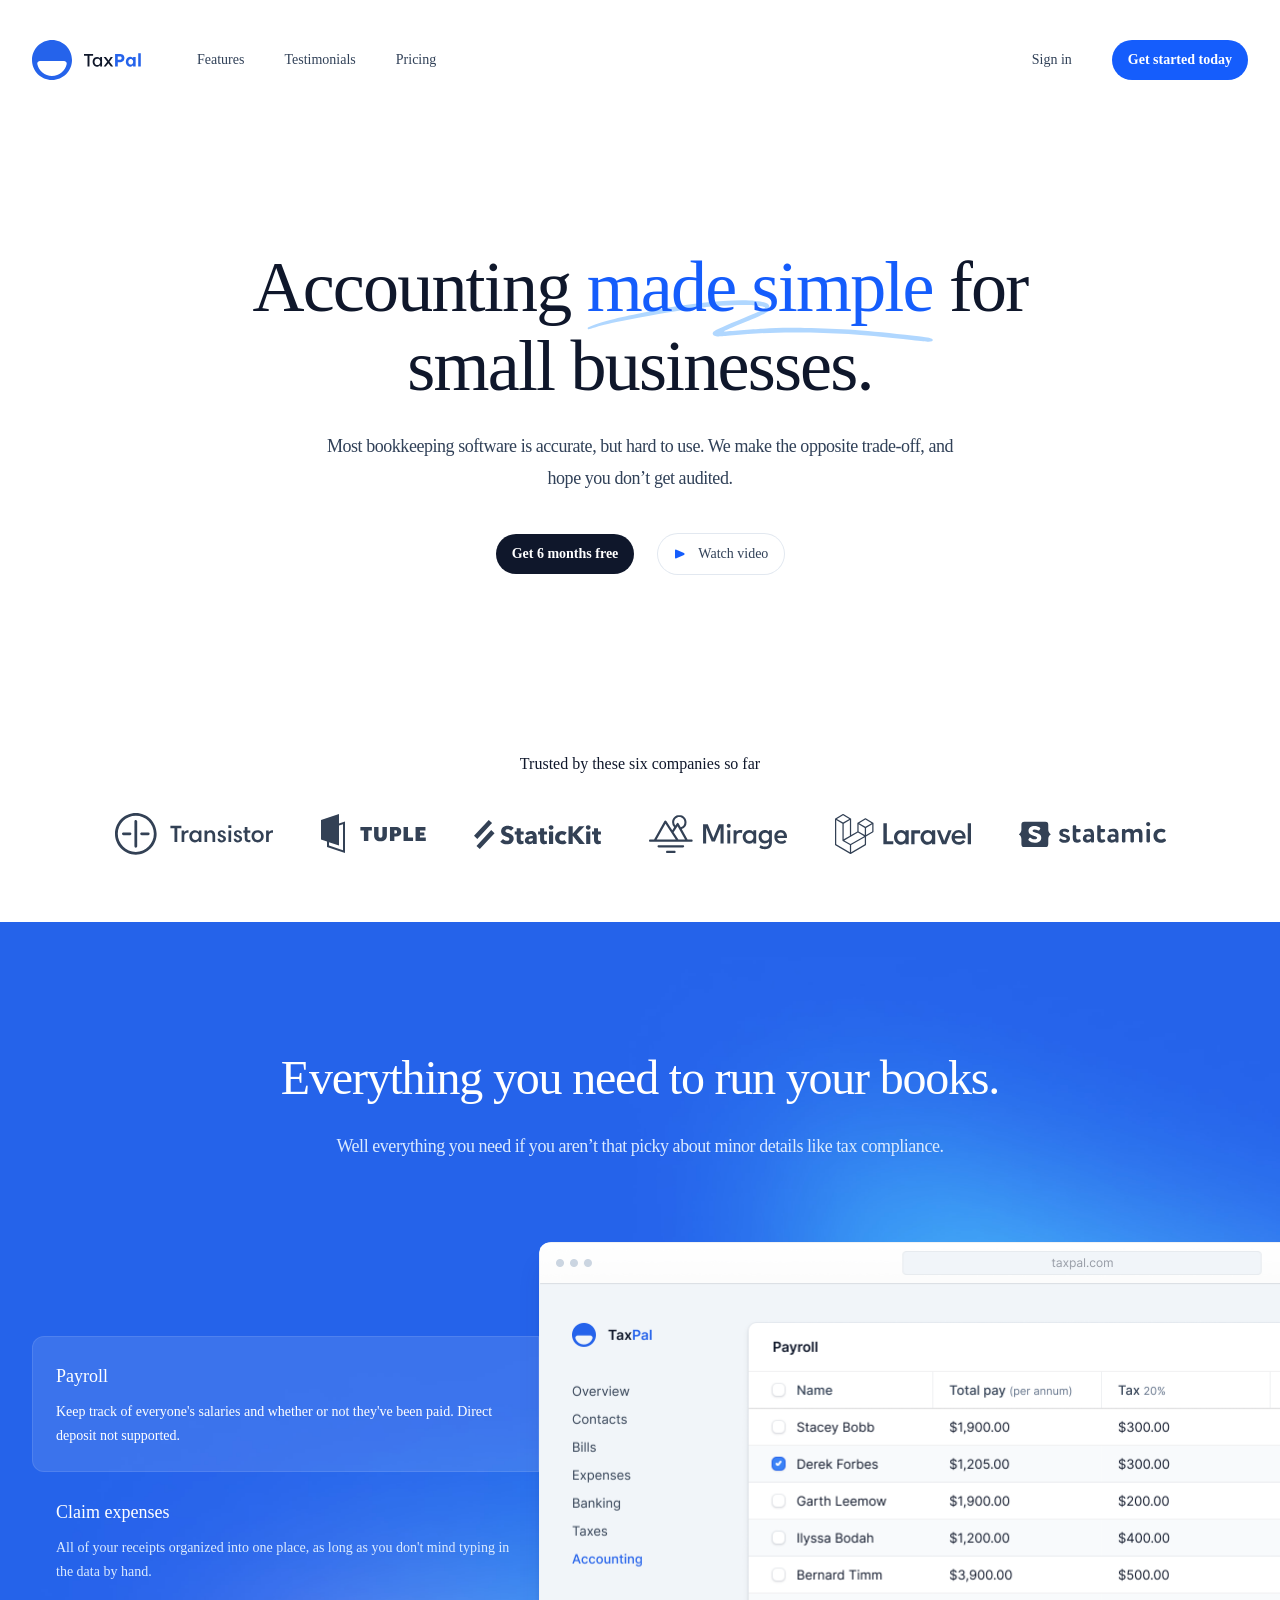
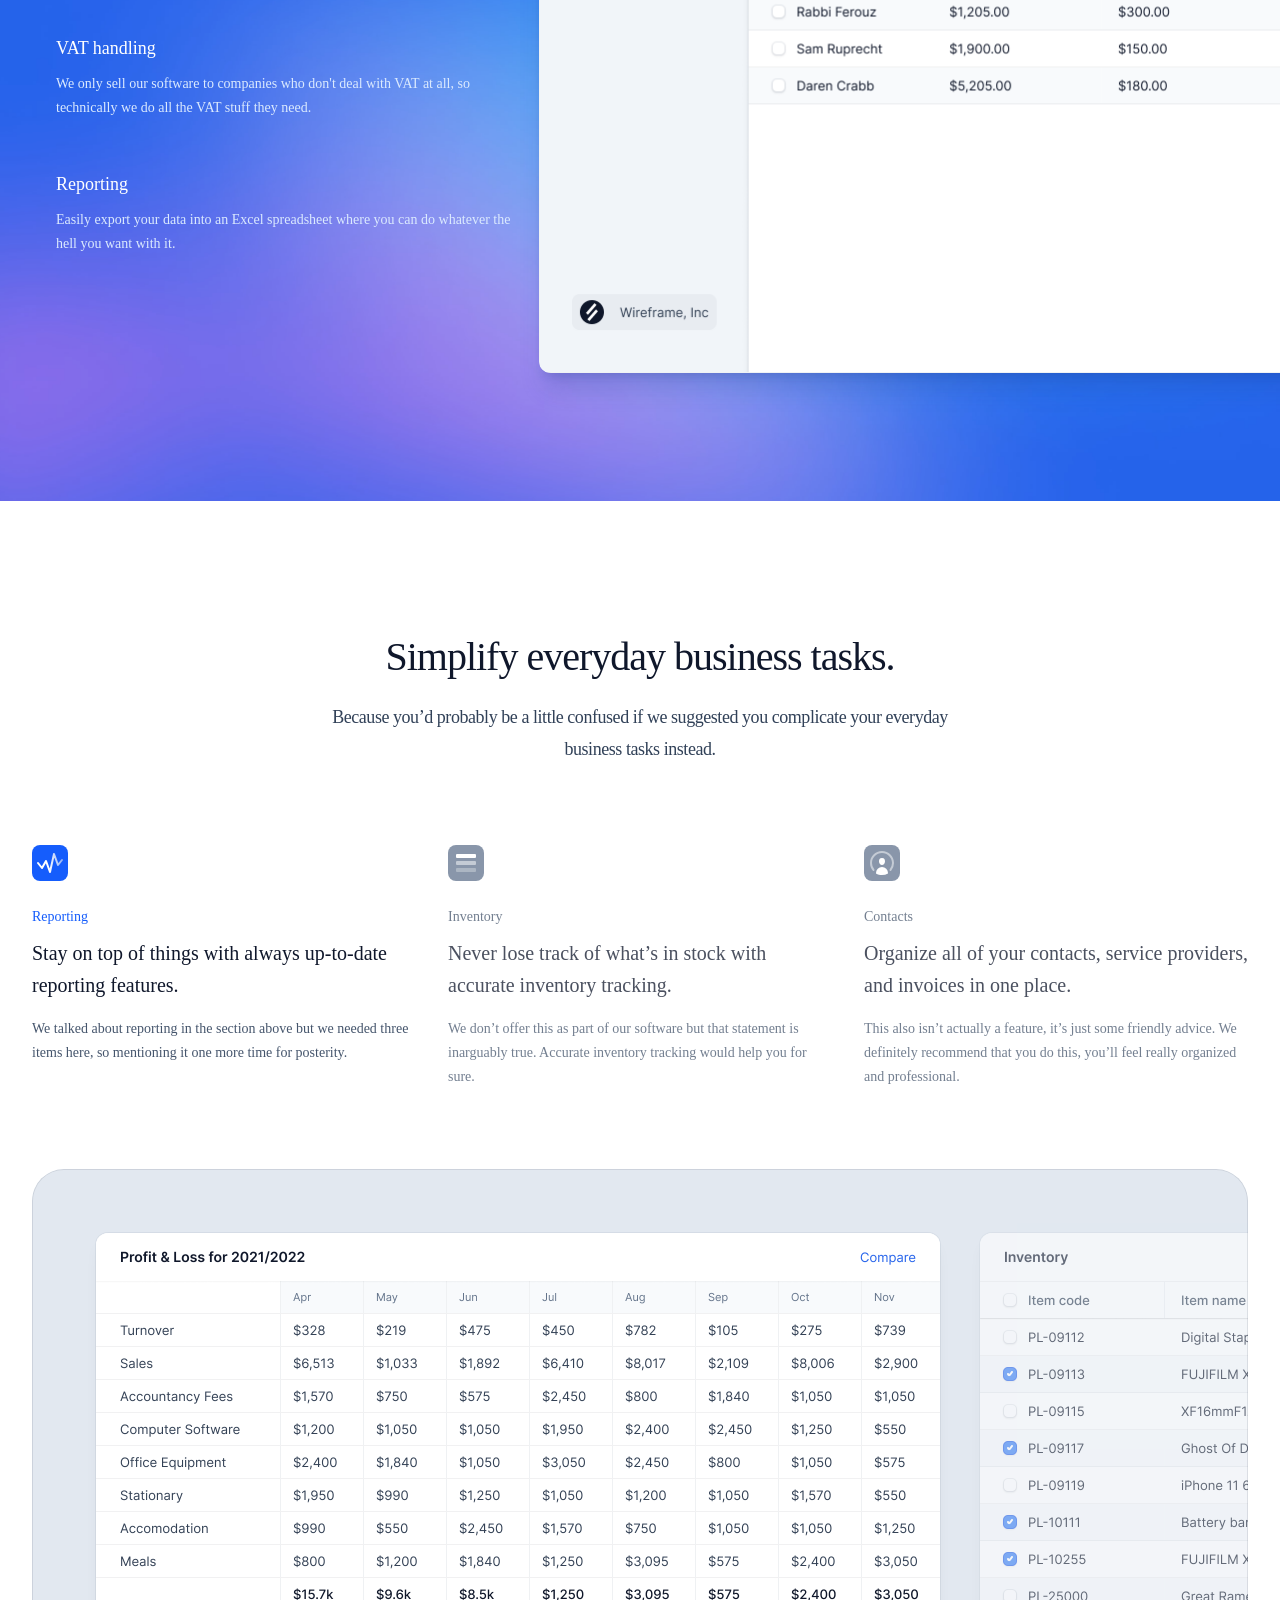
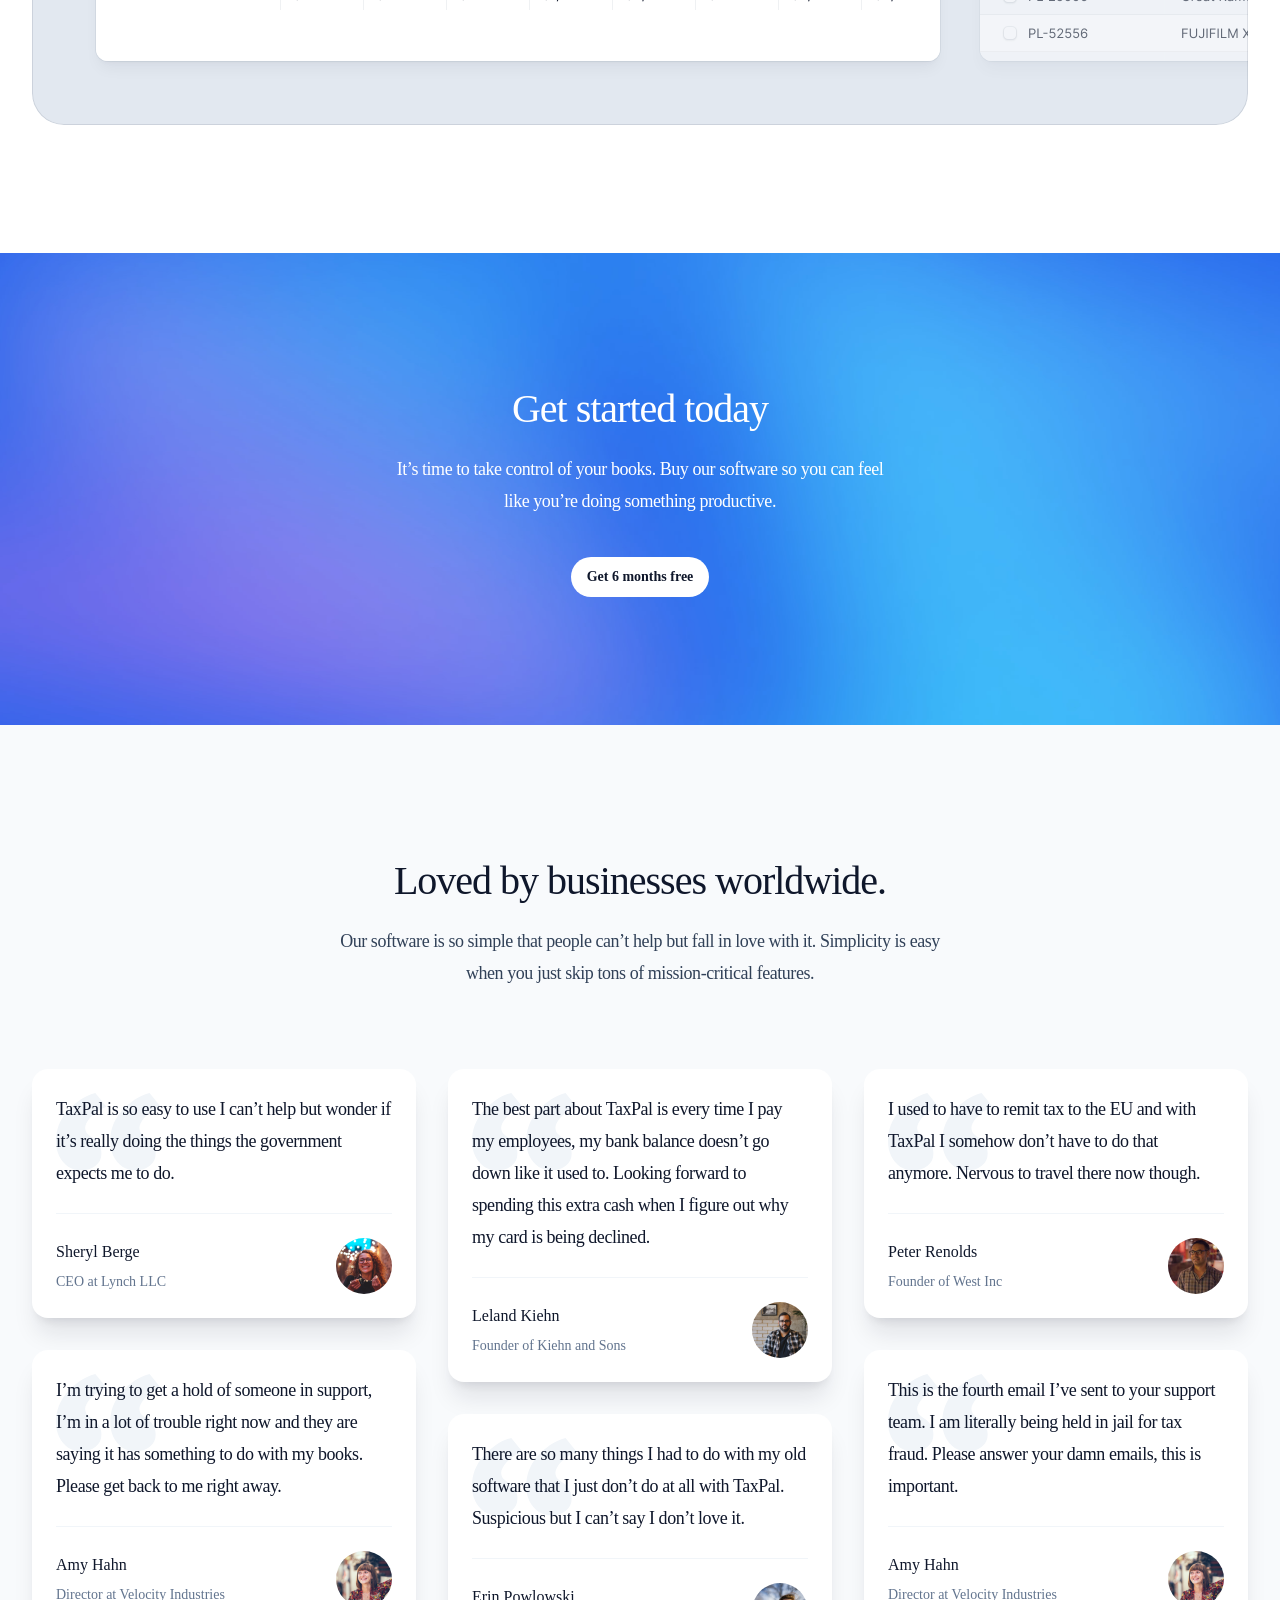
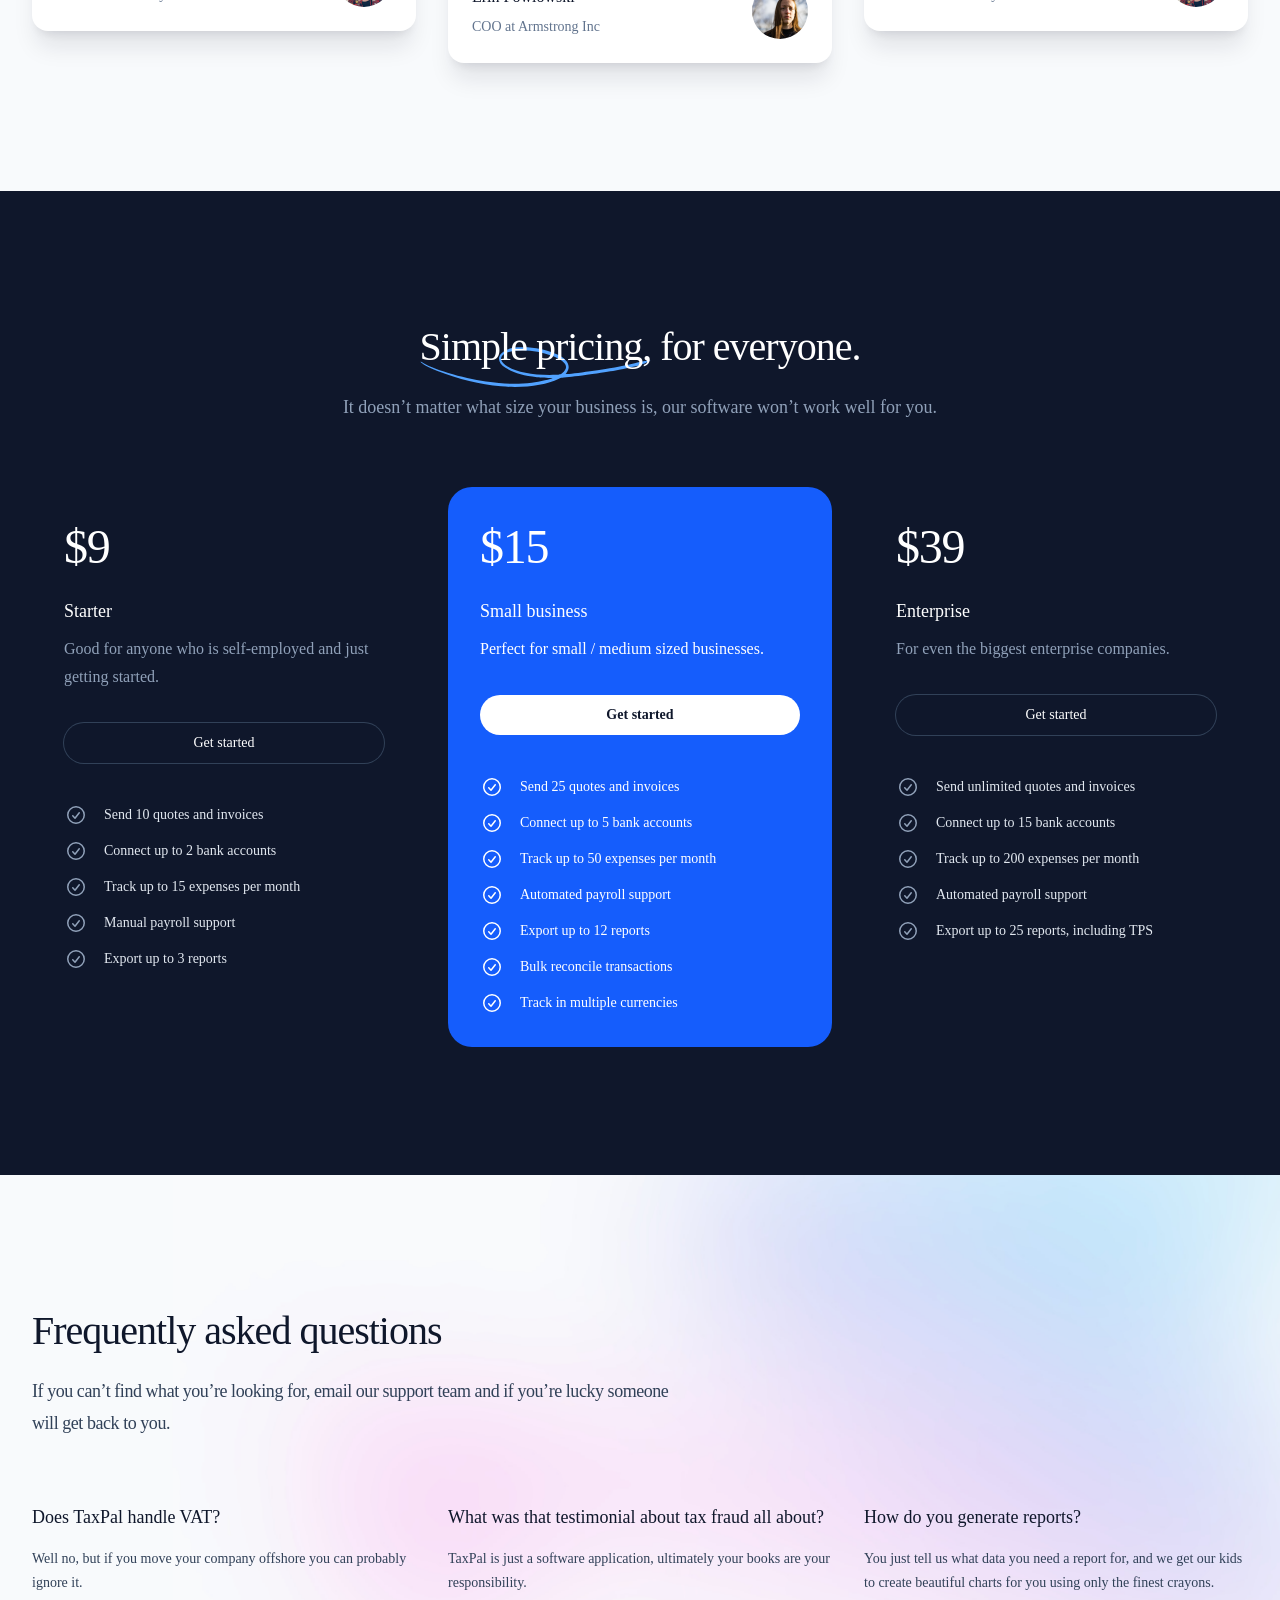
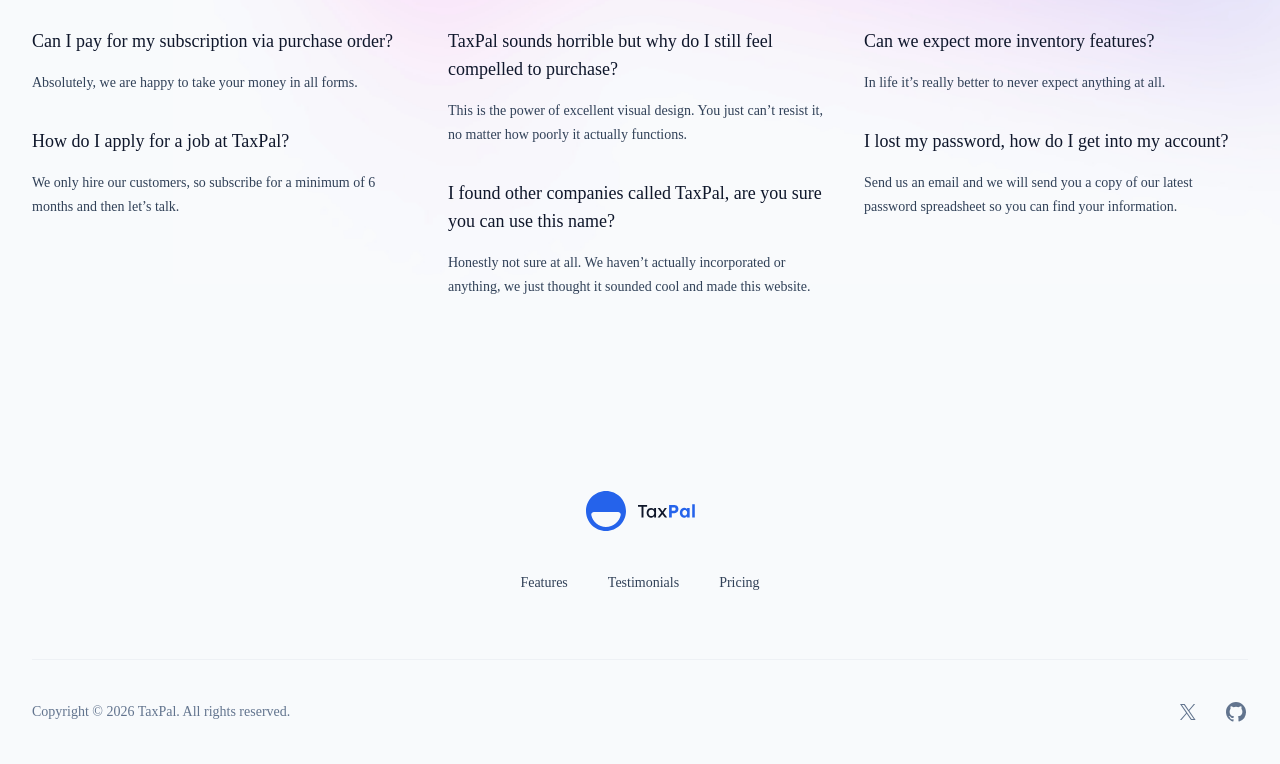
==== index.html @ 401679cc "first upload" ====
<!DOCTYPE html>
<html lang="en"
    class="h-full scroll-smooth bg-white antialiased inter_2fe1ab3d-module__-T-KAq__variable lexend_621f0107-module__cCCtHW__variable">

<head>
    <meta charSet="utf-8" />
    <meta name="viewport" content="width=device-width, initial-scale=1" />
    <link rel="preload"
        href="assets/fonts/83afe278b6a6bb3c-s.p.0q-301v4kxxnr.woff2" as="font"
        crossorigin="" type="font/woff2" />
    <link rel="preload"
        href="assets/fonts/ca31d6821328a4e9-s.p.0w8w9q576xw20.woff2" as="font"
        crossorigin="" type="font/woff2" />
    <link rel="preload" as="image"
        imageSrcSet="assets/images/png/payroll.06tgej18d4mub.png 640w, assets/images/png/payroll.06tgej18d4mub.png 750w, assets/images/png/payroll.06tgej18d4mub.png 828w, assets/images/png/payroll.06tgej18d4mub.png 1080w, assets/images/png/payroll.06tgej18d4mub.png 1200w, assets/images/png/payroll.06tgej18d4mub.png 1920w, assets/images/png/payroll.06tgej18d4mub.png 2048w, assets/images/png/payroll.06tgej18d4mub.png 3840w"
        imageSizes="(min-width: 1024px) 67.8125rem, (min-width: 640px) 100vw, 45rem" />
    <link rel="preload" as="image"
        imageSrcSet="assets/images/png/expenses.0039g4_zf~-b6.png 640w, assets/images/png/expenses.0039g4_zf~-b6.png 750w, assets/images/png/expenses.0039g4_zf~-b6.png 828w, assets/images/png/expenses.0039g4_zf~-b6.png 1080w, assets/images/png/expenses.0039g4_zf~-b6.png 1200w, assets/images/png/expenses.0039g4_zf~-b6.png 1920w, assets/images/png/expenses.0039g4_zf~-b6.png 2048w, assets/images/png/expenses.0039g4_zf~-b6.png 3840w"
        imageSizes="(min-width: 1024px) 67.8125rem, (min-width: 640px) 100vw, 45rem" />
    <link rel="preload" as="image"
        imageSrcSet="assets/images/png/vat-returns.04n7v1az-p5ob.png 640w, assets/images/png/vat-returns.04n7v1az-p5ob.png 750w, assets/images/png/vat-returns.04n7v1az-p5ob.png 828w, assets/images/png/vat-returns.04n7v1az-p5ob.png 1080w, assets/images/png/vat-returns.04n7v1az-p5ob.png 1200w, assets/images/png/vat-returns.04n7v1az-p5ob.png 1920w, assets/images/png/vat-returns.04n7v1az-p5ob.png 2048w, assets/images/png/vat-returns.04n7v1az-p5ob.png 3840w"
        imageSizes="(min-width: 1024px) 67.8125rem, (min-width: 640px) 100vw, 45rem" />
    <link rel="preload" as="image"
        imageSrcSet="assets/images/png/reporting.16thf9pc-k58p.png 640w, assets/images/png/reporting.16thf9pc-k58p.png 750w, assets/images/png/reporting.16thf9pc-k58p.png 828w, assets/images/png/reporting.16thf9pc-k58p.png 1080w, assets/images/png/reporting.16thf9pc-k58p.png 1200w, assets/images/png/reporting.16thf9pc-k58p.png 1920w, assets/images/png/reporting.16thf9pc-k58p.png 2048w, assets/images/png/reporting.16thf9pc-k58p.png 3840w"
        imageSizes="(min-width: 1024px) 67.8125rem, (min-width: 640px) 100vw, 45rem" />
    <link rel="stylesheet" href="assets/css/0zosxqvx9~ha6.css"
        data-precedence="next" />
    <link rel="preload" as="script" fetchPriority="low"
        href="assets/js/0dplp6vf-6guo.js" />
    <script src="assets/js/0t~alnn~v6duj.js" async=""></script>
    <script src="assets/js/11i0b5~1.z993.js" async=""></script>
    <script src="assets/js/0rtw_w3gs1ed9.js" async=""></script>
    <script src="assets/js/turbopack-0r40mclgtnyqw.js" async=""></script>
    <script src="assets/js/01xlw8hd842-c.js" async=""></script>
    <script src="assets/js/0eewamb49pw7k.js" async=""></script>
    <script src="assets/js/0w3iqck3zu9vc.js" async=""></script>
    <script src="assets/js/0m.5yig96yvpm.js" async=""></script>
    <meta name="next-size-adjust" content="" />
    <title>TaxPal - Accounting made simple for small businesses</title>
    <meta name="description"
        content="Most bookkeeping software is accurate, but hard to use. We make the opposite trade-off, and hope you don’t get audited." />
    <link rel="icon" href="/favicon.ico?favicon.02a6jicq6.8qs.ico" sizes="48x48" type="image/x-icon" />
    <script src="assets/js/03~yq9q893hmn.js" noModule=""></script>
</head>

<body class="flex h-full flex-col">
    <div hidden=""><!--$--><!--/$--></div>
    <header class="py-10">
        <div class="mx-auto max-w-7xl px-4 sm:px-6 lg:px-8">
            <nav class="relative z-50 flex justify-between">
                <div class="flex items-center md:gap-x-12"><a aria-label="Home" href="#"><svg aria-hidden="true"
                            viewBox="0 0 109 40" class="h-10 w-auto">
                            <path fill-rule="evenodd" clip-rule="evenodd"
                                d="M0 20c0 11.046 8.954 20 20 20s20-8.954 20-20S31.046 0 20 0 0 8.954 0 20Zm20 16c-7.264 0-13.321-5.163-14.704-12.02C4.97 22.358 6.343 21 8 21h24c1.657 0 3.031 1.357 2.704 2.98C33.32 30.838 27.264 36 20 36Z"
                                fill="#2563EB"></path>
                            <path d="M55.528 26.57V15.842H52V13.97h9.108v1.872h-3.636V26.57h-1.944Z" fill="#0F172A">
                            </path>
                            <path
                                d="M83.084 26.57v-12.6h5.346c.744 0 1.416.18 2.016.54a3.773 3.773 0 0 1 1.44 1.44c.36.612.54 1.302.54 2.07 0 .78-.18 1.482-.54 2.106a4 4 0 0 1-1.44 1.494c-.6.36-1.272.54-2.016.54h-2.646v4.41h-2.7Zm2.664-6.84h2.376c.288 0 .546-.072.774-.216.228-.156.408-.36.54-.612a1.71 1.71 0 0 0 .216-.864c0-.324-.072-.606-.216-.846a1.394 1.394 0 0 0-.54-.576 1.419 1.419 0 0 0-.774-.216h-2.376v3.33ZM106.227 26.57V13.25h2.556v13.32h-2.556Z"
                                fill="#2563EB"></path>
                            <path fill-rule="evenodd" clip-rule="evenodd"
                                d="M95.906 26.102c.636.432 1.35.648 2.142.648.444 0 .864-.066 1.26-.198a4.25 4.25 0 0 0 1.062-.558 3.78 3.78 0 0 0 .702-.668v1.244h2.574v-9.522h-2.538v1.248a3.562 3.562 0 0 0-.648-.672 3.13 3.13 0 0 0-1.026-.558 3.615 3.615 0 0 0-1.278-.216c-.828 0-1.566.216-2.214.648-.648.42-1.164 1.002-1.548 1.746-.372.732-.558 1.578-.558 2.538 0 .96.186 1.812.558 2.556.372.744.876 1.332 1.512 1.764Zm4.104-1.908c-.36.228-.78.342-1.26.342-.468 0-.882-.114-1.242-.342a2.387 2.387 0 0 1-.828-.954c-.204-.42-.306-.906-.306-1.458 0-.54.102-1.014.306-1.422.204-.408.48-.726.828-.954.36-.24.774-.36 1.242-.36.48 0 .9.12 1.26.36.36.228.636.546.828.954.204.408.306.882.306 1.422 0 .552-.102 1.038-.306 1.458a2.218 2.218 0 0 1-.828.954Z"
                                fill="#2563EB"></path>
                            <path fill-rule="evenodd" clip-rule="evenodd"
                                d="m76.322 23.197 2.595 3.373h2.268l-3.662-4.787 3.338-4.663h-2.196l-2.162 3.334-2.554-3.334h-2.34l3.652 4.71-3.634 4.74h2.196l2.5-3.373ZM62.738 26.102a3.78 3.78 0 0 0 2.142.648c.456 0 .888-.072 1.296-.216.42-.144.798-.336 1.134-.576a3.418 3.418 0 0 0 .864-.835v1.447h1.872v-9.45h-1.872v1.45a3.118 3.118 0 0 0-.72-.82 3.2 3.2 0 0 0-1.062-.612 4.033 4.033 0 0 0-1.35-.216c-.828 0-1.578.21-2.25.63-.66.42-1.188 1.002-1.584 1.746-.384.732-.576 1.572-.576 2.52 0 .936.192 1.776.576 2.52.384.744.894 1.332 1.53 1.764Zm4.122-1.476c-.432.276-.93.414-1.494.414a2.682 2.682 0 0 1-1.476-.414 2.987 2.987 0 0 1-1.008-1.134c-.24-.492-.36-1.05-.36-1.674 0-.612.12-1.158.36-1.638.252-.48.588-.858 1.008-1.134a2.682 2.682 0 0 1 1.476-.414c.564 0 1.062.138 1.494.414.432.276.768.654 1.008 1.134.252.48.378 1.026.378 1.638 0 .624-.126 1.182-.378 1.674-.24.48-.576.858-1.008 1.134Z"
                                fill="#0F172A"></path>
                        </svg></a>
                    <div class="hidden md:flex md:gap-x-6"><a
                            class="inline-block rounded-lg px-2 py-1 text-sm text-slate-700 hover:bg-slate-100 hover:text-slate-900"
                            href="#features">Features</a><a
                            class="inline-block rounded-lg px-2 py-1 text-sm text-slate-700 hover:bg-slate-100 hover:text-slate-900"
                            href="#testimonials">Testimonials</a><a
                            class="inline-block rounded-lg px-2 py-1 text-sm text-slate-700 hover:bg-slate-100 hover:text-slate-900"
                            href="#pricing">Pricing</a></div>
                </div>
                <div class="flex items-center gap-x-5 md:gap-x-8">
                    <div class="hidden md:block"><a
                            class="inline-block rounded-lg px-2 py-1 text-sm text-slate-700 hover:bg-slate-100 hover:text-slate-900"
                            href="/login">Sign in</a></div><a
                        class="group inline-flex items-center justify-center rounded-full py-2 px-4 text-sm font-semibold focus-visible:outline-2 focus-visible:outline-offset-2 bg-blue-600 text-white hover:text-slate-100 hover:bg-blue-500 active:bg-blue-800 active:text-blue-100 focus-visible:outline-blue-600"
                        color="blue" variant="solid" href="/register"><span>Get started <span
                                class="hidden lg:inline">today</span></span></a>
                    <div class="-mr-1 md:hidden">
                        <div data-headlessui-state=""><button
                                class="relative z-10 flex h-8 w-8 items-center justify-center focus:not-data-focus:outline-hidden"
                                aria-label="Toggle Navigation" type="button" aria-expanded="false"
                                data-headlessui-state=""><svg aria-hidden="true"
                                    class="h-3.5 w-3.5 overflow-visible stroke-slate-700" fill="none" stroke-width="2"
                                    stroke-linecap="round">
                                    <path d="M0 1H14M0 7H14M0 13H14" class="origin-center transition"></path>
                                    <path d="M2 2L12 12M12 2L2 12" class="origin-center transition scale-90 opacity-0">
                                    </path>
                                </svg></button></div><span hidden=""
                            style="position:fixed;top:1px;left:1px;width:1px;height:0;padding:0;margin:-1px;overflow:hidden;clip:rect(0, 0, 0, 0);white-space:nowrap;border-width:0;display:none"></span>
                    </div>
                </div>
            </nav>
        </div>
    </header>
    <main>
        <div class="mx-auto max-w-7xl px-4 sm:px-6 lg:px-8 pt-20 pb-16 text-center lg:pt-32">
            <h1 class="mx-auto max-w-4xl font-display text-5xl font-medium tracking-tight text-slate-900 sm:text-7xl">
                Accounting<!-- --> <span class="relative whitespace-nowrap text-blue-600"><svg aria-hidden="true"
                        viewBox="0 0 418 42" class="absolute top-2/3 left-0 h-[0.58em] w-full fill-blue-300/70"
                        preserveAspectRatio="none">
                        <path
                            d="M203.371.916c-26.013-2.078-76.686 1.963-124.73 9.946L67.3 12.749C35.421 18.062 18.2 21.766 6.004 25.934 1.244 27.561.828 27.778.874 28.61c.07 1.214.828 1.121 9.595-1.176 9.072-2.377 17.15-3.92 39.246-7.496C123.565 7.986 157.869 4.492 195.942 5.046c7.461.108 19.25 1.696 19.17 2.582-.107 1.183-7.874 4.31-25.75 10.366-21.992 7.45-35.43 12.534-36.701 13.884-2.173 2.308-.202 4.407 4.442 4.734 2.654.187 3.263.157 15.593-.78 35.401-2.686 57.944-3.488 88.365-3.143 46.327.526 75.721 2.23 130.788 7.584 19.787 1.924 20.814 1.98 24.557 1.332l.066-.011c1.201-.203 1.53-1.825.399-2.335-2.911-1.31-4.893-1.604-22.048-3.261-57.509-5.556-87.871-7.36-132.059-7.842-23.239-.254-33.617-.116-50.627.674-11.629.54-42.371 2.494-46.696 2.967-2.359.259 8.133-3.625 26.504-9.81 23.239-7.825 27.934-10.149 28.304-14.005.417-4.348-3.529-6-16.878-7.066Z">
                        </path>
                    </svg><span class="relative">made simple</span></span> <!-- -->for small businesses.</h1>
            <p class="mx-auto mt-6 max-w-2xl text-lg tracking-tight text-slate-700">Most bookkeeping software is
                accurate, but hard to use. We make the opposite trade-off, and hope you don’t get audited.</p>
            <div class="mt-10 flex justify-center gap-x-6"><a
                    class="group inline-flex items-center justify-center rounded-full py-2 px-4 text-sm font-semibold focus-visible:outline-2 focus-visible:outline-offset-2 bg-slate-900 text-white hover:bg-slate-700 hover:text-slate-100 active:bg-slate-800 active:text-slate-300 focus-visible:outline-slate-900"
                    variant="solid" color="slate" href="/register">Get 6 months free</a><a
                    class="group inline-flex ring-1 items-center justify-center rounded-full py-2 px-4 text-sm ring-slate-200 text-slate-700 hover:text-slate-900 hover:ring-slate-300 active:bg-slate-100 active:text-slate-600 focus-visible:outline-blue-600 focus-visible:ring-slate-300"
                    variant="outline" color="slate" href="https://www.youtube.com/watch?v=dQw4w9WgXcQ"><svg
                        aria-hidden="true" class="h-3 w-3 flex-none fill-blue-600 group-active:fill-current">
                        <path
                            d="m9.997 6.91-7.583 3.447A1 1 0 0 1 1 9.447V2.553a1 1 0 0 1 1.414-.91L9.997 5.09c.782.355.782 1.465 0 1.82Z">
                        </path>
                    </svg><span class="ml-3">Watch video</span></a></div>
            <div class="mt-36 lg:mt-44">
                <p class="font-display text-base text-slate-900">Trusted by these six companies so far</p>
                <ul role="list"
                    class="mt-8 flex items-center justify-center gap-x-8 sm:flex-col sm:gap-x-0 sm:gap-y-10 xl:flex-row xl:gap-x-12 xl:gap-y-0">
                    <li>
                        <ul role="list" class="flex flex-col items-center gap-y-8 sm:flex-row sm:gap-x-12 sm:gap-y-0">
                            <li class="flex"><img alt="Transistor" loading="lazy" width="158" height="48"
                                    decoding="async" data-nimg="1" style="color:transparent"
                                    src="assets/images/svg/transistor.0uhjdo5_d8s~l.svg" />
                            </li>
                            <li class="flex"><img alt="Tuple" loading="lazy" width="105" height="48" decoding="async"
                                    data-nimg="1" style="color:transparent"
                                    src="assets/images/svg/tuple.0yr3lk4itwtzg.svg" />
                            </li>
                            <li class="flex"><img alt="StaticKit" loading="lazy" width="127" height="48"
                                    decoding="async" data-nimg="1" style="color:transparent"
                                    src="assets/images/svg/statickit.0dqetqr~82tok.svg" />
                            </li>
                        </ul>
                    </li>
                    <li>
                        <ul role="list" class="flex flex-col items-center gap-y-8 sm:flex-row sm:gap-x-12 sm:gap-y-0">
                            <li class="flex"><img alt="Mirage" loading="lazy" width="138" height="48" decoding="async"
                                    data-nimg="1" style="color:transparent"
                                    src="assets/images/svg/mirage.142mwatn54i5z.svg" />
                            </li>
                            <li class="flex"><img alt="Laravel" loading="lazy" width="136" height="48" decoding="async"
                                    data-nimg="1" style="color:transparent"
                                    src="assets/images/svg/laravel.13snh-34nn.bf.svg" />
                            </li>
                            <li class="flex"><img alt="Statamic" loading="lazy" width="147" height="48" decoding="async"
                                    data-nimg="1" style="color:transparent"
                                    src="assets/images/svg/statamic.06l2h3bwg9-uw.svg" />
                            </li>
                        </ul>
                    </li>
                </ul>
            </div>
        </div>
        <section id="features" aria-label="Features for running your books"
            class="relative overflow-hidden bg-blue-600 pt-20 pb-28 sm:py-32"><img alt="" loading="lazy" width="2245"
                height="1636" decoding="async" data-nimg="1"
                class="absolute top-1/2 left-1/2 max-w-none translate-x-[-44%] translate-y-[-42%]"
                style="color:transparent"
                src="assets/images/jpg/background-features.0x81d.k9bhqa4.jpg" />
            <div class="mx-auto max-w-7xl px-4 sm:px-6 lg:px-8 relative">
                <div class="max-w-2xl md:mx-auto md:text-center xl:max-w-none">
                    <h2 class="font-display text-3xl tracking-tight text-white sm:text-4xl md:text-5xl">Everything you
                        need to run your books.</h2>
                    <p class="mt-6 text-lg tracking-tight text-blue-100">Well everything you need if you aren’t that
                        picky about minor details like tax compliance.</p>
                </div><button type="button" aria-hidden="true"
                    style="position:fixed;top:1px;left:1px;width:1px;height:0;padding:0;margin:-1px;overflow:hidden;clip:rect(0, 0, 0, 0);white-space:nowrap;border-width:0"></button>
                <div
                    class="mt-16 grid grid-cols-1 items-center gap-y-2 pt-10 sm:gap-y-6 md:mt-20 lg:grid-cols-12 lg:pt-0">
                    <div class="-mx-4 flex overflow-x-auto pb-4 sm:mx-0 sm:overflow-visible sm:pb-0 lg:col-span-5">
                        <div class="relative z-10 flex gap-x-4 px-4 whitespace-nowrap sm:mx-auto sm:px-0 lg:mx-0 lg:block lg:gap-x-0 lg:gap-y-1 lg:whitespace-normal"
                            role="tablist" aria-orientation="horizontal">
                            <div
                                class="group relative rounded-full px-4 py-1 lg:rounded-l-xl lg:rounded-r-none lg:p-6 bg-white lg:bg-white/10 lg:ring-1 lg:ring-white/10 lg:ring-inset">
                                <h3><button
                                        class="font-display text-lg data-selected:not-data-focus:outline-hidden text-blue-600 lg:text-white"
                                        id="headlessui-tabs-tab-_R_2baaavb_" role="tab" type="button"
                                        aria-selected="true" tabindex="0" data-headlessui-state="selected"
                                        data-selected=""><span
                                            class="absolute inset-0 rounded-full lg:rounded-l-xl lg:rounded-r-none"></span>Payroll</button>
                                </h3>
                                <p class="mt-2 hidden text-sm lg:block text-white">Keep track of everyone&#x27;s
                                    salaries and whether or not they&#x27;ve been paid. Direct deposit not supported.
                                </p>
                            </div>
                            <div
                                class="group relative rounded-full px-4 py-1 lg:rounded-l-xl lg:rounded-r-none lg:p-6 hover:bg-white/10 lg:hover:bg-white/5">
                                <h3><button
                                        class="font-display text-lg data-selected:not-data-focus:outline-hidden text-blue-100 hover:text-white lg:text-white"
                                        id="headlessui-tabs-tab-_R_2jaaavb_" role="tab" type="button"
                                        aria-selected="false" tabindex="-1" data-headlessui-state=""><span
                                            class="absolute inset-0 rounded-full lg:rounded-l-xl lg:rounded-r-none"></span>Claim
                                        expenses</button></h3>
                                <p class="mt-2 hidden text-sm lg:block text-blue-100 group-hover:text-white">All of your
                                    receipts organized into one place, as long as you don&#x27;t mind typing in the data
                                    by hand.</p>
                            </div>
                            <div
                                class="group relative rounded-full px-4 py-1 lg:rounded-l-xl lg:rounded-r-none lg:p-6 hover:bg-white/10 lg:hover:bg-white/5">
                                <h3><button
                                        class="font-display text-lg data-selected:not-data-focus:outline-hidden text-blue-100 hover:text-white lg:text-white"
                                        id="headlessui-tabs-tab-_R_2raaavb_" role="tab" type="button"
                                        aria-selected="false" tabindex="-1" data-headlessui-state=""><span
                                            class="absolute inset-0 rounded-full lg:rounded-l-xl lg:rounded-r-none"></span>VAT
                                        handling</button></h3>
                                <p class="mt-2 hidden text-sm lg:block text-blue-100 group-hover:text-white">We only
                                    sell our software to companies who don&#x27;t deal with VAT at all, so technically
                                    we do all the VAT stuff they need.</p>
                            </div>
                            <div
                                class="group relative rounded-full px-4 py-1 lg:rounded-l-xl lg:rounded-r-none lg:p-6 hover:bg-white/10 lg:hover:bg-white/5">
                                <h3><button
                                        class="font-display text-lg data-selected:not-data-focus:outline-hidden text-blue-100 hover:text-white lg:text-white"
                                        id="headlessui-tabs-tab-_R_33aaavb_" role="tab" type="button"
                                        aria-selected="false" tabindex="-1" data-headlessui-state=""><span
                                            class="absolute inset-0 rounded-full lg:rounded-l-xl lg:rounded-r-none"></span>Reporting</button>
                                </h3>
                                <p class="mt-2 hidden text-sm lg:block text-blue-100 group-hover:text-white">Easily
                                    export your data into an Excel spreadsheet where you can do whatever the hell you
                                    want with it.</p>
                            </div>
                        </div>
                    </div>
                    <div class="lg:col-span-7">
                        <div id="headlessui-tabs-panel-_R_daaavb_" role="tabpanel" tabindex="0"
                            data-headlessui-state="selected" data-selected="">
                            <div class="relative sm:px-6 lg:hidden">
                                <div
                                    class="absolute -inset-x-4 -top-26 -bottom-17 bg-white/10 ring-1 ring-white/10 ring-inset sm:inset-x-0 sm:rounded-t-xl">
                                </div>
                                <p class="relative mx-auto max-w-2xl text-base text-white sm:text-center">Keep track of
                                    everyone&#x27;s salaries and whether or not they&#x27;ve been paid. Direct deposit
                                    not supported.</p>
                            </div>
                            <div
                                class="mt-10 w-180 overflow-hidden rounded-xl bg-slate-50 shadow-xl shadow-blue-900/20 sm:w-auto lg:mt-0 lg:w-271.25">
                                <img alt="" width="2174" height="1464" decoding="async" data-nimg="1" class="w-full"
                                    style="color:transparent"
                                    sizes="(min-width: 1024px) 67.8125rem, (min-width: 640px) 100vw, 45rem"
                                    srcSet="assets/images/png/payroll.06tgej18d4mub.png 640w, assets/images/png/payroll.06tgej18d4mub.png 750w, assets/images/png/payroll.06tgej18d4mub.png 828w, assets/images/png/payroll.06tgej18d4mub.png 1080w, assets/images/png/payroll.06tgej18d4mub.png 1200w, assets/images/png/payroll.06tgej18d4mub.png 1920w, assets/images/png/payroll.06tgej18d4mub.png 2048w, assets/images/png/payroll.06tgej18d4mub.png 3840w"
                                    src="assets/images/png/payroll.06tgej18d4mub.png" />
                            </div>
                        </div>
                        <div id="headlessui-tabs-panel-_R_laaavb_" role="tabpanel" tabindex="-1" hidden=""
                            style="display:none" data-headlessui-state="">
                            <div class="relative sm:px-6 lg:hidden">
                                <div
                                    class="absolute -inset-x-4 -top-26 -bottom-17 bg-white/10 ring-1 ring-white/10 ring-inset sm:inset-x-0 sm:rounded-t-xl">
                                </div>
                                <p class="relative mx-auto max-w-2xl text-base text-white sm:text-center">All of your
                                    receipts organized into one place, as long as you don&#x27;t mind typing in the data
                                    by hand.</p>
                            </div>
                            <div
                                class="mt-10 w-180 overflow-hidden rounded-xl bg-slate-50 shadow-xl shadow-blue-900/20 sm:w-auto lg:mt-0 lg:w-271.25">
                                <img alt="" width="2174" height="1464" decoding="async" data-nimg="1" class="w-full"
                                    style="color:transparent"
                                    sizes="(min-width: 1024px) 67.8125rem, (min-width: 640px) 100vw, 45rem"
                                    srcSet="assets/images/png/expenses.0039g4_zf~-b6.png 640w, assets/images/png/expenses.0039g4_zf~-b6.png 750w, assets/images/png/expenses.0039g4_zf~-b6.png 828w, assets/images/png/expenses.0039g4_zf~-b6.png 1080w, assets/images/png/expenses.0039g4_zf~-b6.png 1200w, assets/images/png/expenses.0039g4_zf~-b6.png 1920w, assets/images/png/expenses.0039g4_zf~-b6.png 2048w, assets/images/png/expenses.0039g4_zf~-b6.png 3840w"
                                    src="assets/images/png/expenses.0039g4_zf~-b6.png" />
                            </div>
                        </div>
                        <div id="headlessui-tabs-panel-_R_taaavb_" role="tabpanel" tabindex="-1" hidden=""
                            style="display:none" data-headlessui-state="">
                            <div class="relative sm:px-6 lg:hidden">
                                <div
                                    class="absolute -inset-x-4 -top-26 -bottom-17 bg-white/10 ring-1 ring-white/10 ring-inset sm:inset-x-0 sm:rounded-t-xl">
                                </div>
                                <p class="relative mx-auto max-w-2xl text-base text-white sm:text-center">We only sell
                                    our software to companies who don&#x27;t deal with VAT at all, so technically we do
                                    all the VAT stuff they need.</p>
                            </div>
                            <div
                                class="mt-10 w-180 overflow-hidden rounded-xl bg-slate-50 shadow-xl shadow-blue-900/20 sm:w-auto lg:mt-0 lg:w-271.25">
                                <img alt="" width="2174" height="1464" decoding="async" data-nimg="1" class="w-full"
                                    style="color:transparent"
                                    sizes="(min-width: 1024px) 67.8125rem, (min-width: 640px) 100vw, 45rem"
                                    srcSet="assets/images/png/vat-returns.04n7v1az-p5ob.png 640w, assets/images/png/vat-returns.04n7v1az-p5ob.png 750w, assets/images/png/vat-returns.04n7v1az-p5ob.png 828w, assets/images/png/vat-returns.04n7v1az-p5ob.png 1080w, assets/images/png/vat-returns.04n7v1az-p5ob.png 1200w, assets/images/png/vat-returns.04n7v1az-p5ob.png 1920w, assets/images/png/vat-returns.04n7v1az-p5ob.png 2048w, assets/images/png/vat-returns.04n7v1az-p5ob.png 3840w"
                                    src="assets/images/png/vat-returns.04n7v1az-p5ob.png" />
                            </div>
                        </div>
                        <div id="headlessui-tabs-panel-_R_15aaavb_" role="tabpanel" tabindex="-1" hidden=""
                            style="display:none" data-headlessui-state="">
                            <div class="relative sm:px-6 lg:hidden">
                                <div
                                    class="absolute -inset-x-4 -top-26 -bottom-17 bg-white/10 ring-1 ring-white/10 ring-inset sm:inset-x-0 sm:rounded-t-xl">
                                </div>
                                <p class="relative mx-auto max-w-2xl text-base text-white sm:text-center">Easily export
                                    your data into an Excel spreadsheet where you can do whatever the hell you want with
                                    it.</p>
                            </div>
                            <div
                                class="mt-10 w-180 overflow-hidden rounded-xl bg-slate-50 shadow-xl shadow-blue-900/20 sm:w-auto lg:mt-0 lg:w-271.25">
                                <img alt="" width="2174" height="1464" decoding="async" data-nimg="1" class="w-full"
                                    style="color:transparent"
                                    sizes="(min-width: 1024px) 67.8125rem, (min-width: 640px) 100vw, 45rem"
                                    srcSet="assets/images/png/reporting.16thf9pc-k58p.png 640w, assets/images/png/reporting.16thf9pc-k58p.png 750w, assets/images/png/reporting.16thf9pc-k58p.png 828w, assets/images/png/reporting.16thf9pc-k58p.png 1080w, assets/images/png/reporting.16thf9pc-k58p.png 1200w, assets/images/png/reporting.16thf9pc-k58p.png 1920w, assets/images/png/reporting.16thf9pc-k58p.png 2048w, assets/images/png/reporting.16thf9pc-k58p.png 3840w"
                                    src="assets/images/png/reporting.16thf9pc-k58p.png" />
                            </div>
                        </div>
                    </div>
                </div>
            </div>
        </section>
        <section id="secondary-features" aria-label="Features for simplifying everyday business tasks"
            class="pt-20 pb-14 sm:pt-32 sm:pb-20 lg:pb-32">
            <div class="mx-auto max-w-7xl px-4 sm:px-6 lg:px-8">
                <div class="mx-auto max-w-2xl md:text-center">
                    <h2 class="font-display text-3xl tracking-tight text-slate-900 sm:text-4xl">Simplify everyday
                        business tasks.</h2>
                    <p class="mt-4 text-lg tracking-tight text-slate-700">Because you’d probably be a little confused if
                        we suggested you complicate your everyday business tasks instead.</p>
                </div>
                <div class="-mx-4 mt-20 flex flex-col gap-y-10 overflow-hidden px-4 sm:-mx-6 sm:px-6 lg:hidden">
                    <div>
                        <div class="mx-auto max-w-2xl">
                            <div class="w-9 rounded-lg bg-blue-600"><svg aria-hidden="true" class="h-9 w-9" fill="none">
                                    <defs>
                                        <linearGradient id="_R_2meavb_" x1="11.5" y1="18" x2="36" y2="15.5"
                                            gradientUnits="userSpaceOnUse">
                                            <stop offset=".194" stop-color="#fff"></stop>
                                            <stop offset="1" stop-color="#6692F1"></stop>
                                        </linearGradient>
                                    </defs>
                                    <path d="m30 15-4 5-4-11-4 18-4-11-4 7-4-5" stroke="url(#_R_2meavb_)"
                                        stroke-width="2" stroke-linecap="round" stroke-linejoin="round"></path>
                                </svg></div>
                            <h3 class="mt-6 text-sm font-medium text-blue-600">Reporting</h3>
                            <p class="mt-2 font-display text-xl text-slate-900">Stay on top of things with always
                                up-to-date reporting features.</p>
                            <p class="mt-4 text-sm text-slate-600">We talked about reporting in the section above but we
                                needed three items here, so mentioning it one more time for posterity.</p>
                        </div>
                        <div class="relative mt-10 pb-10">
                            <div class="absolute -inset-x-4 top-8 bottom-0 bg-slate-200 sm:-inset-x-6"></div>
                            <div
                                class="relative mx-auto w-211 overflow-hidden rounded-xl bg-white shadow-lg ring-1 shadow-slate-900/5 ring-slate-500/10">
                                <img alt="" loading="lazy" width="1688" height="856" decoding="async" data-nimg="1"
                                    class="w-full" style="color:transparent" sizes="52.75rem"
                                    srcSet="assets/images/png/profit-loss.13w-ez17bloy9.png 32w, assets/images/png/profit-loss.13w-ez17bloy9.png 48w, assets/images/png/profit-loss.13w-ez17bloy9.png 64w, assets/images/png/profit-loss.13w-ez17bloy9.png 96w, assets/images/png/profit-loss.13w-ez17bloy9.png 128w, assets/images/png/profit-loss.13w-ez17bloy9.png 256w, assets/images/png/profit-loss.13w-ez17bloy9.png 384w, assets/images/png/profit-loss.13w-ez17bloy9.png 640w, assets/images/png/profit-loss.13w-ez17bloy9.png 750w, assets/images/png/profit-loss.13w-ez17bloy9.png 828w, assets/images/png/profit-loss.13w-ez17bloy9.png 1080w, assets/images/png/profit-loss.13w-ez17bloy9.png 1200w, assets/images/png/profit-loss.13w-ez17bloy9.png 1920w, assets/images/png/profit-loss.13w-ez17bloy9.png 2048w, assets/images/png/profit-loss.13w-ez17bloy9.png 3840w"
                                    src="assets/images/png/profit-loss.13w-ez17bloy9.png" />
                            </div>
                        </div>
                    </div>
                    <div>
                        <div class="mx-auto max-w-2xl">
                            <div class="w-9 rounded-lg bg-blue-600"><svg aria-hidden="true" class="h-9 w-9" fill="none">
                                    <path opacity=".5"
                                        d="M8 17a1 1 0 0 1 1-1h18a1 1 0 0 1 1 1v2a1 1 0 0 1-1 1H9a1 1 0 0 1-1-1v-2Z"
                                        fill="#fff"></path>
                                    <path opacity=".3"
                                        d="M8 24a1 1 0 0 1 1-1h18a1 1 0 0 1 1 1v2a1 1 0 0 1-1 1H9a1 1 0 0 1-1-1v-2Z"
                                        fill="#fff"></path>
                                    <path d="M8 10a1 1 0 0 1 1-1h18a1 1 0 0 1 1 1v2a1 1 0 0 1-1 1H9a1 1 0 0 1-1-1v-2Z"
                                        fill="#fff"></path>
                                </svg></div>
                            <h3 class="mt-6 text-sm font-medium text-blue-600">Inventory</h3>
                            <p class="mt-2 font-display text-xl text-slate-900">Never lose track of what’s in stock with
                                accurate inventory tracking.</p>
                            <p class="mt-4 text-sm text-slate-600">We don’t offer this as part of our software but that
                                statement is inarguably true. Accurate inventory tracking would help you for sure.</p>
                        </div>
                        <div class="relative mt-10 pb-10">
                            <div class="absolute -inset-x-4 top-8 bottom-0 bg-slate-200 sm:-inset-x-6"></div>
                            <div
                                class="relative mx-auto w-211 overflow-hidden rounded-xl bg-white shadow-lg ring-1 shadow-slate-900/5 ring-slate-500/10">
                                <img alt="" loading="lazy" width="1688" height="856" decoding="async" data-nimg="1"
                                    class="w-full" style="color:transparent" sizes="52.75rem"
                                    srcSet="assets/images/png/inventory.0i1lodmkzfb_r.png 32w, assets/images/png/inventory.0i1lodmkzfb_r.png 48w, assets/images/png/inventory.0i1lodmkzfb_r.png 64w, assets/images/png/inventory.0i1lodmkzfb_r.png 96w, assets/images/png/inventory.0i1lodmkzfb_r.png 128w, assets/images/png/inventory.0i1lodmkzfb_r.png 256w, assets/images/png/inventory.0i1lodmkzfb_r.png 384w, assets/images/png/inventory.0i1lodmkzfb_r.png 640w, assets/images/png/inventory.0i1lodmkzfb_r.png 750w, assets/images/png/inventory.0i1lodmkzfb_r.png 828w, assets/images/png/inventory.0i1lodmkzfb_r.png 1080w, assets/images/png/inventory.0i1lodmkzfb_r.png 1200w, assets/images/png/inventory.0i1lodmkzfb_r.png 1920w, assets/images/png/inventory.0i1lodmkzfb_r.png 2048w, assets/images/png/inventory.0i1lodmkzfb_r.png 3840w"
                                    src="assets/images/png/inventory.0i1lodmkzfb_r.png" />
                            </div>
                        </div>
                    </div>
                    <div>
                        <div class="mx-auto max-w-2xl">
                            <div class="w-9 rounded-lg bg-blue-600"><svg aria-hidden="true" class="h-9 w-9" fill="none">
                                    <path opacity=".5"
                                        d="M25.778 25.778c.39.39 1.027.393 1.384-.028A11.952 11.952 0 0 0 30 18c0-6.627-5.373-12-12-12S6 11.373 6 18c0 2.954 1.067 5.659 2.838 7.75.357.421.993.419 1.384.028.39-.39.386-1.02.036-1.448A9.959 9.959 0 0 1 8 18c0-5.523 4.477-10 10-10s10 4.477 10 10a9.959 9.959 0 0 1-2.258 6.33c-.35.427-.354 1.058.036 1.448Z"
                                        fill="#fff"></path>
                                    <path
                                        d="M12 28.395V28a6 6 0 0 1 12 0v.395A11.945 11.945 0 0 1 18 30c-2.186 0-4.235-.584-6-1.605ZM21 16.5c0-1.933-.5-3.5-3-3.5s-3 1.567-3 3.5 1.343 3.5 3 3.5 3-1.567 3-3.5Z"
                                        fill="#fff"></path>
                                </svg></div>
                            <h3 class="mt-6 text-sm font-medium text-blue-600">Contacts</h3>
                            <p class="mt-2 font-display text-xl text-slate-900">Organize all of your contacts, service
                                providers, and invoices in one place.</p>
                            <p class="mt-4 text-sm text-slate-600">This also isn’t actually a feature, it’s just some
                                friendly advice. We definitely recommend that you do this, you’ll feel really organized
                                and professional.</p>
                        </div>
                        <div class="relative mt-10 pb-10">
                            <div class="absolute -inset-x-4 top-8 bottom-0 bg-slate-200 sm:-inset-x-6"></div>
                            <div
                                class="relative mx-auto w-211 overflow-hidden rounded-xl bg-white shadow-lg ring-1 shadow-slate-900/5 ring-slate-500/10">
                                <img alt="" loading="lazy" width="1688" height="856" decoding="async" data-nimg="1"
                                    class="w-full" style="color:transparent" sizes="52.75rem"
                                    srcSet="assets/images/png/contacts.179~l78jss2x3.png 32w, assets/images/png/contacts.179~l78jss2x3.png 48w, assets/images/png/contacts.179~l78jss2x3.png 64w, assets/images/png/contacts.179~l78jss2x3.png 96w, assets/images/png/contacts.179~l78jss2x3.png 128w, assets/images/png/contacts.179~l78jss2x3.png 256w, assets/images/png/contacts.179~l78jss2x3.png 384w, assets/images/png/contacts.179~l78jss2x3.png 640w, assets/images/png/contacts.179~l78jss2x3.png 750w, assets/images/png/contacts.179~l78jss2x3.png 828w, assets/images/png/contacts.179~l78jss2x3.png 1080w, assets/images/png/contacts.179~l78jss2x3.png 1200w, assets/images/png/contacts.179~l78jss2x3.png 1920w, assets/images/png/contacts.179~l78jss2x3.png 2048w, assets/images/png/contacts.179~l78jss2x3.png 3840w"
                                    src="assets/images/png/contacts.179~l78jss2x3.png" />
                            </div>
                        </div>
                    </div>
                </div><button type="button" aria-hidden="true"
                    style="position:fixed;top:1px;left:1px;width:1px;height:0;padding:0;margin:-1px;overflow:hidden;clip:rect(0, 0, 0, 0);white-space:nowrap;border-width:0"></button>
                <div class="hidden lg:mt-20 lg:block">
                    <div class="grid grid-cols-3 gap-x-8" role="tablist" aria-orientation="horizontal">
                        <div class="relative">
                            <div class="w-9 rounded-lg bg-blue-600"><svg aria-hidden="true" class="h-9 w-9" fill="none">
                                    <defs>
                                        <linearGradient id="_R_areavb_" x1="11.5" y1="18" x2="36" y2="15.5"
                                            gradientUnits="userSpaceOnUse">
                                            <stop offset=".194" stop-color="#fff"></stop>
                                            <stop offset="1" stop-color="#6692F1"></stop>
                                        </linearGradient>
                                    </defs>
                                    <path d="m30 15-4 5-4-11-4 18-4-11-4 7-4-5" stroke="url(#_R_areavb_)"
                                        stroke-width="2" stroke-linecap="round" stroke-linejoin="round"></path>
                                </svg></div>
                            <h3 class="mt-6 text-sm font-medium text-blue-600"><button
                                    class="data-selected:not-data-focus:outline-hidden"
                                    id="headlessui-tabs-tab-_R_ireavb_" role="tab" type="button" aria-selected="true"
                                    tabindex="0" data-headlessui-state="selected" data-selected=""><span
                                        class="absolute inset-0"></span>Reporting</button></h3>
                            <p class="mt-2 font-display text-xl text-slate-900">Stay on top of things with always
                                up-to-date reporting features.</p>
                            <p class="mt-4 text-sm text-slate-600">We talked about reporting in the section above but we
                                needed three items here, so mentioning it one more time for posterity.</p>
                        </div>
                        <div class="relative opacity-75 hover:opacity-100">
                            <div class="w-9 rounded-lg bg-slate-500"><svg aria-hidden="true" class="h-9 w-9"
                                    fill="none">
                                    <path opacity=".5"
                                        d="M8 17a1 1 0 0 1 1-1h18a1 1 0 0 1 1 1v2a1 1 0 0 1-1 1H9a1 1 0 0 1-1-1v-2Z"
                                        fill="#fff"></path>
                                    <path opacity=".3"
                                        d="M8 24a1 1 0 0 1 1-1h18a1 1 0 0 1 1 1v2a1 1 0 0 1-1 1H9a1 1 0 0 1-1-1v-2Z"
                                        fill="#fff"></path>
                                    <path d="M8 10a1 1 0 0 1 1-1h18a1 1 0 0 1 1 1v2a1 1 0 0 1-1 1H9a1 1 0 0 1-1-1v-2Z"
                                        fill="#fff"></path>
                                </svg></div>
                            <h3 class="mt-6 text-sm font-medium text-slate-600"><button
                                    class="data-selected:not-data-focus:outline-hidden"
                                    id="headlessui-tabs-tab-_R_kreavb_" role="tab" type="button" aria-selected="false"
                                    tabindex="-1" data-headlessui-state=""><span
                                        class="absolute inset-0"></span>Inventory</button></h3>
                            <p class="mt-2 font-display text-xl text-slate-900">Never lose track of what’s in stock with
                                accurate inventory tracking.</p>
                            <p class="mt-4 text-sm text-slate-600">We don’t offer this as part of our software but that
                                statement is inarguably true. Accurate inventory tracking would help you for sure.</p>
                        </div>
                        <div class="relative opacity-75 hover:opacity-100">
                            <div class="w-9 rounded-lg bg-slate-500"><svg aria-hidden="true" class="h-9 w-9"
                                    fill="none">
                                    <path opacity=".5"
                                        d="M25.778 25.778c.39.39 1.027.393 1.384-.028A11.952 11.952 0 0 0 30 18c0-6.627-5.373-12-12-12S6 11.373 6 18c0 2.954 1.067 5.659 2.838 7.75.357.421.993.419 1.384.028.39-.39.386-1.02.036-1.448A9.959 9.959 0 0 1 8 18c0-5.523 4.477-10 10-10s10 4.477 10 10a9.959 9.959 0 0 1-2.258 6.33c-.35.427-.354 1.058.036 1.448Z"
                                        fill="#fff"></path>
                                    <path
                                        d="M12 28.395V28a6 6 0 0 1 12 0v.395A11.945 11.945 0 0 1 18 30c-2.186 0-4.235-.584-6-1.605ZM21 16.5c0-1.933-.5-3.5-3-3.5s-3 1.567-3 3.5 1.343 3.5 3 3.5 3-1.567 3-3.5Z"
                                        fill="#fff"></path>
                                </svg></div>
                            <h3 class="mt-6 text-sm font-medium text-slate-600"><button
                                    class="data-selected:not-data-focus:outline-hidden"
                                    id="headlessui-tabs-tab-_R_mreavb_" role="tab" type="button" aria-selected="false"
                                    tabindex="-1" data-headlessui-state=""><span
                                        class="absolute inset-0"></span>Contacts</button></h3>
                            <p class="mt-2 font-display text-xl text-slate-900">Organize all of your contacts, service
                                providers, and invoices in one place.</p>
                            <p class="mt-4 text-sm text-slate-600">This also isn’t actually a feature, it’s just some
                                friendly advice. We definitely recommend that you do this, you’ll feel really organized
                                and professional.</p>
                        </div>
                    </div>
                    <div class="relative mt-20 overflow-hidden rounded-4xl bg-slate-200 px-14 py-16 xl:px-16">
                        <div class="-mx-5 flex">
                            <div class="px-5 transition duration-500 ease-in-out data-selected:not-data-focus:outline-hidden"
                                style="transform:translateX(-0%)" aria-hidden="false"
                                id="headlessui-tabs-panel-_R_bbeavb_" role="tabpanel" tabindex="0"
                                data-headlessui-state="selected" data-selected="">
                                <div
                                    class="w-211 overflow-hidden rounded-xl bg-white shadow-lg ring-1 shadow-slate-900/5 ring-slate-500/10">
                                    <img alt="" loading="lazy" width="1688" height="856" decoding="async" data-nimg="1"
                                        class="w-full" style="color:transparent" sizes="52.75rem"
                                        srcSet="assets/images/png/profit-loss.13w-ez17bloy9.png 32w, assets/images/png/profit-loss.13w-ez17bloy9.png 48w, assets/images/png/profit-loss.13w-ez17bloy9.png 64w, assets/images/png/profit-loss.13w-ez17bloy9.png 96w, assets/images/png/profit-loss.13w-ez17bloy9.png 128w, assets/images/png/profit-loss.13w-ez17bloy9.png 256w, assets/images/png/profit-loss.13w-ez17bloy9.png 384w, assets/images/png/profit-loss.13w-ez17bloy9.png 640w, assets/images/png/profit-loss.13w-ez17bloy9.png 750w, assets/images/png/profit-loss.13w-ez17bloy9.png 828w, assets/images/png/profit-loss.13w-ez17bloy9.png 1080w, assets/images/png/profit-loss.13w-ez17bloy9.png 1200w, assets/images/png/profit-loss.13w-ez17bloy9.png 1920w, assets/images/png/profit-loss.13w-ez17bloy9.png 2048w, assets/images/png/profit-loss.13w-ez17bloy9.png 3840w"
                                        src="assets/images/png/profit-loss.13w-ez17bloy9.png" />
                                </div>
                            </div>
                            <div class="px-5 transition duration-500 ease-in-out data-selected:not-data-focus:outline-hidden opacity-60"
                                style="transform:translateX(-0%)" aria-hidden="true"
                                id="headlessui-tabs-panel-_R_jbeavb_" role="tabpanel" tabindex="-1"
                                data-headlessui-state="">
                                <div
                                    class="w-211 overflow-hidden rounded-xl bg-white shadow-lg ring-1 shadow-slate-900/5 ring-slate-500/10">
                                    <img alt="" loading="lazy" width="1688" height="856" decoding="async" data-nimg="1"
                                        class="w-full" style="color:transparent" sizes="52.75rem"
                                        srcSet="assets/images/png/inventory.0i1lodmkzfb_r.png 32w, assets/images/png/inventory.0i1lodmkzfb_r.png 48w, assets/images/png/inventory.0i1lodmkzfb_r.png 64w, assets/images/png/inventory.0i1lodmkzfb_r.png 96w, assets/images/png/inventory.0i1lodmkzfb_r.png 128w, assets/images/png/inventory.0i1lodmkzfb_r.png 256w, assets/images/png/inventory.0i1lodmkzfb_r.png 384w, assets/images/png/inventory.0i1lodmkzfb_r.png 640w, assets/images/png/inventory.0i1lodmkzfb_r.png 750w, assets/images/png/inventory.0i1lodmkzfb_r.png 828w, assets/images/png/inventory.0i1lodmkzfb_r.png 1080w, assets/images/png/inventory.0i1lodmkzfb_r.png 1200w, assets/images/png/inventory.0i1lodmkzfb_r.png 1920w, assets/images/png/inventory.0i1lodmkzfb_r.png 2048w, assets/images/png/inventory.0i1lodmkzfb_r.png 3840w"
                                        src="assets/images/png/inventory.0i1lodmkzfb_r.png" />
                                </div>
                            </div>
                            <div class="px-5 transition duration-500 ease-in-out data-selected:not-data-focus:outline-hidden opacity-60"
                                style="transform:translateX(-0%)" aria-hidden="true"
                                id="headlessui-tabs-panel-_R_rbeavb_" role="tabpanel" tabindex="-1"
                                data-headlessui-state="">
                                <div
                                    class="w-211 overflow-hidden rounded-xl bg-white shadow-lg ring-1 shadow-slate-900/5 ring-slate-500/10">
                                    <img alt="" loading="lazy" width="1688" height="856" decoding="async" data-nimg="1"
                                        class="w-full" style="color:transparent" sizes="52.75rem"
                                        srcSet="assets/images/png/contacts.179~l78jss2x3.png 32w, assets/images/png/contacts.179~l78jss2x3.png 48w, assets/images/png/contacts.179~l78jss2x3.png 64w, assets/images/png/contacts.179~l78jss2x3.png 96w, assets/images/png/contacts.179~l78jss2x3.png 128w, assets/images/png/contacts.179~l78jss2x3.png 256w, assets/images/png/contacts.179~l78jss2x3.png 384w, assets/images/png/contacts.179~l78jss2x3.png 640w, assets/images/png/contacts.179~l78jss2x3.png 750w, assets/images/png/contacts.179~l78jss2x3.png 828w, assets/images/png/contacts.179~l78jss2x3.png 1080w, assets/images/png/contacts.179~l78jss2x3.png 1200w, assets/images/png/contacts.179~l78jss2x3.png 1920w, assets/images/png/contacts.179~l78jss2x3.png 2048w, assets/images/png/contacts.179~l78jss2x3.png 3840w"
                                        src="assets/images/png/contacts.179~l78jss2x3.png" />
                                </div>
                            </div>
                        </div>
                        <div
                            class="pointer-events-none absolute inset-0 rounded-4xl ring-1 ring-slate-900/10 ring-inset">
                        </div>
                    </div>
                </div>
            </div>
        </section>
        <section id="get-started-today" class="relative overflow-hidden bg-blue-600 py-32"><img alt="" loading="lazy"
                width="2347" height="1244" decoding="async" data-nimg="1"
                class="absolute top-1/2 left-1/2 max-w-none -translate-x-1/2 -translate-y-1/2" style="color:transparent"
                src="assets/images/jpg/background-call-to-action.0t~kwen6g9_i~.jpg" />
            <div class="mx-auto max-w-7xl px-4 sm:px-6 lg:px-8 relative">
                <div class="mx-auto max-w-lg text-center">
                    <h2 class="font-display text-3xl tracking-tight text-white sm:text-4xl">Get started today</h2>
                    <p class="mt-4 text-lg tracking-tight text-white">It’s time to take control of your books. Buy our
                        software so you can feel like you’re doing something productive.</p><a
                        class="group inline-flex items-center justify-center rounded-full py-2 px-4 text-sm font-semibold focus-visible:outline-2 focus-visible:outline-offset-2 bg-white text-slate-900 hover:bg-blue-50 active:bg-blue-200 active:text-slate-600 focus-visible:outline-white mt-10"
                        color="white" variant="solid" href="/register">Get 6 months free</a>
                </div>
            </div>
        </section>
        <section id="testimonials" aria-label="What our customers are saying" class="bg-slate-50 py-20 sm:py-32">
            <div class="mx-auto max-w-7xl px-4 sm:px-6 lg:px-8">
                <div class="mx-auto max-w-2xl md:text-center">
                    <h2 class="font-display text-3xl tracking-tight text-slate-900 sm:text-4xl">Loved by businesses
                        worldwide.</h2>
                    <p class="mt-4 text-lg tracking-tight text-slate-700">Our software is so simple that people can’t
                        help but fall in love with it. Simplicity is easy when you just skip tons of mission-critical
                        features.</p>
                </div>
                <ul role="list"
                    class="mx-auto mt-16 grid max-w-2xl grid-cols-1 gap-6 sm:gap-8 lg:mt-20 lg:max-w-none lg:grid-cols-3">
                    <li>
                        <ul role="list" class="flex flex-col gap-y-6 sm:gap-y-8">
                            <li>
                                <figure class="relative rounded-2xl bg-white p-6 shadow-xl shadow-slate-900/10"><svg
                                        aria-hidden="true" width="105" height="78"
                                        class="absolute top-6 left-6 fill-slate-100">
                                        <path
                                            d="M25.086 77.292c-4.821 0-9.115-1.205-12.882-3.616-3.767-2.561-6.78-6.102-9.04-10.622C1.054 58.534 0 53.411 0 47.686c0-5.273.904-10.396 2.712-15.368 1.959-4.972 4.746-9.567 8.362-13.786a59.042 59.042 0 0 1 12.43-11.3C28.325 3.917 33.599 1.507 39.324 0l11.074 13.786c-6.479 2.561-11.677 5.951-15.594 10.17-3.767 4.219-5.65 7.835-5.65 10.848 0 1.356.377 2.863 1.13 4.52.904 1.507 2.637 3.089 5.198 4.746 3.767 2.41 6.328 4.972 7.684 7.684 1.507 2.561 2.26 5.5 2.26 8.814 0 5.123-1.959 9.19-5.876 12.204-3.767 3.013-8.588 4.52-14.464 4.52Zm54.24 0c-4.821 0-9.115-1.205-12.882-3.616-3.767-2.561-6.78-6.102-9.04-10.622-2.11-4.52-3.164-9.643-3.164-15.368 0-5.273.904-10.396 2.712-15.368 1.959-4.972 4.746-9.567 8.362-13.786a59.042 59.042 0 0 1 12.43-11.3C82.565 3.917 87.839 1.507 93.564 0l11.074 13.786c-6.479 2.561-11.677 5.951-15.594 10.17-3.767 4.219-5.65 7.835-5.65 10.848 0 1.356.377 2.863 1.13 4.52.904 1.507 2.637 3.089 5.198 4.746 3.767 2.41 6.328 4.972 7.684 7.684 1.507 2.561 2.26 5.5 2.26 8.814 0 5.123-1.959 9.19-5.876 12.204-3.767 3.013-8.588 4.52-14.464 4.52Z">
                                        </path>
                                    </svg>
                                    <blockquote class="relative">
                                        <p class="text-lg tracking-tight text-slate-900">TaxPal is so easy to use I
                                            can’t help but wonder if it’s really doing the things the government expects
                                            me to do.</p>
                                    </blockquote>
                                    <figcaption
                                        class="relative mt-6 flex items-center justify-between border-t border-slate-100 pt-6">
                                        <div>
                                            <div class="font-display text-base text-slate-900">Sheryl Berge</div>
                                            <div class="mt-1 text-sm text-slate-500">CEO at Lynch LLC</div>
                                        </div>
                                        <div class="overflow-hidden rounded-full bg-slate-50"><img alt="" loading="lazy"
                                                width="56" height="56" decoding="async" data-nimg="1"
                                                class="h-14 w-14 object-cover" style="color:transparent"
                                                srcSet="assets/images/png/avatar-1.13bt_uc4mpo7z.png 1x, assets/images/png/avatar-1.13bt_uc4mpo7z.png 2x"
                                                src="assets/images/png/avatar-1.13bt_uc4mpo7z.png" />
                                        </div>
                                    </figcaption>
                                </figure>
                            </li>
                            <li>
                                <figure class="relative rounded-2xl bg-white p-6 shadow-xl shadow-slate-900/10"><svg
                                        aria-hidden="true" width="105" height="78"
                                        class="absolute top-6 left-6 fill-slate-100">
                                        <path
                                            d="M25.086 77.292c-4.821 0-9.115-1.205-12.882-3.616-3.767-2.561-6.78-6.102-9.04-10.622C1.054 58.534 0 53.411 0 47.686c0-5.273.904-10.396 2.712-15.368 1.959-4.972 4.746-9.567 8.362-13.786a59.042 59.042 0 0 1 12.43-11.3C28.325 3.917 33.599 1.507 39.324 0l11.074 13.786c-6.479 2.561-11.677 5.951-15.594 10.17-3.767 4.219-5.65 7.835-5.65 10.848 0 1.356.377 2.863 1.13 4.52.904 1.507 2.637 3.089 5.198 4.746 3.767 2.41 6.328 4.972 7.684 7.684 1.507 2.561 2.26 5.5 2.26 8.814 0 5.123-1.959 9.19-5.876 12.204-3.767 3.013-8.588 4.52-14.464 4.52Zm54.24 0c-4.821 0-9.115-1.205-12.882-3.616-3.767-2.561-6.78-6.102-9.04-10.622-2.11-4.52-3.164-9.643-3.164-15.368 0-5.273.904-10.396 2.712-15.368 1.959-4.972 4.746-9.567 8.362-13.786a59.042 59.042 0 0 1 12.43-11.3C82.565 3.917 87.839 1.507 93.564 0l11.074 13.786c-6.479 2.561-11.677 5.951-15.594 10.17-3.767 4.219-5.65 7.835-5.65 10.848 0 1.356.377 2.863 1.13 4.52.904 1.507 2.637 3.089 5.198 4.746 3.767 2.41 6.328 4.972 7.684 7.684 1.507 2.561 2.26 5.5 2.26 8.814 0 5.123-1.959 9.19-5.876 12.204-3.767 3.013-8.588 4.52-14.464 4.52Z">
                                        </path>
                                    </svg>
                                    <blockquote class="relative">
                                        <p class="text-lg tracking-tight text-slate-900">I’m trying to get a hold of
                                            someone in support, I’m in a lot of trouble right now and they are saying it
                                            has something to do with my books. Please get back to me right away.</p>
                                    </blockquote>
                                    <figcaption
                                        class="relative mt-6 flex items-center justify-between border-t border-slate-100 pt-6">
                                        <div>
                                            <div class="font-display text-base text-slate-900">Amy Hahn</div>
                                            <div class="mt-1 text-sm text-slate-500">Director at Velocity Industries
                                            </div>
                                        </div>
                                        <div class="overflow-hidden rounded-full bg-slate-50"><img alt="" loading="lazy"
                                                width="56" height="56" decoding="async" data-nimg="1"
                                                class="h-14 w-14 object-cover" style="color:transparent"
                                                srcSet="assets/images/png/avatar-4.07nbfz-0lia2r.png 1x, assets/images/png/avatar-4.07nbfz-0lia2r.png 2x"
                                                src="assets/images/png/avatar-4.07nbfz-0lia2r.png" />
                                        </div>
                                    </figcaption>
                                </figure>
                            </li>
                        </ul>
                    </li>
                    <li>
                        <ul role="list" class="flex flex-col gap-y-6 sm:gap-y-8">
                            <li>
                                <figure class="relative rounded-2xl bg-white p-6 shadow-xl shadow-slate-900/10"><svg
                                        aria-hidden="true" width="105" height="78"
                                        class="absolute top-6 left-6 fill-slate-100">
                                        <path
                                            d="M25.086 77.292c-4.821 0-9.115-1.205-12.882-3.616-3.767-2.561-6.78-6.102-9.04-10.622C1.054 58.534 0 53.411 0 47.686c0-5.273.904-10.396 2.712-15.368 1.959-4.972 4.746-9.567 8.362-13.786a59.042 59.042 0 0 1 12.43-11.3C28.325 3.917 33.599 1.507 39.324 0l11.074 13.786c-6.479 2.561-11.677 5.951-15.594 10.17-3.767 4.219-5.65 7.835-5.65 10.848 0 1.356.377 2.863 1.13 4.52.904 1.507 2.637 3.089 5.198 4.746 3.767 2.41 6.328 4.972 7.684 7.684 1.507 2.561 2.26 5.5 2.26 8.814 0 5.123-1.959 9.19-5.876 12.204-3.767 3.013-8.588 4.52-14.464 4.52Zm54.24 0c-4.821 0-9.115-1.205-12.882-3.616-3.767-2.561-6.78-6.102-9.04-10.622-2.11-4.52-3.164-9.643-3.164-15.368 0-5.273.904-10.396 2.712-15.368 1.959-4.972 4.746-9.567 8.362-13.786a59.042 59.042 0 0 1 12.43-11.3C82.565 3.917 87.839 1.507 93.564 0l11.074 13.786c-6.479 2.561-11.677 5.951-15.594 10.17-3.767 4.219-5.65 7.835-5.65 10.848 0 1.356.377 2.863 1.13 4.52.904 1.507 2.637 3.089 5.198 4.746 3.767 2.41 6.328 4.972 7.684 7.684 1.507 2.561 2.26 5.5 2.26 8.814 0 5.123-1.959 9.19-5.876 12.204-3.767 3.013-8.588 4.52-14.464 4.52Z">
                                        </path>
                                    </svg>
                                    <blockquote class="relative">
                                        <p class="text-lg tracking-tight text-slate-900">The best part about TaxPal is
                                            every time I pay my employees, my bank balance doesn’t go down like it used
                                            to. Looking forward to spending this extra cash when I figure out why my
                                            card is being declined.</p>
                                    </blockquote>
                                    <figcaption
                                        class="relative mt-6 flex items-center justify-between border-t border-slate-100 pt-6">
                                        <div>
                                            <div class="font-display text-base text-slate-900">Leland Kiehn</div>
                                            <div class="mt-1 text-sm text-slate-500">Founder of Kiehn and Sons</div>
                                        </div>
                                        <div class="overflow-hidden rounded-full bg-slate-50"><img alt="" loading="lazy"
                                                width="56" height="56" decoding="async" data-nimg="1"
                                                class="h-14 w-14 object-cover" style="color:transparent"
                                                srcSet="assets/images/png/avatar-5.0m6no98r4seo0.png 1x, assets/images/png/avatar-5.0m6no98r4seo0.png 2x"
                                                src="assets/images/png/avatar-5.0m6no98r4seo0.png" />
                                        </div>
                                    </figcaption>
                                </figure>
                            </li>
                            <li>
                                <figure class="relative rounded-2xl bg-white p-6 shadow-xl shadow-slate-900/10"><svg
                                        aria-hidden="true" width="105" height="78"
                                        class="absolute top-6 left-6 fill-slate-100">
                                        <path
                                            d="M25.086 77.292c-4.821 0-9.115-1.205-12.882-3.616-3.767-2.561-6.78-6.102-9.04-10.622C1.054 58.534 0 53.411 0 47.686c0-5.273.904-10.396 2.712-15.368 1.959-4.972 4.746-9.567 8.362-13.786a59.042 59.042 0 0 1 12.43-11.3C28.325 3.917 33.599 1.507 39.324 0l11.074 13.786c-6.479 2.561-11.677 5.951-15.594 10.17-3.767 4.219-5.65 7.835-5.65 10.848 0 1.356.377 2.863 1.13 4.52.904 1.507 2.637 3.089 5.198 4.746 3.767 2.41 6.328 4.972 7.684 7.684 1.507 2.561 2.26 5.5 2.26 8.814 0 5.123-1.959 9.19-5.876 12.204-3.767 3.013-8.588 4.52-14.464 4.52Zm54.24 0c-4.821 0-9.115-1.205-12.882-3.616-3.767-2.561-6.78-6.102-9.04-10.622-2.11-4.52-3.164-9.643-3.164-15.368 0-5.273.904-10.396 2.712-15.368 1.959-4.972 4.746-9.567 8.362-13.786a59.042 59.042 0 0 1 12.43-11.3C82.565 3.917 87.839 1.507 93.564 0l11.074 13.786c-6.479 2.561-11.677 5.951-15.594 10.17-3.767 4.219-5.65 7.835-5.65 10.848 0 1.356.377 2.863 1.13 4.52.904 1.507 2.637 3.089 5.198 4.746 3.767 2.41 6.328 4.972 7.684 7.684 1.507 2.561 2.26 5.5 2.26 8.814 0 5.123-1.959 9.19-5.876 12.204-3.767 3.013-8.588 4.52-14.464 4.52Z">
                                        </path>
                                    </svg>
                                    <blockquote class="relative">
                                        <p class="text-lg tracking-tight text-slate-900">There are so many things I had
                                            to do with my old software that I just don’t do at all with TaxPal.
                                            Suspicious but I can’t say I don’t love it.</p>
                                    </blockquote>
                                    <figcaption
                                        class="relative mt-6 flex items-center justify-between border-t border-slate-100 pt-6">
                                        <div>
                                            <div class="font-display text-base text-slate-900">Erin Powlowski</div>
                                            <div class="mt-1 text-sm text-slate-500">COO at Armstrong Inc</div>
                                        </div>
                                        <div class="overflow-hidden rounded-full bg-slate-50"><img alt="" loading="lazy"
                                                width="56" height="56" decoding="async" data-nimg="1"
                                                class="h-14 w-14 object-cover" style="color:transparent"
                                                srcSet="assets/images/png/avatar-2.0pnhlimc5udx_.png 1x, assets/images/png/avatar-2.0pnhlimc5udx_.png 2x"
                                                src="assets/images/png/avatar-2.0pnhlimc5udx_.png" />
                                        </div>
                                    </figcaption>
                                </figure>
                            </li>
                        </ul>
                    </li>
                    <li>
                        <ul role="list" class="flex flex-col gap-y-6 sm:gap-y-8">
                            <li>
                                <figure class="relative rounded-2xl bg-white p-6 shadow-xl shadow-slate-900/10"><svg
                                        aria-hidden="true" width="105" height="78"
                                        class="absolute top-6 left-6 fill-slate-100">
                                        <path
                                            d="M25.086 77.292c-4.821 0-9.115-1.205-12.882-3.616-3.767-2.561-6.78-6.102-9.04-10.622C1.054 58.534 0 53.411 0 47.686c0-5.273.904-10.396 2.712-15.368 1.959-4.972 4.746-9.567 8.362-13.786a59.042 59.042 0 0 1 12.43-11.3C28.325 3.917 33.599 1.507 39.324 0l11.074 13.786c-6.479 2.561-11.677 5.951-15.594 10.17-3.767 4.219-5.65 7.835-5.65 10.848 0 1.356.377 2.863 1.13 4.52.904 1.507 2.637 3.089 5.198 4.746 3.767 2.41 6.328 4.972 7.684 7.684 1.507 2.561 2.26 5.5 2.26 8.814 0 5.123-1.959 9.19-5.876 12.204-3.767 3.013-8.588 4.52-14.464 4.52Zm54.24 0c-4.821 0-9.115-1.205-12.882-3.616-3.767-2.561-6.78-6.102-9.04-10.622-2.11-4.52-3.164-9.643-3.164-15.368 0-5.273.904-10.396 2.712-15.368 1.959-4.972 4.746-9.567 8.362-13.786a59.042 59.042 0 0 1 12.43-11.3C82.565 3.917 87.839 1.507 93.564 0l11.074 13.786c-6.479 2.561-11.677 5.951-15.594 10.17-3.767 4.219-5.65 7.835-5.65 10.848 0 1.356.377 2.863 1.13 4.52.904 1.507 2.637 3.089 5.198 4.746 3.767 2.41 6.328 4.972 7.684 7.684 1.507 2.561 2.26 5.5 2.26 8.814 0 5.123-1.959 9.19-5.876 12.204-3.767 3.013-8.588 4.52-14.464 4.52Z">
                                        </path>
                                    </svg>
                                    <blockquote class="relative">
                                        <p class="text-lg tracking-tight text-slate-900">I used to have to remit tax to
                                            the EU and with TaxPal I somehow don’t have to do that anymore. Nervous to
                                            travel there now though.</p>
                                    </blockquote>
                                    <figcaption
                                        class="relative mt-6 flex items-center justify-between border-t border-slate-100 pt-6">
                                        <div>
                                            <div class="font-display text-base text-slate-900">Peter Renolds</div>
                                            <div class="mt-1 text-sm text-slate-500">Founder of West Inc</div>
                                        </div>
                                        <div class="overflow-hidden rounded-full bg-slate-50"><img alt="" loading="lazy"
                                                width="56" height="56" decoding="async" data-nimg="1"
                                                class="h-14 w-14 object-cover" style="color:transparent"
                                                srcSet="assets/images/png/avatar-3.0d3n2xt5-0xa7.png 1x, assets/images/png/avatar-3.0d3n2xt5-0xa7.png 2x"
                                                src="assets/images/png/avatar-3.0d3n2xt5-0xa7.png" />
                                        </div>
                                    </figcaption>
                                </figure>
                            </li>
                            <li>
                                <figure class="relative rounded-2xl bg-white p-6 shadow-xl shadow-slate-900/10"><svg
                                        aria-hidden="true" width="105" height="78"
                                        class="absolute top-6 left-6 fill-slate-100">
                                        <path
                                            d="M25.086 77.292c-4.821 0-9.115-1.205-12.882-3.616-3.767-2.561-6.78-6.102-9.04-10.622C1.054 58.534 0 53.411 0 47.686c0-5.273.904-10.396 2.712-15.368 1.959-4.972 4.746-9.567 8.362-13.786a59.042 59.042 0 0 1 12.43-11.3C28.325 3.917 33.599 1.507 39.324 0l11.074 13.786c-6.479 2.561-11.677 5.951-15.594 10.17-3.767 4.219-5.65 7.835-5.65 10.848 0 1.356.377 2.863 1.13 4.52.904 1.507 2.637 3.089 5.198 4.746 3.767 2.41 6.328 4.972 7.684 7.684 1.507 2.561 2.26 5.5 2.26 8.814 0 5.123-1.959 9.19-5.876 12.204-3.767 3.013-8.588 4.52-14.464 4.52Zm54.24 0c-4.821 0-9.115-1.205-12.882-3.616-3.767-2.561-6.78-6.102-9.04-10.622-2.11-4.52-3.164-9.643-3.164-15.368 0-5.273.904-10.396 2.712-15.368 1.959-4.972 4.746-9.567 8.362-13.786a59.042 59.042 0 0 1 12.43-11.3C82.565 3.917 87.839 1.507 93.564 0l11.074 13.786c-6.479 2.561-11.677 5.951-15.594 10.17-3.767 4.219-5.65 7.835-5.65 10.848 0 1.356.377 2.863 1.13 4.52.904 1.507 2.637 3.089 5.198 4.746 3.767 2.41 6.328 4.972 7.684 7.684 1.507 2.561 2.26 5.5 2.26 8.814 0 5.123-1.959 9.19-5.876 12.204-3.767 3.013-8.588 4.52-14.464 4.52Z">
                                        </path>
                                    </svg>
                                    <blockquote class="relative">
                                        <p class="text-lg tracking-tight text-slate-900">This is the fourth email I’ve
                                            sent to your support team. I am literally being held in jail for tax fraud.
                                            Please answer your damn emails, this is important.</p>
                                    </blockquote>
                                    <figcaption
                                        class="relative mt-6 flex items-center justify-between border-t border-slate-100 pt-6">
                                        <div>
                                            <div class="font-display text-base text-slate-900">Amy Hahn</div>
                                            <div class="mt-1 text-sm text-slate-500">Director at Velocity Industries
                                            </div>
                                        </div>
                                        <div class="overflow-hidden rounded-full bg-slate-50"><img alt="" loading="lazy"
                                                width="56" height="56" decoding="async" data-nimg="1"
                                                class="h-14 w-14 object-cover" style="color:transparent"
                                                srcSet="assets/images/png/avatar-4.07nbfz-0lia2r.png 1x, assets/images/png/avatar-4.07nbfz-0lia2r.png 2x"
                                                src="assets/images/png/avatar-4.07nbfz-0lia2r.png" />
                                        </div>
                                    </figcaption>
                                </figure>
                            </li>
                        </ul>
                    </li>
                </ul>
            </div>
        </section>
        <section id="pricing" aria-label="Pricing" class="bg-slate-900 py-20 sm:py-32">
            <div class="mx-auto max-w-7xl px-4 sm:px-6 lg:px-8">
                <div class="md:text-center">
                    <h2 class="font-display text-3xl tracking-tight text-white sm:text-4xl"><span
                            class="relative whitespace-nowrap"><svg aria-hidden="true" viewBox="0 0 281 40"
                                preserveAspectRatio="none" class="absolute top-1/2 left-0 h-[1em] w-full fill-blue-400">
                                <path fill-rule="evenodd" clip-rule="evenodd"
                                    d="M240.172 22.994c-8.007 1.246-15.477 2.23-31.26 4.114-18.506 2.21-26.323 2.977-34.487 3.386-2.971.149-3.727.324-6.566 1.523-15.124 6.388-43.775 9.404-69.425 7.31-26.207-2.14-50.986-7.103-78-15.624C10.912 20.7.988 16.143.734 14.657c-.066-.381.043-.344 1.324.456 10.423 6.506 49.649 16.322 77.8 19.468 23.708 2.65 38.249 2.95 55.821 1.156 9.407-.962 24.451-3.773 25.101-4.692.074-.104.053-.155-.058-.135-1.062.195-13.863-.271-18.848-.687-16.681-1.389-28.722-4.345-38.142-9.364-15.294-8.15-7.298-19.232 14.802-20.514 16.095-.934 32.793 1.517 47.423 6.96 13.524 5.033 17.942 12.326 11.463 18.922l-.859.874.697-.006c2.681-.026 15.304-1.302 29.208-2.953 25.845-3.07 35.659-4.519 54.027-7.978 9.863-1.858 11.021-2.048 13.055-2.145a61.901 61.901 0 0 0 4.506-.417c1.891-.259 2.151-.267 1.543-.047-.402.145-2.33.913-4.285 1.707-4.635 1.882-5.202 2.07-8.736 2.903-3.414.805-19.773 3.797-26.404 4.829Zm40.321-9.93c.1-.066.231-.085.29-.041.059.043-.024.096-.183.119-.177.024-.219-.007-.107-.079ZM172.299 26.22c9.364-6.058 5.161-12.039-12.304-17.51-11.656-3.653-23.145-5.47-35.243-5.576-22.552-.198-33.577 7.462-21.321 14.814 12.012 7.205 32.994 10.557 61.531 9.831 4.563-.116 5.372-.288 7.337-1.559Z">
                                </path>
                            </svg><span class="relative">Simple pricing,</span></span> <!-- -->for everyone.</h2>
                    <p class="mt-4 text-lg text-slate-400">It doesn’t matter what size your business is, our software
                        won’t work well for you.</p>
                </div>
                <div
                    class="-mx-4 mt-16 grid max-w-2xl grid-cols-1 gap-y-10 sm:mx-auto lg:-mx-8 lg:max-w-none lg:grid-cols-3 xl:mx-0 xl:gap-x-8">
                    <section class="flex flex-col rounded-3xl px-6 sm:px-8 lg:py-8">
                        <h3 class="mt-5 font-display text-lg text-white">Starter</h3>
                        <p class="mt-2 text-base text-slate-400">Good for anyone who is self-employed and just getting
                            started.</p>
                        <p class="order-first font-display text-5xl font-light tracking-tight text-white">$9</p>
                        <ul role="list" class="order-last mt-10 flex flex-col gap-y-3 text-sm text-slate-200">
                            <li class="flex"><svg aria-hidden="true"
                                    class="h-6 w-6 flex-none fill-current stroke-current text-slate-400">
                                    <path
                                        d="M9.307 12.248a.75.75 0 1 0-1.114 1.004l1.114-1.004ZM11 15.25l-.557.502a.75.75 0 0 0 1.15-.043L11 15.25Zm4.844-5.041a.75.75 0 0 0-1.188-.918l1.188.918Zm-7.651 3.043 2.25 2.5 1.114-1.004-2.25-2.5-1.114 1.004Zm3.4 2.457 4.25-5.5-1.187-.918-4.25 5.5 1.188.918Z"
                                        stroke-width="0"></path>
                                    <circle cx="12" cy="12" r="8.25" fill="none" stroke-width="1.5"
                                        stroke-linecap="round" stroke-linejoin="round"></circle>
                                </svg><span class="ml-4">Send 10 quotes and invoices</span></li>
                            <li class="flex"><svg aria-hidden="true"
                                    class="h-6 w-6 flex-none fill-current stroke-current text-slate-400">
                                    <path
                                        d="M9.307 12.248a.75.75 0 1 0-1.114 1.004l1.114-1.004ZM11 15.25l-.557.502a.75.75 0 0 0 1.15-.043L11 15.25Zm4.844-5.041a.75.75 0 0 0-1.188-.918l1.188.918Zm-7.651 3.043 2.25 2.5 1.114-1.004-2.25-2.5-1.114 1.004Zm3.4 2.457 4.25-5.5-1.187-.918-4.25 5.5 1.188.918Z"
                                        stroke-width="0"></path>
                                    <circle cx="12" cy="12" r="8.25" fill="none" stroke-width="1.5"
                                        stroke-linecap="round" stroke-linejoin="round"></circle>
                                </svg><span class="ml-4">Connect up to 2 bank accounts</span></li>
                            <li class="flex"><svg aria-hidden="true"
                                    class="h-6 w-6 flex-none fill-current stroke-current text-slate-400">
                                    <path
                                        d="M9.307 12.248a.75.75 0 1 0-1.114 1.004l1.114-1.004ZM11 15.25l-.557.502a.75.75 0 0 0 1.15-.043L11 15.25Zm4.844-5.041a.75.75 0 0 0-1.188-.918l1.188.918Zm-7.651 3.043 2.25 2.5 1.114-1.004-2.25-2.5-1.114 1.004Zm3.4 2.457 4.25-5.5-1.187-.918-4.25 5.5 1.188.918Z"
                                        stroke-width="0"></path>
                                    <circle cx="12" cy="12" r="8.25" fill="none" stroke-width="1.5"
                                        stroke-linecap="round" stroke-linejoin="round"></circle>
                                </svg><span class="ml-4">Track up to 15 expenses per month</span></li>
                            <li class="flex"><svg aria-hidden="true"
                                    class="h-6 w-6 flex-none fill-current stroke-current text-slate-400">
                                    <path
                                        d="M9.307 12.248a.75.75 0 1 0-1.114 1.004l1.114-1.004ZM11 15.25l-.557.502a.75.75 0 0 0 1.15-.043L11 15.25Zm4.844-5.041a.75.75 0 0 0-1.188-.918l1.188.918Zm-7.651 3.043 2.25 2.5 1.114-1.004-2.25-2.5-1.114 1.004Zm3.4 2.457 4.25-5.5-1.187-.918-4.25 5.5 1.188.918Z"
                                        stroke-width="0"></path>
                                    <circle cx="12" cy="12" r="8.25" fill="none" stroke-width="1.5"
                                        stroke-linecap="round" stroke-linejoin="round"></circle>
                                </svg><span class="ml-4">Manual payroll support</span></li>
                            <li class="flex"><svg aria-hidden="true"
                                    class="h-6 w-6 flex-none fill-current stroke-current text-slate-400">
                                    <path
                                        d="M9.307 12.248a.75.75 0 1 0-1.114 1.004l1.114-1.004ZM11 15.25l-.557.502a.75.75 0 0 0 1.15-.043L11 15.25Zm4.844-5.041a.75.75 0 0 0-1.188-.918l1.188.918Zm-7.651 3.043 2.25 2.5 1.114-1.004-2.25-2.5-1.114 1.004Zm3.4 2.457 4.25-5.5-1.187-.918-4.25 5.5 1.188.918Z"
                                        stroke-width="0"></path>
                                    <circle cx="12" cy="12" r="8.25" fill="none" stroke-width="1.5"
                                        stroke-linecap="round" stroke-linejoin="round"></circle>
                                </svg><span class="ml-4">Export up to 3 reports</span></li>
                        </ul><a
                            class="group inline-flex ring-1 items-center justify-center rounded-full py-2 px-4 text-sm ring-slate-700 text-white hover:ring-slate-500 active:ring-slate-700 active:text-slate-400 focus-visible:outline-white mt-8"
                            variant="outline" color="white" aria-label="Get started with the Starter plan for $9"
                            href="/register">Get started</a>
                    </section>
                    <section class="flex flex-col rounded-3xl px-6 sm:px-8 order-first bg-blue-600 py-8 lg:order-0">
                        <h3 class="mt-5 font-display text-lg text-white">Small business</h3>
                        <p class="mt-2 text-base text-white">Perfect for small / medium sized businesses.</p>
                        <p class="order-first font-display text-5xl font-light tracking-tight text-white">$15</p>
                        <ul role="list" class="order-last mt-10 flex flex-col gap-y-3 text-sm text-white">
                            <li class="flex"><svg aria-hidden="true"
                                    class="h-6 w-6 flex-none fill-current stroke-current text-white">
                                    <path
                                        d="M9.307 12.248a.75.75 0 1 0-1.114 1.004l1.114-1.004ZM11 15.25l-.557.502a.75.75 0 0 0 1.15-.043L11 15.25Zm4.844-5.041a.75.75 0 0 0-1.188-.918l1.188.918Zm-7.651 3.043 2.25 2.5 1.114-1.004-2.25-2.5-1.114 1.004Zm3.4 2.457 4.25-5.5-1.187-.918-4.25 5.5 1.188.918Z"
                                        stroke-width="0"></path>
                                    <circle cx="12" cy="12" r="8.25" fill="none" stroke-width="1.5"
                                        stroke-linecap="round" stroke-linejoin="round"></circle>
                                </svg><span class="ml-4">Send 25 quotes and invoices</span></li>
                            <li class="flex"><svg aria-hidden="true"
                                    class="h-6 w-6 flex-none fill-current stroke-current text-white">
                                    <path
                                        d="M9.307 12.248a.75.75 0 1 0-1.114 1.004l1.114-1.004ZM11 15.25l-.557.502a.75.75 0 0 0 1.15-.043L11 15.25Zm4.844-5.041a.75.75 0 0 0-1.188-.918l1.188.918Zm-7.651 3.043 2.25 2.5 1.114-1.004-2.25-2.5-1.114 1.004Zm3.4 2.457 4.25-5.5-1.187-.918-4.25 5.5 1.188.918Z"
                                        stroke-width="0"></path>
                                    <circle cx="12" cy="12" r="8.25" fill="none" stroke-width="1.5"
                                        stroke-linecap="round" stroke-linejoin="round"></circle>
                                </svg><span class="ml-4">Connect up to 5 bank accounts</span></li>
                            <li class="flex"><svg aria-hidden="true"
                                    class="h-6 w-6 flex-none fill-current stroke-current text-white">
                                    <path
                                        d="M9.307 12.248a.75.75 0 1 0-1.114 1.004l1.114-1.004ZM11 15.25l-.557.502a.75.75 0 0 0 1.15-.043L11 15.25Zm4.844-5.041a.75.75 0 0 0-1.188-.918l1.188.918Zm-7.651 3.043 2.25 2.5 1.114-1.004-2.25-2.5-1.114 1.004Zm3.4 2.457 4.25-5.5-1.187-.918-4.25 5.5 1.188.918Z"
                                        stroke-width="0"></path>
                                    <circle cx="12" cy="12" r="8.25" fill="none" stroke-width="1.5"
                                        stroke-linecap="round" stroke-linejoin="round"></circle>
                                </svg><span class="ml-4">Track up to 50 expenses per month</span></li>
                            <li class="flex"><svg aria-hidden="true"
                                    class="h-6 w-6 flex-none fill-current stroke-current text-white">
                                    <path
                                        d="M9.307 12.248a.75.75 0 1 0-1.114 1.004l1.114-1.004ZM11 15.25l-.557.502a.75.75 0 0 0 1.15-.043L11 15.25Zm4.844-5.041a.75.75 0 0 0-1.188-.918l1.188.918Zm-7.651 3.043 2.25 2.5 1.114-1.004-2.25-2.5-1.114 1.004Zm3.4 2.457 4.25-5.5-1.187-.918-4.25 5.5 1.188.918Z"
                                        stroke-width="0"></path>
                                    <circle cx="12" cy="12" r="8.25" fill="none" stroke-width="1.5"
                                        stroke-linecap="round" stroke-linejoin="round"></circle>
                                </svg><span class="ml-4">Automated payroll support</span></li>
                            <li class="flex"><svg aria-hidden="true"
                                    class="h-6 w-6 flex-none fill-current stroke-current text-white">
                                    <path
                                        d="M9.307 12.248a.75.75 0 1 0-1.114 1.004l1.114-1.004ZM11 15.25l-.557.502a.75.75 0 0 0 1.15-.043L11 15.25Zm4.844-5.041a.75.75 0 0 0-1.188-.918l1.188.918Zm-7.651 3.043 2.25 2.5 1.114-1.004-2.25-2.5-1.114 1.004Zm3.4 2.457 4.25-5.5-1.187-.918-4.25 5.5 1.188.918Z"
                                        stroke-width="0"></path>
                                    <circle cx="12" cy="12" r="8.25" fill="none" stroke-width="1.5"
                                        stroke-linecap="round" stroke-linejoin="round"></circle>
                                </svg><span class="ml-4">Export up to 12 reports</span></li>
                            <li class="flex"><svg aria-hidden="true"
                                    class="h-6 w-6 flex-none fill-current stroke-current text-white">
                                    <path
                                        d="M9.307 12.248a.75.75 0 1 0-1.114 1.004l1.114-1.004ZM11 15.25l-.557.502a.75.75 0 0 0 1.15-.043L11 15.25Zm4.844-5.041a.75.75 0 0 0-1.188-.918l1.188.918Zm-7.651 3.043 2.25 2.5 1.114-1.004-2.25-2.5-1.114 1.004Zm3.4 2.457 4.25-5.5-1.187-.918-4.25 5.5 1.188.918Z"
                                        stroke-width="0"></path>
                                    <circle cx="12" cy="12" r="8.25" fill="none" stroke-width="1.5"
                                        stroke-linecap="round" stroke-linejoin="round"></circle>
                                </svg><span class="ml-4">Bulk reconcile transactions</span></li>
                            <li class="flex"><svg aria-hidden="true"
                                    class="h-6 w-6 flex-none fill-current stroke-current text-white">
                                    <path
                                        d="M9.307 12.248a.75.75 0 1 0-1.114 1.004l1.114-1.004ZM11 15.25l-.557.502a.75.75 0 0 0 1.15-.043L11 15.25Zm4.844-5.041a.75.75 0 0 0-1.188-.918l1.188.918Zm-7.651 3.043 2.25 2.5 1.114-1.004-2.25-2.5-1.114 1.004Zm3.4 2.457 4.25-5.5-1.187-.918-4.25 5.5 1.188.918Z"
                                        stroke-width="0"></path>
                                    <circle cx="12" cy="12" r="8.25" fill="none" stroke-width="1.5"
                                        stroke-linecap="round" stroke-linejoin="round"></circle>
                                </svg><span class="ml-4">Track in multiple currencies</span></li>
                        </ul><a
                            class="group inline-flex items-center justify-center rounded-full py-2 px-4 text-sm font-semibold focus-visible:outline-2 focus-visible:outline-offset-2 bg-white text-slate-900 hover:bg-blue-50 active:bg-blue-200 active:text-slate-600 focus-visible:outline-white mt-8"
                            variant="solid" color="white" aria-label="Get started with the Small business plan for $15"
                            href="/register">Get started</a>
                    </section>
                    <section class="flex flex-col rounded-3xl px-6 sm:px-8 lg:py-8">
                        <h3 class="mt-5 font-display text-lg text-white">Enterprise</h3>
                        <p class="mt-2 text-base text-slate-400">For even the biggest enterprise companies.</p>
                        <p class="order-first font-display text-5xl font-light tracking-tight text-white">$39</p>
                        <ul role="list" class="order-last mt-10 flex flex-col gap-y-3 text-sm text-slate-200">
                            <li class="flex"><svg aria-hidden="true"
                                    class="h-6 w-6 flex-none fill-current stroke-current text-slate-400">
                                    <path
                                        d="M9.307 12.248a.75.75 0 1 0-1.114 1.004l1.114-1.004ZM11 15.25l-.557.502a.75.75 0 0 0 1.15-.043L11 15.25Zm4.844-5.041a.75.75 0 0 0-1.188-.918l1.188.918Zm-7.651 3.043 2.25 2.5 1.114-1.004-2.25-2.5-1.114 1.004Zm3.4 2.457 4.25-5.5-1.187-.918-4.25 5.5 1.188.918Z"
                                        stroke-width="0"></path>
                                    <circle cx="12" cy="12" r="8.25" fill="none" stroke-width="1.5"
                                        stroke-linecap="round" stroke-linejoin="round"></circle>
                                </svg><span class="ml-4">Send unlimited quotes and invoices</span></li>
                            <li class="flex"><svg aria-hidden="true"
                                    class="h-6 w-6 flex-none fill-current stroke-current text-slate-400">
                                    <path
                                        d="M9.307 12.248a.75.75 0 1 0-1.114 1.004l1.114-1.004ZM11 15.25l-.557.502a.75.75 0 0 0 1.15-.043L11 15.25Zm4.844-5.041a.75.75 0 0 0-1.188-.918l1.188.918Zm-7.651 3.043 2.25 2.5 1.114-1.004-2.25-2.5-1.114 1.004Zm3.4 2.457 4.25-5.5-1.187-.918-4.25 5.5 1.188.918Z"
                                        stroke-width="0"></path>
                                    <circle cx="12" cy="12" r="8.25" fill="none" stroke-width="1.5"
                                        stroke-linecap="round" stroke-linejoin="round"></circle>
                                </svg><span class="ml-4">Connect up to 15 bank accounts</span></li>
                            <li class="flex"><svg aria-hidden="true"
                                    class="h-6 w-6 flex-none fill-current stroke-current text-slate-400">
                                    <path
                                        d="M9.307 12.248a.75.75 0 1 0-1.114 1.004l1.114-1.004ZM11 15.25l-.557.502a.75.75 0 0 0 1.15-.043L11 15.25Zm4.844-5.041a.75.75 0 0 0-1.188-.918l1.188.918Zm-7.651 3.043 2.25 2.5 1.114-1.004-2.25-2.5-1.114 1.004Zm3.4 2.457 4.25-5.5-1.187-.918-4.25 5.5 1.188.918Z"
                                        stroke-width="0"></path>
                                    <circle cx="12" cy="12" r="8.25" fill="none" stroke-width="1.5"
                                        stroke-linecap="round" stroke-linejoin="round"></circle>
                                </svg><span class="ml-4">Track up to 200 expenses per month</span></li>
                            <li class="flex"><svg aria-hidden="true"
                                    class="h-6 w-6 flex-none fill-current stroke-current text-slate-400">
                                    <path
                                        d="M9.307 12.248a.75.75 0 1 0-1.114 1.004l1.114-1.004ZM11 15.25l-.557.502a.75.75 0 0 0 1.15-.043L11 15.25Zm4.844-5.041a.75.75 0 0 0-1.188-.918l1.188.918Zm-7.651 3.043 2.25 2.5 1.114-1.004-2.25-2.5-1.114 1.004Zm3.4 2.457 4.25-5.5-1.187-.918-4.25 5.5 1.188.918Z"
                                        stroke-width="0"></path>
                                    <circle cx="12" cy="12" r="8.25" fill="none" stroke-width="1.5"
                                        stroke-linecap="round" stroke-linejoin="round"></circle>
                                </svg><span class="ml-4">Automated payroll support</span></li>
                            <li class="flex"><svg aria-hidden="true"
                                    class="h-6 w-6 flex-none fill-current stroke-current text-slate-400">
                                    <path
                                        d="M9.307 12.248a.75.75 0 1 0-1.114 1.004l1.114-1.004ZM11 15.25l-.557.502a.75.75 0 0 0 1.15-.043L11 15.25Zm4.844-5.041a.75.75 0 0 0-1.188-.918l1.188.918Zm-7.651 3.043 2.25 2.5 1.114-1.004-2.25-2.5-1.114 1.004Zm3.4 2.457 4.25-5.5-1.187-.918-4.25 5.5 1.188.918Z"
                                        stroke-width="0"></path>
                                    <circle cx="12" cy="12" r="8.25" fill="none" stroke-width="1.5"
                                        stroke-linecap="round" stroke-linejoin="round"></circle>
                                </svg><span class="ml-4">Export up to 25 reports, including TPS</span></li>
                        </ul><a
                            class="group inline-flex ring-1 items-center justify-center rounded-full py-2 px-4 text-sm ring-slate-700 text-white hover:ring-slate-500 active:ring-slate-700 active:text-slate-400 focus-visible:outline-white mt-8"
                            variant="outline" color="white" aria-label="Get started with the Enterprise plan for $39"
                            href="/register">Get started</a>
                    </section>
                </div>
            </div>
        </section>
        <section id="faq" aria-labelledby="faq-title" class="relative overflow-hidden bg-slate-50 py-20 sm:py-32"><img
                alt="" loading="lazy" width="1558" height="946" decoding="async" data-nimg="1"
                class="absolute top-0 left-1/2 max-w-none translate-x-[-30%] -translate-y-1/4" style="color:transparent"
                src="assets/images/jpg/background-faqs.0c_mqpdb4cnb3.jpg" />
            <div class="mx-auto max-w-7xl px-4 sm:px-6 lg:px-8 relative">
                <div class="mx-auto max-w-2xl lg:mx-0">
                    <h2 id="faq-title" class="font-display text-3xl tracking-tight text-slate-900 sm:text-4xl">
                        Frequently asked questions</h2>
                    <p class="mt-4 text-lg tracking-tight text-slate-700">If you can’t find what you’re looking for,
                        email our support team and if you’re lucky someone will get back to you.</p>
                </div>
                <ul role="list" class="mx-auto mt-16 grid max-w-2xl grid-cols-1 gap-8 lg:max-w-none lg:grid-cols-3">
                    <li>
                        <ul role="list" class="flex flex-col gap-y-8">
                            <li>
                                <h3 class="font-display text-lg/7 text-slate-900">Does TaxPal handle VAT?</h3>
                                <p class="mt-4 text-sm text-slate-700">Well no, but if you move your company offshore
                                    you can probably ignore it.</p>
                            </li>
                            <li>
                                <h3 class="font-display text-lg/7 text-slate-900">Can I pay for my subscription via
                                    purchase order?</h3>
                                <p class="mt-4 text-sm text-slate-700">Absolutely, we are happy to take your money in
                                    all forms.</p>
                            </li>
                            <li>
                                <h3 class="font-display text-lg/7 text-slate-900">How do I apply for a job at TaxPal?
                                </h3>
                                <p class="mt-4 text-sm text-slate-700">We only hire our customers, so subscribe for a
                                    minimum of 6 months and then let’s talk.</p>
                            </li>
                        </ul>
                    </li>
                    <li>
                        <ul role="list" class="flex flex-col gap-y-8">
                            <li>
                                <h3 class="font-display text-lg/7 text-slate-900">What was that testimonial about tax
                                    fraud all about?</h3>
                                <p class="mt-4 text-sm text-slate-700">TaxPal is just a software application, ultimately
                                    your books are your responsibility.</p>
                            </li>
                            <li>
                                <h3 class="font-display text-lg/7 text-slate-900">TaxPal sounds horrible but why do I
                                    still feel compelled to purchase?</h3>
                                <p class="mt-4 text-sm text-slate-700">This is the power of excellent visual design. You
                                    just can’t resist it, no matter how poorly it actually functions.</p>
                            </li>
                            <li>
                                <h3 class="font-display text-lg/7 text-slate-900">I found other companies called TaxPal,
                                    are you sure you can use this name?</h3>
                                <p class="mt-4 text-sm text-slate-700">Honestly not sure at all. We haven’t actually
                                    incorporated or anything, we just thought it sounded cool and made this website.</p>
                            </li>
                        </ul>
                    </li>
                    <li>
                        <ul role="list" class="flex flex-col gap-y-8">
                            <li>
                                <h3 class="font-display text-lg/7 text-slate-900">How do you generate reports?</h3>
                                <p class="mt-4 text-sm text-slate-700">You just tell us what data you need a report for,
                                    and we get our kids to create beautiful charts for you using only the finest
                                    crayons.</p>
                            </li>
                            <li>
                                <h3 class="font-display text-lg/7 text-slate-900">Can we expect more inventory features?
                                </h3>
                                <p class="mt-4 text-sm text-slate-700">In life it’s really better to never expect
                                    anything at all.</p>
                            </li>
                            <li>
                                <h3 class="font-display text-lg/7 text-slate-900">I lost my password, how do I get into
                                    my account?</h3>
                                <p class="mt-4 text-sm text-slate-700">Send us an email and we will send you a copy of
                                    our latest password spreadsheet so you can find your information.</p>
                            </li>
                        </ul>
                    </li>
                </ul>
            </div>
        </section>
    </main>
    <footer class="bg-slate-50">
        <div class="mx-auto max-w-7xl px-4 sm:px-6 lg:px-8">
            <div class="py-16"><svg aria-hidden="true" viewBox="0 0 109 40" class="mx-auto h-10 w-auto">
                    <path fill-rule="evenodd" clip-rule="evenodd"
                        d="M0 20c0 11.046 8.954 20 20 20s20-8.954 20-20S31.046 0 20 0 0 8.954 0 20Zm20 16c-7.264 0-13.321-5.163-14.704-12.02C4.97 22.358 6.343 21 8 21h24c1.657 0 3.031 1.357 2.704 2.98C33.32 30.838 27.264 36 20 36Z"
                        fill="#2563EB"></path>
                    <path d="M55.528 26.57V15.842H52V13.97h9.108v1.872h-3.636V26.57h-1.944Z" fill="#0F172A"></path>
                    <path
                        d="M83.084 26.57v-12.6h5.346c.744 0 1.416.18 2.016.54a3.773 3.773 0 0 1 1.44 1.44c.36.612.54 1.302.54 2.07 0 .78-.18 1.482-.54 2.106a4 4 0 0 1-1.44 1.494c-.6.36-1.272.54-2.016.54h-2.646v4.41h-2.7Zm2.664-6.84h2.376c.288 0 .546-.072.774-.216.228-.156.408-.36.54-.612a1.71 1.71 0 0 0 .216-.864c0-.324-.072-.606-.216-.846a1.394 1.394 0 0 0-.54-.576 1.419 1.419 0 0 0-.774-.216h-2.376v3.33ZM106.227 26.57V13.25h2.556v13.32h-2.556Z"
                        fill="#2563EB"></path>
                    <path fill-rule="evenodd" clip-rule="evenodd"
                        d="M95.906 26.102c.636.432 1.35.648 2.142.648.444 0 .864-.066 1.26-.198a4.25 4.25 0 0 0 1.062-.558 3.78 3.78 0 0 0 .702-.668v1.244h2.574v-9.522h-2.538v1.248a3.562 3.562 0 0 0-.648-.672 3.13 3.13 0 0 0-1.026-.558 3.615 3.615 0 0 0-1.278-.216c-.828 0-1.566.216-2.214.648-.648.42-1.164 1.002-1.548 1.746-.372.732-.558 1.578-.558 2.538 0 .96.186 1.812.558 2.556.372.744.876 1.332 1.512 1.764Zm4.104-1.908c-.36.228-.78.342-1.26.342-.468 0-.882-.114-1.242-.342a2.387 2.387 0 0 1-.828-.954c-.204-.42-.306-.906-.306-1.458 0-.54.102-1.014.306-1.422.204-.408.48-.726.828-.954.36-.24.774-.36 1.242-.36.48 0 .9.12 1.26.36.36.228.636.546.828.954.204.408.306.882.306 1.422 0 .552-.102 1.038-.306 1.458a2.218 2.218 0 0 1-.828.954Z"
                        fill="#2563EB"></path>
                    <path fill-rule="evenodd" clip-rule="evenodd"
                        d="m76.322 23.197 2.595 3.373h2.268l-3.662-4.787 3.338-4.663h-2.196l-2.162 3.334-2.554-3.334h-2.34l3.652 4.71-3.634 4.74h2.196l2.5-3.373ZM62.738 26.102a3.78 3.78 0 0 0 2.142.648c.456 0 .888-.072 1.296-.216.42-.144.798-.336 1.134-.576a3.418 3.418 0 0 0 .864-.835v1.447h1.872v-9.45h-1.872v1.45a3.118 3.118 0 0 0-.72-.82 3.2 3.2 0 0 0-1.062-.612 4.033 4.033 0 0 0-1.35-.216c-.828 0-1.578.21-2.25.63-.66.42-1.188 1.002-1.584 1.746-.384.732-.576 1.572-.576 2.52 0 .936.192 1.776.576 2.52.384.744.894 1.332 1.53 1.764Zm4.122-1.476c-.432.276-.93.414-1.494.414a2.682 2.682 0 0 1-1.476-.414 2.987 2.987 0 0 1-1.008-1.134c-.24-.492-.36-1.05-.36-1.674 0-.612.12-1.158.36-1.638.252-.48.588-.858 1.008-1.134a2.682 2.682 0 0 1 1.476-.414c.564 0 1.062.138 1.494.414.432.276.768.654 1.008 1.134.252.48.378 1.026.378 1.638 0 .624-.126 1.182-.378 1.674-.24.48-.576.858-1.008 1.134Z"
                        fill="#0F172A"></path>
                </svg>
                <nav class="mt-10 text-sm" aria-label="quick links">
                    <div class="-my-1 flex justify-center gap-x-6"><a
                            class="inline-block rounded-lg px-2 py-1 text-sm text-slate-700 hover:bg-slate-100 hover:text-slate-900"
                            href="#features">Features</a><a
                            class="inline-block rounded-lg px-2 py-1 text-sm text-slate-700 hover:bg-slate-100 hover:text-slate-900"
                            href="#testimonials">Testimonials</a><a
                            class="inline-block rounded-lg px-2 py-1 text-sm text-slate-700 hover:bg-slate-100 hover:text-slate-900"
                            href="#pricing">Pricing</a></div>
                </nav>
            </div>
            <div
                class="flex flex-col items-center border-t border-slate-400/10 py-10 sm:flex-row-reverse sm:justify-between">
                <div class="flex gap-x-6"><a class="group" aria-label="TaxPal on X" href="#"><svg
                            class="h-6 w-6 fill-slate-500 group-hover:fill-slate-700" aria-hidden="true"
                            viewBox="0 0 24 24">
                            <path
                                d="M13.3174 10.7749L19.1457 4H17.7646L12.7039 9.88256L8.66193 4H4L10.1122 12.8955L4 20H5.38119L10.7254 13.7878L14.994 20H19.656L13.3171 10.7749H13.3174ZM11.4257 12.9738L10.8064 12.0881L5.87886 5.03974H8.00029L11.9769 10.728L12.5962 11.6137L17.7652 19.0075H15.6438L11.4257 12.9742V12.9738Z">
                            </path>
                        </svg></a><a class="group" aria-label="TaxPal on GitHub" href="#"><svg
                            class="h-6 w-6 fill-slate-500 group-hover:fill-slate-700" aria-hidden="true"
                            viewBox="0 0 24 24">
                            <path
                                d="M12 2C6.477 2 2 6.484 2 12.017c0 4.425 2.865 8.18 6.839 9.504.5.092.682-.217.682-.483 0-.237-.008-.868-.013-1.703-2.782.605-3.369-1.343-3.369-1.343-.454-1.158-1.11-1.466-1.11-1.466-.908-.62.069-.608.069-.608 1.003.07 1.531 1.032 1.531 1.032.892 1.53 2.341 1.088 2.91.832.092-.647.35-1.088.636-1.338-2.22-.253-4.555-1.113-4.555-4.951 0-1.093.39-1.988 1.029-2.688-.103-.253-.446-1.272.098-2.65 0 0 .84-.27 2.75 1.026A9.564 9.564 0 0 1 12 6.844a9.59 9.59 0 0 1 2.504.337c1.909-1.296 2.747-1.027 2.747-1.027.546 1.379.202 2.398.1 2.651.64.7 1.028 1.595 1.028 2.688 0 3.848-2.339 4.695-4.566 4.943.359.309.678.92.678 1.855 0 1.338-.012 2.419-.012 2.747 0 .268.18.58.688.482A10.02 10.02 0 0 0 22 12.017C22 6.484 17.522 2 12 2Z">
                            </path>
                        </svg></a></div>
                <p class="mt-6 text-sm text-slate-500 sm:mt-0">Copyright © <!-- -->2026<!-- --> TaxPal. All rights
                    reserved.</p>
            </div>
        </div>
    </footer><!--$--><!--/$-->
    <script src="assets/js/0dplp6vf-6guo.js" id="_R_" async=""></script>
    <script>(self.__next_f = self.__next_f || []).push([0])</script>
    <script>self.__next_f.push([1, "1:\"$Sreact.fragment\"\n2:I[39756,[\"assets/js/01xlw8hd842-c.js\",\"assets/js/0eewamb49pw7k.js\"],\"default\"]\n3:I[37457,[\"assets/js/01xlw8hd842-c.js\",\"assets/js/0eewamb49pw7k.js\"],\"default\"]\n4:I[22016,[\"assets/js/01xlw8hd842-c.js\",\"assets/js/0eewamb49pw7k.js\",\"assets/js/0w3iqck3zu9vc.js\",\"assets/js/0m.5yig96yvpm.js\"],\"\"]\nc:I[68027,[\"assets/js/01xlw8hd842-c.js\",\"assets/js/0eewamb49pw7k.js\"],\"default\",1]\n:HL[\"assets/css/0zosxqvx9~ha6.css\",\"style\"]\n:HL[\"assets/fonts/83afe278b6a6bb3c-s.p.0q-301v4kxxnr.woff2\",\"font\",{\"crossOrigin\":\"\",\"type\":\"font/woff2\"}]\n:HL[\"assets/fonts/ca31d6821328a4e9-s.p.0w8w9q576xw20.woff2\",\"font\",{\"crossOrigin\":\"\",\"type\":\"font/woff2\"}]\n"])</script>
    <script>self.__next_f.push([1, "0:{\"P\":null,\"c\":[\"\",\"\"],\"q\":\"\",\"i\":false,\"f\":[[[\"\",{\"children\":[\"__PAGE__\",{}]},\"$undefined\",\"$undefined\",16],[[\"$\",\"$1\",\"c\",{\"children\":[[[\"$\",\"link\",\"0\",{\"rel\":\"stylesheet\",\"href\":\"assets/css/0zosxqvx9~ha6.css\",\"precedence\":\"next\",\"crossOrigin\":\"$undefined\",\"nonce\":\"$undefined\"}],[\"$\",\"script\",\"script-0\",{\"src\":\"assets/js/01xlw8hd842-c.js\",\"async\":true,\"nonce\":\"$undefined\"}],[\"$\",\"script\",\"script-1\",{\"src\":\"assets/js/0eewamb49pw7k.js\",\"async\":true,\"nonce\":\"$undefined\"}]],[\"$\",\"html\",null,{\"lang\":\"en\",\"className\":\"h-full scroll-smooth bg-white antialiased inter_2fe1ab3d-module__-T-KAq__variable lexend_621f0107-module__cCCtHW__variable\",\"children\":[\"$\",\"body\",null,{\"className\":\"flex h-full flex-col\",\"children\":[\"$\",\"$L2\",null,{\"parallelRouterKey\":\"children\",\"error\":\"$undefined\",\"errorStyles\":\"$undefined\",\"errorScripts\":\"$undefined\",\"template\":[\"$\",\"$L3\",null,{}],\"templateStyles\":\"$undefined\",\"templateScripts\":\"$undefined\",\"notFound\":[[\"$\",\"div\",null,{\"className\":\"relative flex min-h-full shrink-0 justify-center md:px-12 lg:px-0\",\"children\":[[\"$\",\"div\",null,{\"className\":\"relative z-10 flex flex-1 flex-col bg-white px-4 py-10 shadow-2xl sm:justify-center md:flex-none md:px-28\",\"children\":[\"$\",\"main\",null,{\"className\":\"mx-auto w-full max-w-md sm:px-4 md:w-96 md:max-w-sm md:px-0\",\"children\":[[\"$\",\"div\",null,{\"className\":\"flex\",\"children\":[\"$\",\"$L4\",null,{\"href\":\"/\",\"aria-label\":\"Home\",\"children\":[\"$\",\"svg\",null,{\"aria-hidden\":\"true\",\"viewBox\":\"0 0 109 40\",\"className\":\"h-10 w-auto\",\"children\":[[\"$\",\"path\",null,{\"fillRule\":\"evenodd\",\"clipRule\":\"evenodd\",\"d\":\"M0 20c0 11.046 8.954 20 20 20s20-8.954 20-20S31.046 0 20 0 0 8.954 0 20Zm20 16c-7.264 0-13.321-5.163-14.704-12.02C4.97 22.358 6.343 21 8 21h24c1.657 0 3.031 1.357 2.704 2.98C33.32 30.838 27.264 36 20 36Z\",\"fill\":\"#2563EB\"}],[\"$\",\"path\",null,{\"d\":\"M55.528 26.57V15.842H52V13.97h9.108v1.872h-3.636V26.57h-1.944Z\",\"fill\":\"#0F172A\"}],[\"$\",\"path\",null,{\"d\":\"M83.084 26.57v-12.6h5.346c.744 0 1.416.18 2.016.54a3.773 3.773 0 0 1 1.44 1.44c.36.612.54 1.302.54 2.07 0 .78-.18 1.482-.54 2.106a4 4 0 0 1-1.44 1.494c-.6.36-1.272.54-2.016.54h-2.646v4.41h-2.7Zm2.664-6.84h2.376c.288 0 .546-.072.774-.216.228-.156.408-.36.54-.612a1.71 1.71 0 0 0 .216-.864c0-.324-.072-.606-.216-.846a1.394 1.394 0 0 0-.54-.576 1.419 1.419 0 0 0-.774-.216h-2.376v3.33ZM106.227 26.57V13.25h2.556v13.32h-2.556Z\",\"fill\":\"#2563EB\"}],[\"$\",\"path\",null,{\"fillRule\":\"evenodd\",\"clipRule\":\"evenodd\",\"d\":\"M95.906 26.102c.636.432 1.35.648 2.142.648.444 0 .864-.066 1.26-.198a4.25 4.25 0 0 0 1.062-.558 3.78 3.78 0 0 0 .702-.668v1.244h2.574v-9.522h-2.538v1.248a3.562 3.562 0 0 0-.648-.672 3.13 3.13 0 0 0-1.026-.558 3.615 3.615 0 0 0-1.278-.216c-.828 0-1.566.216-2.214.648-.648.42-1.164 1.002-1.548 1.746-.372.732-.558 1.578-.558 2.538 0 .96.186 1.812.558 2.556.372.744.876 1.332 1.512 1.764Zm4.104-1.908c-.36.228-.78.342-1.26.342-.468 0-.882-.114-1.242-.342a2.387 2.387 0 0 1-.828-.954c-.204-.42-.306-.906-.306-1.458 0-.54.102-1.014.306-1.422.204-.408.48-.726.828-.954.36-.24.774-.36 1.242-.36.48 0 .9.12 1.26.36.36.228.636.546.828.954.204.408.306.882.306 1.422 0 .552-.102 1.038-.306 1.458a2.218 2.218 0 0 1-.828.954Z\",\"fill\":\"#2563EB\"}],[\"$\",\"path\",null,{\"fillRule\":\"evenodd\",\"clipRule\":\"evenodd\",\"d\":\"m76.322 23.197 2.595 3.373h2.268l-3.662-4.787 3.338-4.663h-2.196l-2.162 3.334-2.554-3.334h-2.34l3.652 4.71-3.634 4.74h2.196l2.5-3.373ZM62.738 26.102a3.78 3.78 0 0 0 2.142.648c.456 0 .888-.072 1.296-.216.42-.144.798-.336 1.134-.576a3.418 3.418 0 0 0 .864-.835v1.447h1.872v-9.45h-1.872v1.45a3.118 3.118 0 0 0-.72-.82 3.2 3.2 0 0 0-1.062-.612 4.033 4.033 0 0 0-1.35-.216c-.828 0-1.578.21-2.25.63-.66.42-1.188 1.002-1.584 1.746-.384.732-.576 1.572-.576 2.52 0 .936.192 1.776.576 2.52.384.744.894 1.332 1.53 1.764Zm4.122-1.476c-.432.276-.93.414-1.494.414a2.682 2.682 0 0 1-1.476-.414 2.987 2.987 0 0 1-1.008-1.134c-.24-.492-.36-1.05-.36-1.674 0-.612.12-1.158.36-1.638.252-.48.588-.858 1.008-1.134a2.682 2.682 0 0 1 1.476-.414c.564 0 1.062.138 1.494.414.432.276.768.654 1.008 1.134.252.48.378 1.026.378 1.638 0 .624-.126 1.182-.378 1.674-.24.48-.576.858-1.008 1.134Z\",\"fill\":\"#0F172A\"}]]}]}]}],\"$L5\",\"$L6\",\"$L7\",\"$L8\"]}]}],\"$L9\"]}],[]],\"forbidden\":\"$undefined\",\"unauthorized\":\"$undefined\"}]}]}]]}],{\"children\":[\"$La\",{},null,false,null]},null,false,null],\"$Lb\",false]],\"m\":\"$undefined\",\"G\":[\"$c\",[\"$Ld\"]],\"S\":true,\"h\":null,\"s\":\"$undefined\",\"l\":\"$undefined\",\"p\":\"$undefined\",\"d\":\"$undefined\",\"b\":\"Fwyv9QK2wdXf3QAUAZEJL\"}\n"])</script>
    <script>self.__next_f.push([1, "e:I[5500,[\"assets/js/01xlw8hd842-c.js\",\"assets/js/0eewamb49pw7k.js\",\"assets/js/0w3iqck3zu9vc.js\",\"assets/js/0m.5yig96yvpm.js\"],\"Image\"]\nf:I[2971,[\"assets/js/01xlw8hd842-c.js\",\"assets/js/0eewamb49pw7k.js\",\"assets/js/0w3iqck3zu9vc.js\",\"assets/js/0m.5yig96yvpm.js\"],\"Header\"]\n1c:I[97367,[\"assets/js/01xlw8hd842-c.js\",\"assets/js/0eewamb49pw7k.js\"],\"ViewportBoundary\"]\n1e:I[97367,[\"assets/js/01xlw8hd842-c.js\",\"assets/js/0eewamb49pw7k.js\"],\"MetadataBoundary\"]\n1f:\"$Sreact.suspense\"\n5:[\"$\",\"p\",null,{\"className\":\"mt-20 text-sm font-medium text-gray-700\",\"children\":\"404\"}]\n6:[\"$\",\"h1\",null,{\"className\":\"mt-3 text-lg font-semibold text-gray-900\",\"children\":\"Page not found\"}]\n7:[\"$\",\"p\",null,{\"className\":\"mt-3 text-sm text-gray-700\",\"children\":\"Sorry, we couldn’t find the page you’re looking for.\"}]\n8:[\"$\",\"$L4\",null,{\"className\":\"group inline-flex items-center justify-center rounded-full py-2 px-4 text-sm font-semibold focus-visible:outline-2 focus-visible:outline-offset-2 bg-slate-900 text-white hover:bg-slate-700 hover:text-slate-100 active:bg-slate-800 active:text-slate-300 focus-visible:outline-slate-900 mt-10\",\"href\":\"/\",\"children\":\"Go back home\",\"variant\":\"solid\",\"color\":\"slate\"}]\n9:[\"$\",\"div\",null,{\"className\":\"hidden sm:contents lg:relative lg:block lg:flex-1\",\"children\":[\"$\",\"$Le\",null,{\"className\":\"absolute inset-0 h-full w-full object-cover\",\"src\":{\"src\":\"assets/images/jpg/background-auth.0d_ax7-tbq.y_.jpg\",\"width\":1664,\"height\":1866,\"blurWidth\":7,\"blurHeight\":8,\"blurDataURL\":\"[data-uri]\"},\"alt\":\"\",\"unoptimized\":true}]}]\n"])</script>
    <script>self.__next_f.push([1, "a:[\"$\",\"$1\",\"c\",{\"children\":[[[\"$\",\"$Lf\",null,{}],[\"$\",\"main\",null,{\"children\":[[\"$\",\"div\",null,{\"className\":\"mx-auto max-w-7xl px-4 sm:px-6 lg:px-8 pt-20 pb-16 text-center lg:pt-32\",\"children\":[[\"$\",\"h1\",null,{\"className\":\"mx-auto max-w-4xl font-display text-5xl font-medium tracking-tight text-slate-900 sm:text-7xl\",\"children\":[\"Accounting\",\" \",[\"$\",\"span\",null,{\"className\":\"relative whitespace-nowrap text-blue-600\",\"children\":[[\"$\",\"svg\",null,{\"aria-hidden\":\"true\",\"viewBox\":\"0 0 418 42\",\"className\":\"absolute top-2/3 left-0 h-[0.58em] w-full fill-blue-300/70\",\"preserveAspectRatio\":\"none\",\"children\":[\"$\",\"path\",null,{\"d\":\"M203.371.916c-26.013-2.078-76.686 1.963-124.73 9.946L67.3 12.749C35.421 18.062 18.2 21.766 6.004 25.934 1.244 27.561.828 27.778.874 28.61c.07 1.214.828 1.121 9.595-1.176 9.072-2.377 17.15-3.92 39.246-7.496C123.565 7.986 157.869 4.492 195.942 5.046c7.461.108 19.25 1.696 19.17 2.582-.107 1.183-7.874 4.31-25.75 10.366-21.992 7.45-35.43 12.534-36.701 13.884-2.173 2.308-.202 4.407 4.442 4.734 2.654.187 3.263.157 15.593-.78 35.401-2.686 57.944-3.488 88.365-3.143 46.327.526 75.721 2.23 130.788 7.584 19.787 1.924 20.814 1.98 24.557 1.332l.066-.011c1.201-.203 1.53-1.825.399-2.335-2.911-1.31-4.893-1.604-22.048-3.261-57.509-5.556-87.871-7.36-132.059-7.842-23.239-.254-33.617-.116-50.627.674-11.629.54-42.371 2.494-46.696 2.967-2.359.259 8.133-3.625 26.504-9.81 23.239-7.825 27.934-10.149 28.304-14.005.417-4.348-3.529-6-16.878-7.066Z\"}]}],[\"$\",\"span\",null,{\"className\":\"relative\",\"children\":\"made simple\"}]]}],\" \",\"for small businesses.\"]}],[\"$\",\"p\",null,{\"className\":\"mx-auto mt-6 max-w-2xl text-lg tracking-tight text-slate-700\",\"children\":\"Most bookkeeping software is accurate, but hard to use. We make the opposite trade-off, and hope you don’t get audited.\"}],[\"$\",\"div\",null,{\"className\":\"mt-10 flex justify-center gap-x-6\",\"children\":[[\"$\",\"$L4\",null,{\"className\":\"group inline-flex items-center justify-center rounded-full py-2 px-4 text-sm font-semibold focus-visible:outline-2 focus-visible:outline-offset-2 bg-slate-900 text-white hover:bg-slate-700 hover:text-slate-100 active:bg-slate-800 active:text-slate-300 focus-visible:outline-slate-900\",\"href\":\"/register\",\"children\":\"Get 6 months free\",\"variant\":\"solid\",\"color\":\"slate\"}],[\"$\",\"$L4\",null,{\"className\":\"group inline-flex ring-1 items-center justify-center rounded-full py-2 px-4 text-sm ring-slate-200 text-slate-700 hover:text-slate-900 hover:ring-slate-300 active:bg-slate-100 active:text-slate-600 focus-visible:outline-blue-600 focus-visible:ring-slate-300\",\"href\":\"https://www.youtube.com/watch?v=dQw4w9WgXcQ\",\"variant\":\"outline\",\"children\":[[\"$\",\"svg\",null,{\"aria-hidden\":\"true\",\"className\":\"h-3 w-3 flex-none fill-blue-600 group-active:fill-current\",\"children\":[\"$\",\"path\",null,{\"d\":\"m9.997 6.91-7.583 3.447A1 1 0 0 1 1 9.447V2.553a1 1 0 0 1 1.414-.91L9.997 5.09c.782.355.782 1.465 0 1.82Z\"}]}],[\"$\",\"span\",null,{\"className\":\"ml-3\",\"children\":\"Watch video\"}]],\"color\":\"slate\"}]]}],[\"$\",\"div\",null,{\"className\":\"mt-36 lg:mt-44\",\"children\":[[\"$\",\"p\",null,{\"className\":\"font-display text-base text-slate-900\",\"children\":\"Trusted by these six companies so far\"}],[\"$\",\"ul\",null,{\"role\":\"list\",\"className\":\"mt-8 flex items-center justify-center gap-x-8 sm:flex-col sm:gap-x-0 sm:gap-y-10 xl:flex-row xl:gap-x-12 xl:gap-y-0\",\"children\":[[\"$\",\"li\",\"0\",{\"children\":[\"$\",\"ul\",null,{\"role\":\"list\",\"className\":\"flex flex-col items-center gap-y-8 sm:flex-row sm:gap-x-12 sm:gap-y-0\",\"children\":[[\"$\",\"li\",\"Transistor\",{\"className\":\"flex\",\"children\":[\"$\",\"$Le\",null,{\"src\":{\"src\":\"assets/images/svg/transistor.0uhjdo5_d8s~l.svg\",\"width\":158,\"height\":48,\"blurWidth\":0,\"blurHeight\":0},\"alt\":\"Transistor\",\"unoptimized\":true}]}],[\"$\",\"li\",\"Tuple\",{\"className\":\"flex\",\"children\":[\"$\",\"$Le\",null,{\"src\":{\"src\":\"assets/images/svg/tuple.0yr3lk4itwtzg.svg\",\"width\":105,\"height\":48,\"blurWidth\":0,\"blurHeight\":0},\"alt\":\"Tuple\",\"unoptimized\":true}]}],\"$L10\"]}]}],\"$L11\"]}]]}]]}],\"$L12\",\"$L13\",\"$L14\",\"$L15\",\"$L16\",\"$L17\"]}],\"$L18\"],[\"$L19\",\"$L1a\"],\"$L1b\"]}]\n"])</script>
    <script>self.__next_f.push([1, "b:[\"$\",\"$1\",\"h\",{\"children\":[null,[\"$\",\"$L1c\",null,{\"children\":\"$L1d\"}],[\"$\",\"div\",null,{\"hidden\":true,\"children\":[\"$\",\"$L1e\",null,{\"children\":[\"$\",\"$1f\",null,{\"name\":\"Next.Metadata\",\"children\":\"$L20\"}]}]}],[\"$\",\"meta\",null,{\"name\":\"next-size-adjust\",\"content\":\"\"}]]}]\nd:[\"$\",\"link\",\"0\",{\"rel\":\"stylesheet\",\"href\":\"assets/css/0zosxqvx9~ha6.css\",\"precedence\":\"next\",\"crossOrigin\":\"$undefined\",\"nonce\":\"$undefined\"}]\n"])</script>
    <script>self.__next_f.push([1, "21:I[56150,[\"assets/js/01xlw8hd842-c.js\",\"assets/js/0eewamb49pw7k.js\",\"assets/js/0w3iqck3zu9vc.js\",\"assets/js/0m.5yig96yvpm.js\"],\"PrimaryFeatures\"]\n22:I[74537,[\"assets/js/01xlw8hd842-c.js\",\"assets/js/0eewamb49pw7k.js\",\"assets/js/0w3iqck3zu9vc.js\",\"assets/js/0m.5yig96yvpm.js\"],\"SecondaryFeatures\"]\n36:I[97367,[\"assets/js/01xlw8hd842-c.js\",\"assets/js/0eewamb49pw7k.js\"],\"OutletBoundary\"]\n10:[\"$\",\"li\",\"StaticKit\",{\"className\":\"flex\",\"children\":[\"$\",\"$Le\",null,{\"src\":{\"src\":\"assets/images/svg/statickit.0dqetqr~82tok.svg\",\"width\":127,\"height\":48,\"blurWidth\":0,\"blurHeight\":0},\"alt\":\"StaticKit\",\"unoptimized\":true}]}]\n11:[\"$\",\"li\",\"1\",{\"children\":[\"$\",\"ul\",null,{\"role\":\"list\",\"className\":\"flex flex-col items-center gap-y-8 sm:flex-row sm:gap-x-12 sm:gap-y-0\",\"children\":[[\"$\",\"li\",\"Mirage\",{\"className\":\"flex\",\"children\":[\"$\",\"$Le\",null,{\"src\":{\"src\":\"assets/images/svg/mirage.142mwatn54i5z.svg\",\"width\":138,\"height\":48,\"blurWidth\":0,\"blurHeight\":0},\"alt\":\"Mirage\",\"unoptimized\":true}]}],[\"$\",\"li\",\"Laravel\",{\"className\":\"flex\",\"children\":[\"$\",\"$Le\",null,{\"src\":{\"src\":\"assets/images/svg/laravel.13snh-34nn.bf.svg\",\"width\":136,\"height\":48,\"blurWidth\":0,\"blurHeight\":0},\"alt\":\"Laravel\",\"unoptimized\":true}]}],[\"$\",\"li\",\"Statamic\",{\"className\":\"flex\",\"children\":[\"$\",\"$Le\",null,{\"src\":{\"src\":\"assets/images/svg/statamic.06l2h3bwg9-uw.svg\",\"width\":147,\"height\":48,\"blurWidth\":0,\"blurHeight\":0},\"alt\":\"Statamic\",\"unoptimized\":true}]}]]}]}]\n12:[\"$\",\"$L21\",null,{}]\n13:[\"$\",\"$L22\",null,{}]\n"])</script>
    <script>self.__next_f.push([1, "14:[\"$\",\"section\",null,{\"id\":\"get-started-today\",\"className\":\"relative overflow-hidden bg-blue-600 py-32\",\"children\":[[\"$\",\"$Le\",null,{\"className\":\"absolute top-1/2 left-1/2 max-w-none -translate-x-1/2 -translate-y-1/2\",\"src\":{\"src\":\"assets/images/jpg/background-call-to-action.0t~kwen6g9_i~.jpg\",\"width\":4694,\"height\":2488,\"blurWidth\":8,\"blurHeight\":4,\"blurDataURL\":\"[data-uri]\"},\"alt\":\"\",\"width\":2347,\"height\":1244,\"unoptimized\":true}],[\"$\",\"div\",null,{\"className\":\"mx-auto max-w-7xl px-4 sm:px-6 lg:px-8 relative\",\"children\":[\"$\",\"div\",null,{\"className\":\"mx-auto max-w-lg text-center\",\"children\":[[\"$\",\"h2\",null,{\"className\":\"font-display text-3xl tracking-tight text-white sm:text-4xl\",\"children\":\"Get started today\"}],[\"$\",\"p\",null,{\"className\":\"mt-4 text-lg tracking-tight text-white\",\"children\":\"It’s time to take control of your books. Buy our software so you can feel like you’re doing something productive.\"}],[\"$\",\"$L4\",null,{\"className\":\"group inline-flex items-center justify-center rounded-full py-2 px-4 text-sm font-semibold focus-visible:outline-2 focus-visible:outline-offset-2 bg-white text-slate-900 hover:bg-blue-50 active:bg-blue-200 active:text-slate-600 focus-visible:outline-white mt-10\",\"href\":\"/register\",\"color\":\"white\",\"children\":\"Get 6 months free\",\"variant\":\"solid\"}]]}]}]]}]\n"])</script>
    <script>self.__next_f.push([1, "23:T42a,M25.086 77.292c-4.821 0-9.115-1.205-12.882-3.616-3.767-2.561-6.78-6.102-9.04-10.622C1.054 58.534 0 53.411 0 47.686c0-5.273.904-10.396 2.712-15.368 1.959-4.972 4.746-9.567 8.362-13.786a59.042 59.042 0 0 1 12.43-11.3C28.325 3.917 33.599 1.507 39.324 0l11.074 13.786c-6.479 2.561-11.677 5.951-15.594 10.17-3.767 4.219-5.65 7.835-5.65 10.848 0 1.356.377 2.863 1.13 4.52.904 1.507 2.637 3.089 5.198 4.746 3.767 2.41 6.328 4.972 7.684 7.684 1.507 2.561 2.26 5.5 2.26 8.814 0 5.123-1.959 9.19-5.876 12.204-3.767 3.013-8.588 4.52-14.464 4.52Zm54.24 0c-4.821 0-9.115-1.205-12.882-3.616-3.767-2.561-6.78-6.102-9.04-10.622-2.11-4.52-3.164-9.643-3.164-15.368 0-5.273.904-10.396 2.712-15.368 1.959-4.972 4.746-9.567 8.362-13.786a59.042 59.042 0 0 1 12.43-11.3C82.565 3.917 87.839 1.507 93.564 0l11.074 13.786c-6.479 2.561-11.677 5.951-15.594 10.17-3.767 4.219-5.65 7.835-5.65 10.848 0 1.356.377 2.863 1.13 4.52.904 1.507 2.637 3.089 5.198 4.746 3.767 2.41 6.328 4.972 7.684 7.684 1.507 2.561 2.26 5.5 2.26 8.814 0 5.123-1.959 9.19-5.876 12.204-3.767 3.013-8.588 4.52-14.464 4.52Z"])</script>
    <script>self.__next_f.push([1, "15:[\"$\",\"section\",null,{\"id\":\"testimonials\",\"aria-label\":\"What our customers are saying\",\"className\":\"bg-slate-50 py-20 sm:py-32\",\"children\":[\"$\",\"div\",null,{\"className\":\"mx-auto max-w-7xl px-4 sm:px-6 lg:px-8\",\"children\":[[\"$\",\"div\",null,{\"className\":\"mx-auto max-w-2xl md:text-center\",\"children\":[[\"$\",\"h2\",null,{\"className\":\"font-display text-3xl tracking-tight text-slate-900 sm:text-4xl\",\"children\":\"Loved by businesses worldwide.\"}],[\"$\",\"p\",null,{\"className\":\"mt-4 text-lg tracking-tight text-slate-700\",\"children\":\"Our software is so simple that people can’t help but fall in love with it. Simplicity is easy when you just skip tons of mission-critical features.\"}]]}],[\"$\",\"ul\",null,{\"role\":\"list\",\"className\":\"mx-auto mt-16 grid max-w-2xl grid-cols-1 gap-6 sm:gap-8 lg:mt-20 lg:max-w-none lg:grid-cols-3\",\"children\":[[\"$\",\"li\",\"0\",{\"children\":[\"$\",\"ul\",null,{\"role\":\"list\",\"className\":\"flex flex-col gap-y-6 sm:gap-y-8\",\"children\":[[\"$\",\"li\",\"0\",{\"children\":[\"$\",\"figure\",null,{\"className\":\"relative rounded-2xl bg-white p-6 shadow-xl shadow-slate-900/10\",\"children\":[[\"$\",\"svg\",null,{\"aria-hidden\":\"true\",\"width\":105,\"height\":78,\"className\":\"absolute top-6 left-6 fill-slate-100\",\"children\":[\"$\",\"path\",null,{\"d\":\"$23\"}]}],[\"$\",\"blockquote\",null,{\"className\":\"relative\",\"children\":[\"$\",\"p\",null,{\"className\":\"text-lg tracking-tight text-slate-900\",\"children\":\"TaxPal is so easy to use I can’t help but wonder if it’s really doing the things the government expects me to do.\"}]}],[\"$\",\"figcaption\",null,{\"className\":\"relative mt-6 flex items-center justify-between border-t border-slate-100 pt-6\",\"children\":[[\"$\",\"div\",null,{\"children\":[[\"$\",\"div\",null,{\"className\":\"font-display text-base text-slate-900\",\"children\":\"Sheryl Berge\"}],[\"$\",\"div\",null,{\"className\":\"mt-1 text-sm text-slate-500\",\"children\":\"CEO at Lynch LLC\"}]]}],[\"$\",\"div\",null,{\"className\":\"overflow-hidden rounded-full bg-slate-50\",\"children\":[\"$\",\"$Le\",null,{\"className\":\"h-14 w-14 object-cover\",\"src\":{\"src\":\"assets/images/png/avatar-1.13bt_uc4mpo7z.png\",\"width\":112,\"height\":112,\"blurWidth\":8,\"blurHeight\":8,\"blurDataURL\":\"[data-uri]\"},\"alt\":\"\",\"width\":56,\"height\":56}]}]]}]]}]}],[\"$\",\"li\",\"1\",{\"children\":[\"$\",\"figure\",null,{\"className\":\"relative rounded-2xl bg-white p-6 shadow-xl shadow-slate-900/10\",\"children\":[\"$L24\",\"$L25\",\"$L26\"]}]}]]}]}],\"$L27\",\"$L28\"]}]]}]}]\n"])</script>
    <script>self.__next_f.push([1, "29:T4a1,M240.172 22.994c-8.007 1.246-15.477 2.23-31.26 4.114-18.506 2.21-26.323 2.977-34.487 3.386-2.971.149-3.727.324-6.566 1.523-15.124 6.388-43.775 9.404-69.425 7.31-26.207-2.14-50.986-7.103-78-15.624C10.912 20.7.988 16.143.734 14.657c-.066-.381.043-.344 1.324.456 10.423 6.506 49.649 16.322 77.8 19.468 23.708 2.65 38.249 2.95 55.821 1.156 9.407-.962 24.451-3.773 25.101-4.692.074-.104.053-.155-.058-.135-1.062.195-13.863-.271-18.848-.687-16.681-1.389-28.722-4.345-38.142-9.364-15.294-8.15-7.298-19.232 14.802-20.514 16.095-.934 32.793 1.517 47.423 6.96 13.524 5.033 17.942 12.326 11.463 18.922l-.859.874.697-.006c2.681-.026 15.304-1.302 29.208-2.953 25.845-3.07 35.659-4.519 54.027-7.978 9.863-1.858 11.021-2.048 13.055-2.145a61.901 61.901 0 0 0 4.506-.417c1.891-.259 2.151-.267 1.543-.047-.402.145-2.33.913-4.285 1.707-4.635 1.882-5.202 2.07-8.736 2.903-3.414.805-19.773 3.797-26.404 4.829Zm40.321-9.93c.1-.066.231-.085.29-.041.059.043-.024.096-.183.119-.177.024-.219-.007-.107-.079ZM172.299 26.22c9.364-6.058 5.161-12.039-12.304-17.51-11.656-3.653-23.145-5.47-35.243-5.576-22.552-.198-33.577 7.462-21.321 14.814 12.012 7.205 32.994 10.557 61.531 9.831 4.563-.116 5.372-.288 7.337-1.559Z"])</script>
    <script>self.__next_f.push([1, "16:[\"$\",\"section\",null,{\"id\":\"pricing\",\"aria-label\":\"Pricing\",\"className\":\"bg-slate-900 py-20 sm:py-32\",\"children\":[\"$\",\"div\",null,{\"className\":\"mx-auto max-w-7xl px-4 sm:px-6 lg:px-8\",\"children\":[[\"$\",\"div\",null,{\"className\":\"md:text-center\",\"children\":[[\"$\",\"h2\",null,{\"className\":\"font-display text-3xl tracking-tight text-white sm:text-4xl\",\"children\":[[\"$\",\"span\",null,{\"className\":\"relative whitespace-nowrap\",\"children\":[[\"$\",\"svg\",null,{\"aria-hidden\":\"true\",\"viewBox\":\"0 0 281 40\",\"preserveAspectRatio\":\"none\",\"className\":\"absolute top-1/2 left-0 h-[1em] w-full fill-blue-400\",\"children\":[\"$\",\"path\",null,{\"fillRule\":\"evenodd\",\"clipRule\":\"evenodd\",\"d\":\"$29\"}]}],[\"$\",\"span\",null,{\"className\":\"relative\",\"children\":\"Simple pricing,\"}]]}],\" \",\"for everyone.\"]}],[\"$\",\"p\",null,{\"className\":\"mt-4 text-lg text-slate-400\",\"children\":\"It doesn’t matter what size your business is, our software won’t work well for you.\"}]]}],[\"$\",\"div\",null,{\"className\":\"-mx-4 mt-16 grid max-w-2xl grid-cols-1 gap-y-10 sm:mx-auto lg:-mx-8 lg:max-w-none lg:grid-cols-3 xl:mx-0 xl:gap-x-8\",\"children\":[[\"$\",\"section\",null,{\"className\":\"flex flex-col rounded-3xl px-6 sm:px-8 lg:py-8\",\"children\":[[\"$\",\"h3\",null,{\"className\":\"mt-5 font-display text-lg text-white\",\"children\":\"Starter\"}],[\"$\",\"p\",null,{\"className\":\"mt-2 text-base text-slate-400\",\"children\":\"Good for anyone who is self-employed and just getting started.\"}],[\"$\",\"p\",null,{\"className\":\"order-first font-display text-5xl font-light tracking-tight text-white\",\"children\":\"$$9\"}],[\"$\",\"ul\",null,{\"role\":\"list\",\"className\":\"order-last mt-10 flex flex-col gap-y-3 text-sm text-slate-200\",\"children\":[[\"$\",\"li\",\"Send 10 quotes and invoices\",{\"className\":\"flex\",\"children\":[[\"$\",\"svg\",null,{\"aria-hidden\":\"true\",\"className\":\"h-6 w-6 flex-none fill-current stroke-current text-slate-400\",\"children\":[[\"$\",\"path\",null,{\"d\":\"M9.307 12.248a.75.75 0 1 0-1.114 1.004l1.114-1.004ZM11 15.25l-.557.502a.75.75 0 0 0 1.15-.043L11 15.25Zm4.844-5.041a.75.75 0 0 0-1.188-.918l1.188.918Zm-7.651 3.043 2.25 2.5 1.114-1.004-2.25-2.5-1.114 1.004Zm3.4 2.457 4.25-5.5-1.187-.918-4.25 5.5 1.188.918Z\",\"strokeWidth\":0}],[\"$\",\"circle\",null,{\"cx\":12,\"cy\":12,\"r\":8.25,\"fill\":\"none\",\"strokeWidth\":1.5,\"strokeLinecap\":\"round\",\"strokeLinejoin\":\"round\"}]]}],[\"$\",\"span\",null,{\"className\":\"ml-4\",\"children\":\"Send 10 quotes and invoices\"}]]}],[\"$\",\"li\",\"Connect up to 2 bank accounts\",{\"className\":\"flex\",\"children\":[[\"$\",\"svg\",null,{\"aria-hidden\":\"true\",\"className\":\"h-6 w-6 flex-none fill-current stroke-current text-slate-400\",\"children\":[[\"$\",\"path\",null,{\"d\":\"M9.307 12.248a.75.75 0 1 0-1.114 1.004l1.114-1.004ZM11 15.25l-.557.502a.75.75 0 0 0 1.15-.043L11 15.25Zm4.844-5.041a.75.75 0 0 0-1.188-.918l1.188.918Zm-7.651 3.043 2.25 2.5 1.114-1.004-2.25-2.5-1.114 1.004Zm3.4 2.457 4.25-5.5-1.187-.918-4.25 5.5 1.188.918Z\",\"strokeWidth\":0}],\"$L2a\"]}],\"$L2b\"]}],\"$L2c\",\"$L2d\",\"$L2e\"]}],\"$L2f\"]}],\"$L30\",\"$L31\"]}]]}]}]\n"])</script>
    <script>self.__next_f.push([1, "17:[\"$\",\"section\",null,{\"id\":\"faq\",\"aria-labelledby\":\"faq-title\",\"className\":\"relative overflow-hidden bg-slate-50 py-20 sm:py-32\",\"children\":[[\"$\",\"$Le\",null,{\"className\":\"absolute top-0 left-1/2 max-w-none translate-x-[-30%] -translate-y-1/4\",\"src\":{\"src\":\"assets/images/jpg/background-faqs.0c_mqpdb4cnb3.jpg\",\"width\":3116,\"height\":1892,\"blurWidth\":8,\"blurHeight\":5,\"blurDataURL\":\"[data-uri]\"},\"alt\":\"\",\"width\":1558,\"height\":946,\"unoptimized\":true}],[\"$\",\"div\",null,{\"className\":\"mx-auto max-w-7xl px-4 sm:px-6 lg:px-8 relative\",\"children\":[[\"$\",\"div\",null,{\"className\":\"mx-auto max-w-2xl lg:mx-0\",\"children\":[[\"$\",\"h2\",null,{\"id\":\"faq-title\",\"className\":\"font-display text-3xl tracking-tight text-slate-900 sm:text-4xl\",\"children\":\"Frequently asked questions\"}],[\"$\",\"p\",null,{\"className\":\"mt-4 text-lg tracking-tight text-slate-700\",\"children\":\"If you can’t find what you’re looking for, email our support team and if you’re lucky someone will get back to you.\"}]]}],[\"$\",\"ul\",null,{\"role\":\"list\",\"className\":\"mx-auto mt-16 grid max-w-2xl grid-cols-1 gap-8 lg:max-w-none lg:grid-cols-3\",\"children\":[[\"$\",\"li\",\"0\",{\"children\":[\"$\",\"ul\",null,{\"role\":\"list\",\"className\":\"flex flex-col gap-y-8\",\"children\":[[\"$\",\"li\",\"0\",{\"children\":[[\"$\",\"h3\",null,{\"className\":\"font-display text-lg/7 text-slate-900\",\"children\":\"Does TaxPal handle VAT?\"}],[\"$\",\"p\",null,{\"className\":\"mt-4 text-sm text-slate-700\",\"children\":\"Well no, but if you move your company offshore you can probably ignore it.\"}]]}],[\"$\",\"li\",\"1\",{\"children\":[[\"$\",\"h3\",null,{\"className\":\"font-display text-lg/7 text-slate-900\",\"children\":\"Can I pay for my subscription via purchase order?\"}],[\"$\",\"p\",null,{\"className\":\"mt-4 text-sm text-slate-700\",\"children\":\"Absolutely, we are happy to take your money in all forms.\"}]]}],[\"$\",\"li\",\"2\",{\"children\":[[\"$\",\"h3\",null,{\"className\":\"font-display text-lg/7 text-slate-900\",\"children\":\"How do I apply for a job at TaxPal?\"}],[\"$\",\"p\",null,{\"className\":\"mt-4 text-sm text-slate-700\",\"children\":\"We only hire our customers, so subscribe for a minimum of 6 months and then let’s talk.\"}]]}]]}]}],[\"$\",\"li\",\"1\",{\"children\":[\"$\",\"ul\",null,{\"role\":\"list\",\"className\":\"flex flex-col gap-y-8\",\"children\":[[\"$\",\"li\",\"0\",{\"children\":[[\"$\",\"h3\",null,{\"className\":\"font-display text-lg/7 text-slate-900\",\"children\":\"What was that testimonial about tax fraud all about?\"}],[\"$\",\"p\",null,{\"className\":\"mt-4 text-sm text-slate-700\",\"children\":\"TaxPal is just a software application, ultimately your books are your responsibility.\"}]]}],[\"$\",\"li\",\"1\",{\"children\":[[\"$\",\"h3\",null,{\"className\":\"font-display text-lg/7 text-slate-900\",\"children\":\"TaxPal sounds horrible but why do I still feel compelled to purchase?\"}],[\"$\",\"p\",null,{\"className\":\"mt-4 text-sm text-slate-700\",\"children\":\"This is the power of excellent visual design. You just can’t resist it, no matter how poorly it actually functions.\"}]]}],[\"$\",\"li\",\"2\",{\"children\":[[\"$\",\"h3\",null,{\"className\":\"font-display text-lg/7 text-slate-900\",\"children\":\"I found other companies called TaxPal, are you sure you can use this name?\"}],\"$L32\"]}]]}]}],\"$L33\"]}]]}]]}]\n"])</script>
    <script>self.__next_f.push([1, "18:[\"$\",\"footer\",null,{\"className\":\"bg-slate-50\",\"children\":[\"$\",\"div\",null,{\"className\":\"mx-auto max-w-7xl px-4 sm:px-6 lg:px-8\",\"children\":[[\"$\",\"div\",null,{\"className\":\"py-16\",\"children\":[[\"$\",\"svg\",null,{\"aria-hidden\":\"true\",\"viewBox\":\"0 0 109 40\",\"className\":\"mx-auto h-10 w-auto\",\"children\":[[\"$\",\"path\",null,{\"fillRule\":\"evenodd\",\"clipRule\":\"evenodd\",\"d\":\"M0 20c0 11.046 8.954 20 20 20s20-8.954 20-20S31.046 0 20 0 0 8.954 0 20Zm20 16c-7.264 0-13.321-5.163-14.704-12.02C4.97 22.358 6.343 21 8 21h24c1.657 0 3.031 1.357 2.704 2.98C33.32 30.838 27.264 36 20 36Z\",\"fill\":\"#2563EB\"}],[\"$\",\"path\",null,{\"d\":\"M55.528 26.57V15.842H52V13.97h9.108v1.872h-3.636V26.57h-1.944Z\",\"fill\":\"#0F172A\"}],[\"$\",\"path\",null,{\"d\":\"M83.084 26.57v-12.6h5.346c.744 0 1.416.18 2.016.54a3.773 3.773 0 0 1 1.44 1.44c.36.612.54 1.302.54 2.07 0 .78-.18 1.482-.54 2.106a4 4 0 0 1-1.44 1.494c-.6.36-1.272.54-2.016.54h-2.646v4.41h-2.7Zm2.664-6.84h2.376c.288 0 .546-.072.774-.216.228-.156.408-.36.54-.612a1.71 1.71 0 0 0 .216-.864c0-.324-.072-.606-.216-.846a1.394 1.394 0 0 0-.54-.576 1.419 1.419 0 0 0-.774-.216h-2.376v3.33ZM106.227 26.57V13.25h2.556v13.32h-2.556Z\",\"fill\":\"#2563EB\"}],[\"$\",\"path\",null,{\"fillRule\":\"evenodd\",\"clipRule\":\"evenodd\",\"d\":\"M95.906 26.102c.636.432 1.35.648 2.142.648.444 0 .864-.066 1.26-.198a4.25 4.25 0 0 0 1.062-.558 3.78 3.78 0 0 0 .702-.668v1.244h2.574v-9.522h-2.538v1.248a3.562 3.562 0 0 0-.648-.672 3.13 3.13 0 0 0-1.026-.558 3.615 3.615 0 0 0-1.278-.216c-.828 0-1.566.216-2.214.648-.648.42-1.164 1.002-1.548 1.746-.372.732-.558 1.578-.558 2.538 0 .96.186 1.812.558 2.556.372.744.876 1.332 1.512 1.764Zm4.104-1.908c-.36.228-.78.342-1.26.342-.468 0-.882-.114-1.242-.342a2.387 2.387 0 0 1-.828-.954c-.204-.42-.306-.906-.306-1.458 0-.54.102-1.014.306-1.422.204-.408.48-.726.828-.954.36-.24.774-.36 1.242-.36.48 0 .9.12 1.26.36.36.228.636.546.828.954.204.408.306.882.306 1.422 0 .552-.102 1.038-.306 1.458a2.218 2.218 0 0 1-.828.954Z\",\"fill\":\"#2563EB\"}],[\"$\",\"path\",null,{\"fillRule\":\"evenodd\",\"clipRule\":\"evenodd\",\"d\":\"m76.322 23.197 2.595 3.373h2.268l-3.662-4.787 3.338-4.663h-2.196l-2.162 3.334-2.554-3.334h-2.34l3.652 4.71-3.634 4.74h2.196l2.5-3.373ZM62.738 26.102a3.78 3.78 0 0 0 2.142.648c.456 0 .888-.072 1.296-.216.42-.144.798-.336 1.134-.576a3.418 3.418 0 0 0 .864-.835v1.447h1.872v-9.45h-1.872v1.45a3.118 3.118 0 0 0-.72-.82 3.2 3.2 0 0 0-1.062-.612 4.033 4.033 0 0 0-1.35-.216c-.828 0-1.578.21-2.25.63-.66.42-1.188 1.002-1.584 1.746-.384.732-.576 1.572-.576 2.52 0 .936.192 1.776.576 2.52.384.744.894 1.332 1.53 1.764Zm4.122-1.476c-.432.276-.93.414-1.494.414a2.682 2.682 0 0 1-1.476-.414 2.987 2.987 0 0 1-1.008-1.134c-.24-.492-.36-1.05-.36-1.674 0-.612.12-1.158.36-1.638.252-.48.588-.858 1.008-1.134a2.682 2.682 0 0 1 1.476-.414c.564 0 1.062.138 1.494.414.432.276.768.654 1.008 1.134.252.48.378 1.026.378 1.638 0 .624-.126 1.182-.378 1.674-.24.48-.576.858-1.008 1.134Z\",\"fill\":\"#0F172A\"}]]}],[\"$\",\"nav\",null,{\"className\":\"mt-10 text-sm\",\"aria-label\":\"quick links\",\"children\":[\"$\",\"div\",null,{\"className\":\"-my-1 flex justify-center gap-x-6\",\"children\":[[\"$\",\"$L4\",null,{\"href\":\"#features\",\"className\":\"inline-block rounded-lg px-2 py-1 text-sm text-slate-700 hover:bg-slate-100 hover:text-slate-900\",\"children\":\"Features\"}],[\"$\",\"$L4\",null,{\"href\":\"#testimonials\",\"className\":\"inline-block rounded-lg px-2 py-1 text-sm text-slate-700 hover:bg-slate-100 hover:text-slate-900\",\"children\":\"Testimonials\"}],[\"$\",\"$L4\",null,{\"href\":\"#pricing\",\"className\":\"inline-block rounded-lg px-2 py-1 text-sm text-slate-700 hover:bg-slate-100 hover:text-slate-900\",\"children\":\"Pricing\"}]]}]}]]}],[\"$\",\"div\",null,{\"className\":\"flex flex-col items-center border-t border-slate-400/10 py-10 sm:flex-row-reverse sm:justify-between\",\"children\":[\"$L34\",\"$L35\"]}]]}]}]\n"])</script>
    <script>self.__next_f.push([1, "19:[\"$\",\"script\",\"script-0\",{\"src\":\"assets/js/0w3iqck3zu9vc.js\",\"async\":true,\"nonce\":\"$undefined\"}]\n1a:[\"$\",\"script\",\"script-1\",{\"src\":\"assets/js/0m.5yig96yvpm.js\",\"async\":true,\"nonce\":\"$undefined\"}]\n1b:[\"$\",\"$L36\",null,{\"children\":[\"$\",\"$1f\",null,{\"name\":\"Next.MetadataOutlet\",\"children\":\"$@37\"}]}]\n"])</script>
    <script>self.__next_f.push([1, "38:T42a,M25.086 77.292c-4.821 0-9.115-1.205-12.882-3.616-3.767-2.561-6.78-6.102-9.04-10.622C1.054 58.534 0 53.411 0 47.686c0-5.273.904-10.396 2.712-15.368 1.959-4.972 4.746-9.567 8.362-13.786a59.042 59.042 0 0 1 12.43-11.3C28.325 3.917 33.599 1.507 39.324 0l11.074 13.786c-6.479 2.561-11.677 5.951-15.594 10.17-3.767 4.219-5.65 7.835-5.65 10.848 0 1.356.377 2.863 1.13 4.52.904 1.507 2.637 3.089 5.198 4.746 3.767 2.41 6.328 4.972 7.684 7.684 1.507 2.561 2.26 5.5 2.26 8.814 0 5.123-1.959 9.19-5.876 12.204-3.767 3.013-8.588 4.52-14.464 4.52Zm54.24 0c-4.821 0-9.115-1.205-12.882-3.616-3.767-2.561-6.78-6.102-9.04-10.622-2.11-4.52-3.164-9.643-3.164-15.368 0-5.273.904-10.396 2.712-15.368 1.959-4.972 4.746-9.567 8.362-13.786a59.042 59.042 0 0 1 12.43-11.3C82.565 3.917 87.839 1.507 93.564 0l11.074 13.786c-6.479 2.561-11.677 5.951-15.594 10.17-3.767 4.219-5.65 7.835-5.65 10.848 0 1.356.377 2.863 1.13 4.52.904 1.507 2.637 3.089 5.198 4.746 3.767 2.41 6.328 4.972 7.684 7.684 1.507 2.561 2.26 5.5 2.26 8.814 0 5.123-1.959 9.19-5.876 12.204-3.767 3.013-8.588 4.52-14.464 4.52Z24:[\"$\",\"svg\",null,{\"aria-hidden\":\"true\",\"width\":105,\"height\":78,\"className\":\"absolute top-6 left-6 fill-slate-100\",\"children\":[\"$\",\"path\",null,{\"d\":\"$38\"}]}]\n25:[\"$\",\"blockquote\",null,{\"className\":\"relative\",\"children\":[\"$\",\"p\",null,{\"className\":\"text-lg tracking-tight text-slate-900\",\"children\":\"I’m trying to get a hold of someone in support, I’m in a lot of trouble right now and they are saying it has something to do with my books. Please get back to me right away.\"}]}]\n26:[\"$\",\"figcaption\",null,{\"className\":\"relative mt-6 flex items-center justify-between border-t border-slate-100 pt-6\",\"children\":[[\"$\",\"div\",null,{\"children\":[[\"$\",\"div\",null,{\"className\":\"font-display text-base text-slate-900\",\"children\":\"Amy Hahn\"}],[\"$\",\"div\",null,{\"className\":\"mt-1 text-sm text-slate-500\",\"children\":\"Director at Velocity Industries\"}]]}],[\"$\",\"div\",null,{\"className\":\"overflow-hidden rounded-full bg-slate-50\",\"children\":[\"$\",\"$Le\",null,{\"className\":\"h-14 w-14 object-cover\",\"src\":{\"src\":\"assets/images/png/avatar-4.07nbfz-0lia2r.png\",\"width\":112,\"height\":112,\"blurWidth\":8,\"blurHeight\":8,\"blurDataURL\":\"[data-uri]\"},\"alt\":\"\",\"width\":56,\"height\":56}]}]]}]\n39:T42a,M25.086 77.292c-4.821 0-9.115-1.205-12.882-3.616-3.767-2.561-6.78-6.102-9.04-10.622C1.054 58.534 0 53.411 0 47.686c0-5.273.904-10.396 2.712-15.368 1.959-4.972 4.746-9.567 8.362-13.786a59.042 59.042 0 0 1 12.43-11.3C28.325 3.917 33.599 1.507 39.324 0l11.074 13.786c-6.479 2.561-11.677 5.951-15.594 10.17-3.767 4.219-5.65 7.835-5.65 10.848 0 1.356.377 2.863 1.13 4.52.904 1.507 2.637 3.089 5.198 4.746 3.767 2.41 6.328 4.972 7.684 7.684 1.507 2.561 2.26 5.5 2.26 8.814 0 5.123-1.959 9.19-5.876 12.204-3.767 3.013-8.588 4.52-14.464 4.52Zm54.24 0c-4.821 0-9.115-1.205-12.882-3.616-3.767-2.561-6.78-6.102-9.04-10.622-2.11-4.52-3.164-9.643-3.164-15.368 0-5.273.904-10.396 2.712-15.368 1.959-4.972 4.746-9.567 8.362-13.786a59.042 59.042 0 0 1 12.43-11.3C82.565 3.917 87.839 1.507 93.564 0l11.074 13.786c-6.479 2.561-11.677 5.951-15.594 10.17-3.767 4.219-5.65 7.835-5.65 10.848 0 1.356.377 2.863 1.13 4.52.904 1.507 2.637 3.089 5.198 4.746 3.767 2.41 6.328 4.972 7.684 7.684 1.507 2.561 2.26 5.5 2.26 8.814 0 5.123-1.959 9.19-5.876 12.204-3.767 3.013-8.588 4.52-14.464 4.52Z3a:T42a,M25.086 77.292c-4.821 0-9.115-1.205-12.882-3.616-3.767-2.561-6.78-6.102-9.04-10.622C1.054 58.534 0 53.411 0 47.686c0-5.273.904-10.396 2.712-15.368 1.959-4.972 4.746-9.567 8.362-13.786a59.042 59.042 0 0 1 12.43-11.3C28.325 3.917 33.599 1.507 39.324 0l11.074 13.786c-6.479 2.561-11.677 5.951-15.594 10.17-3.767 4.219-5.65 7.835-5.65 "])</script>
    <script>self.__next_f.push([1, "10.848 0 1.356.377 2.863 1.13 4.52.904 1.507 2.637 3.089 5.198 4.746 3.767 2.41 6.328 4.972 7.684 7.684 1.507 2.561 2.26 5.5 2.26 8.814 0 5.123-1.959 9.19-5.876 12.204-3.767 3.013-8.588 4.52-14.464 4.52Zm54.24 0c-4.821 0-9.115-1.205-12.882-3.616-3.767-2.561-6.78-6.102-9.04-10.622-2.11-4.52-3.164-9.643-3.164-15.368 0-5.273.904-10.396 2.712-15.368 1.959-4.972 4.746-9.567 8.362-13.786a59.042 59.042 0 0 1 12.43-11.3C82.565 3.917 87.839 1.507 93.564 0l11.074 13.786c-6.479 2.561-11.677 5.951-15.594 10.17-3.767 4.219-5.65 7.835-5.65 10.848 0 1.356.377 2.863 1.13 4.52.904 1.507 2.637 3.089 5.198 4.746 3.767 2.41 6.328 4.972 7.684 7.684 1.507 2.561 2.26 5.5 2.26 8.814 0 5.123-1.959 9.19-5.876 12.204-3.767 3.013-8.588 4.52-14.464 4.52Z"])</script>
    <script>self.__next_f.push([1, "27:[\"$\",\"li\",\"1\",{\"children\":[\"$\",\"ul\",null,{\"role\":\"list\",\"className\":\"flex flex-col gap-y-6 sm:gap-y-8\",\"children\":[[\"$\",\"li\",\"0\",{\"children\":[\"$\",\"figure\",null,{\"className\":\"relative rounded-2xl bg-white p-6 shadow-xl shadow-slate-900/10\",\"children\":[[\"$\",\"svg\",null,{\"aria-hidden\":\"true\",\"width\":105,\"height\":78,\"className\":\"absolute top-6 left-6 fill-slate-100\",\"children\":[\"$\",\"path\",null,{\"d\":\"$39\"}]}],[\"$\",\"blockquote\",null,{\"className\":\"relative\",\"children\":[\"$\",\"p\",null,{\"className\":\"text-lg tracking-tight text-slate-900\",\"children\":\"The best part about TaxPal is every time I pay my employees, my bank balance doesn’t go down like it used to. Looking forward to spending this extra cash when I figure out why my card is being declined.\"}]}],[\"$\",\"figcaption\",null,{\"className\":\"relative mt-6 flex items-center justify-between border-t border-slate-100 pt-6\",\"children\":[[\"$\",\"div\",null,{\"children\":[[\"$\",\"div\",null,{\"className\":\"font-display text-base text-slate-900\",\"children\":\"Leland Kiehn\"}],[\"$\",\"div\",null,{\"className\":\"mt-1 text-sm text-slate-500\",\"children\":\"Founder of Kiehn and Sons\"}]]}],[\"$\",\"div\",null,{\"className\":\"overflow-hidden rounded-full bg-slate-50\",\"children\":[\"$\",\"$Le\",null,{\"className\":\"h-14 w-14 object-cover\",\"src\":{\"src\":\"assets/images/png/avatar-5.0m6no98r4seo0.png\",\"width\":112,\"height\":112,\"blurWidth\":8,\"blurHeight\":8,\"blurDataURL\":\"[data-uri]\"},\"alt\":\"\",\"width\":56,\"height\":56}]}]]}]]}]}],[\"$\",\"li\",\"1\",{\"children\":[\"$\",\"figure\",null,{\"className\":\"relative rounded-2xl bg-white p-6 shadow-xl shadow-slate-900/10\",\"children\":[[\"$\",\"svg\",null,{\"aria-hidden\":\"true\",\"width\":105,\"height\":78,\"className\":\"absolute top-6 left-6 fill-slate-100\",\"children\":[\"$\",\"path\",null,{\"d\":\"$3a\"}]}],\"$L3b\",\"$L3c\"]}]}]]}]}]\n"])</script>
    <script>self.__next_f.push([1, "3d:T42a,M25.086 77.292c-4.821 0-9.115-1.205-12.882-3.616-3.767-2.561-6.78-6.102-9.04-10.622C1.054 58.534 0 53.411 0 47.686c0-5.273.904-10.396 2.712-15.368 1.959-4.972 4.746-9.567 8.362-13.786a59.042 59.042 0 0 1 12.43-11.3C28.325 3.917 33.599 1.507 39.324 0l11.074 13.786c-6.479 2.561-11.677 5.951-15.594 10.17-3.767 4.219-5.65 7.835-5.65 10.848 0 1.356.377 2.863 1.13 4.52.904 1.507 2.637 3.089 5.198 4.746 3.767 2.41 6.328 4.972 7.684 7.684 1.507 2.561 2.26 5.5 2.26 8.814 0 5.123-1.959 9.19-5.876 12.204-3.767 3.013-8.588 4.52-14.464 4.52Zm54.24 0c-4.821 0-9.115-1.205-12.882-3.616-3.767-2.561-6.78-6.102-9.04-10.622-2.11-4.52-3.164-9.643-3.164-15.368 0-5.273.904-10.396 2.712-15.368 1.959-4.972 4.746-9.567 8.362-13.786a59.042 59.042 0 0 1 12.43-11.3C82.565 3.917 87.839 1.507 93.564 0l11.074 13.786c-6.479 2.561-11.677 5.951-15.594 10.17-3.767 4.219-5.65 7.835-5.65 10.848 0 1.356.377 2.863 1.13 4.52.904 1.507 2.637 3.089 5.198 4.746 3.767 2.41 6.328 4.972 7.684 7.684 1.507 2.561 2.26 5.5 2.26 8.814 0 5.123-1.959 9.19-5.876 12.204-3.767 3.013-8.588 4.52-14.464 4.52Z3e:T42a,M25.086 77.292c-4.821 0-9.115-1.205-12.882-3.616-3.767-2.561-6.78-6.102-9.04-10.622C1.054 58.534 0 53.411 0 47.686c0-5.273.904-10.396 2.712-15.368 1.959-4.972 4.746-9.567 8.362-13.786a59.042 59.042 0 0 1 12.43-11.3C28.325 3.917 33.599 1.507 39.324 0l11.074 13.786c-6.479 2.561-11.677 5.951-15.594 10.17-3.767 4.219-5.65 7.835-5.65 10.848 0 1.356.377 2.863 1.13 4.52.904 1.507 2.637 3.089 5.198 4.746 3.767 2.41 6.328 4.972 7.684 7.684 1.507 2.561 2.26 5.5 2.26 8.814 0 5.123-1.959 9.19-5.876 12.204-3.767 3.013-8.588 4.52-14.464 4.52Zm54.24 0c-4.821 0-9.115-1.205-12.882-3.616-3.767-2.561-6.78-6.102-9.04-10.622-2.11-4.52-3.164-9.643-3.164-15.368 0-5.273.904-10.396 2.712-15.368 1.959-4.972 4.746-9.567 8.362-13.786a59.042 59.042 0 0 1 12.43-11.3C82.565 3.917 87.839 1.507 93.564 0l11.074 13.786c-6.479 2.561-11.677 5.951-15.594 10.17-3.767 4.219-5.65 7.835-5.65 10.848 0 1.356.377 2.863 1.13 4.52.904 1.507 2.637 3.089 5.198 4.746 3.767 2.41 6.328 4.972 7.684 7.684 1.507 2.561 2.26 5.5 2.26 8.814 0 5.123-1.959 9.19-5.876 12.204-3.767 3.013-8.588 4.52-14.464 4.52Z"])</script>
    <script>self.__next_f.push([1, "28:[\"$\",\"li\",\"2\",{\"children\":[\"$\",\"ul\",null,{\"role\":\"list\",\"className\":\"flex flex-col gap-y-6 sm:gap-y-8\",\"children\":[[\"$\",\"li\",\"0\",{\"children\":[\"$\",\"figure\",null,{\"className\":\"relative rounded-2xl bg-white p-6 shadow-xl shadow-slate-900/10\",\"children\":[[\"$\",\"svg\",null,{\"aria-hidden\":\"true\",\"width\":105,\"height\":78,\"className\":\"absolute top-6 left-6 fill-slate-100\",\"children\":[\"$\",\"path\",null,{\"d\":\"$3d\"}]}],[\"$\",\"blockquote\",null,{\"className\":\"relative\",\"children\":[\"$\",\"p\",null,{\"className\":\"text-lg tracking-tight text-slate-900\",\"children\":\"I used to have to remit tax to the EU and with TaxPal I somehow don’t have to do that anymore. Nervous to travel there now though.\"}]}],[\"$\",\"figcaption\",null,{\"className\":\"relative mt-6 flex items-center justify-between border-t border-slate-100 pt-6\",\"children\":[[\"$\",\"div\",null,{\"children\":[[\"$\",\"div\",null,{\"className\":\"font-display text-base text-slate-900\",\"children\":\"Peter Renolds\"}],[\"$\",\"div\",null,{\"className\":\"mt-1 text-sm text-slate-500\",\"children\":\"Founder of West Inc\"}]]}],[\"$\",\"div\",null,{\"className\":\"overflow-hidden rounded-full bg-slate-50\",\"children\":[\"$\",\"$Le\",null,{\"className\":\"h-14 w-14 object-cover\",\"src\":{\"src\":\"assets/images/png/avatar-3.0d3n2xt5-0xa7.png\",\"width\":112,\"height\":112,\"blurWidth\":8,\"blurHeight\":8,\"blurDataURL\":\"[data-uri]\"},\"alt\":\"\",\"width\":56,\"height\":56}]}]]}]]}]}],[\"$\",\"li\",\"1\",{\"children\":[\"$\",\"figure\",null,{\"className\":\"relative rounded-2xl bg-white p-6 shadow-xl shadow-slate-900/10\",\"children\":[[\"$\",\"svg\",null,{\"aria-hidden\":\"true\",\"width\":105,\"height\":78,\"className\":\"absolute top-6 left-6 fill-slate-100\",\"children\":[\"$\",\"path\",null,{\"d\":\"$3e\"}]}],\"$L3f\",\"$L40\"]}]}]]}]}]\n"])</script>
    <script>self.__next_f.push([1, "2a:[\"$\",\"circle\",null,{\"cx\":12,\"cy\":12,\"r\":8.25,\"fill\":\"none\",\"strokeWidth\":1.5,\"strokeLinecap\":\"round\",\"strokeLinejoin\":\"round\"}]\n2b:[\"$\",\"span\",null,{\"className\":\"ml-4\",\"children\":\"Connect up to 2 bank accounts\"}]\n2c:[\"$\",\"li\",\"Track up to 15 expenses per month\",{\"className\":\"flex\",\"children\":[[\"$\",\"svg\",null,{\"aria-hidden\":\"true\",\"className\":\"h-6 w-6 flex-none fill-current stroke-current text-slate-400\",\"children\":[[\"$\",\"path\",null,{\"d\":\"M9.307 12.248a.75.75 0 1 0-1.114 1.004l1.114-1.004ZM11 15.25l-.557.502a.75.75 0 0 0 1.15-.043L11 15.25Zm4.844-5.041a.75.75 0 0 0-1.188-.918l1.188.918Zm-7.651 3.043 2.25 2.5 1.114-1.004-2.25-2.5-1.114 1.004Zm3.4 2.457 4.25-5.5-1.187-.918-4.25 5.5 1.188.918Z\",\"strokeWidth\":0}],[\"$\",\"circle\",null,{\"cx\":12,\"cy\":12,\"r\":8.25,\"fill\":\"none\",\"strokeWidth\":1.5,\"strokeLinecap\":\"round\",\"strokeLinejoin\":\"round\"}]]}],[\"$\",\"span\",null,{\"className\":\"ml-4\",\"children\":\"Track up to 15 expenses per month\"}]]}]\n2d:[\"$\",\"li\",\"Manual payroll support\",{\"className\":\"flex\",\"children\":[[\"$\",\"svg\",null,{\"aria-hidden\":\"true\",\"className\":\"h-6 w-6 flex-none fill-current stroke-current text-slate-400\",\"children\":[[\"$\",\"path\",null,{\"d\":\"M9.307 12.248a.75.75 0 1 0-1.114 1.004l1.114-1.004ZM11 15.25l-.557.502a.75.75 0 0 0 1.15-.043L11 15.25Zm4.844-5.041a.75.75 0 0 0-1.188-.918l1.188.918Zm-7.651 3.043 2.25 2.5 1.114-1.004-2.25-2.5-1.114 1.004Zm3.4 2.457 4.25-5.5-1.187-.918-4.25 5.5 1.188.918Z\",\"strokeWidth\":0}],[\"$\",\"circle\",null,{\"cx\":12,\"cy\":12,\"r\":8.25,\"fill\":\"none\",\"strokeWidth\":1.5,\"strokeLinecap\":\"round\",\"strokeLinejoin\":\"round\"}]]}],[\"$\",\"span\",null,{\"className\":\"ml-4\",\"children\":\"Manual payroll support\"}]]}]\n2e:[\"$\",\"li\",\"Export up to 3 reports\",{\"className\":\"flex\",\"children\":[[\"$\",\"svg\",null,{\"aria-hidden\":\"true\",\"className\":\"h-6 w-6 flex-none fill-current stroke-current text-slate-400\",\"children\":[[\"$\",\"path\",null,{\"d\":\"M9.307 12.248a.75.75 0 1 0-1.114 1.004l1.114-1.004ZM11 15.25l-.557.502a.75.75 0 0 0 1.15-.043L11 15.25Zm4.844-5.041a.75.75 0 0 0-1.188-.918l1.188.918Zm-7.651 3.043 2.25 2.5 1.114-1.004-2.25-2.5-1.114 1.004Zm3.4 2.457 4.25-5.5-1.187-.918-4.25 5.5 1.188.918Z\",\"strokeWidth\":0}],[\"$\",\"circle\",null,{\"cx\":12,\"cy\":12,\"r\":8.25,\"fill\":\"none\",\"strokeWidth\":1.5,\"strokeLinecap\":\"round\",\"strokeLinejoin\":\"round\"}]]}],[\"$\",\"span\",null,{\"className\":\"ml-4\",\"children\":\"Export up to 3 reports\"}]]}]\n2f:[\"$\",\"$L4\",null,{\"className\":\"group inline-flex ring-1 items-center justify-center rounded-full py-2 px-4 text-sm ring-slate-700 text-white hover:ring-slate-500 active:ring-slate-700 active:text-slate-400 focus-visible:outline-white mt-8\",\"href\":\"/register\",\"variant\":\"outline\",\"color\":\"white\",\"aria-label\":\"Get started with the Starter plan for $9\",\"children\":\"Get started\"}]\n"])</script>
    <script>self.__next_f.push([1, "30:[\"$\",\"section\",null,{\"className\":\"flex flex-col rounded-3xl px-6 sm:px-8 order-first bg-blue-600 py-8 lg:order-0\",\"children\":[[\"$\",\"h3\",null,{\"className\":\"mt-5 font-display text-lg text-white\",\"children\":\"Small business\"}],[\"$\",\"p\",null,{\"className\":\"mt-2 text-base text-white\",\"children\":\"Perfect for small / medium sized businesses.\"}],[\"$\",\"p\",null,{\"className\":\"order-first font-display text-5xl font-light tracking-tight text-white\",\"children\":\"$$15\"}],[\"$\",\"ul\",null,{\"role\":\"list\",\"className\":\"order-last mt-10 flex flex-col gap-y-3 text-sm text-white\",\"children\":[[\"$\",\"li\",\"Send 25 quotes and invoices\",{\"className\":\"flex\",\"children\":[[\"$\",\"svg\",null,{\"aria-hidden\":\"true\",\"className\":\"h-6 w-6 flex-none fill-current stroke-current text-white\",\"children\":[[\"$\",\"path\",null,{\"d\":\"M9.307 12.248a.75.75 0 1 0-1.114 1.004l1.114-1.004ZM11 15.25l-.557.502a.75.75 0 0 0 1.15-.043L11 15.25Zm4.844-5.041a.75.75 0 0 0-1.188-.918l1.188.918Zm-7.651 3.043 2.25 2.5 1.114-1.004-2.25-2.5-1.114 1.004Zm3.4 2.457 4.25-5.5-1.187-.918-4.25 5.5 1.188.918Z\",\"strokeWidth\":0}],[\"$\",\"circle\",null,{\"cx\":12,\"cy\":12,\"r\":8.25,\"fill\":\"none\",\"strokeWidth\":1.5,\"strokeLinecap\":\"round\",\"strokeLinejoin\":\"round\"}]]}],[\"$\",\"span\",null,{\"className\":\"ml-4\",\"children\":\"Send 25 quotes and invoices\"}]]}],[\"$\",\"li\",\"Connect up to 5 bank accounts\",{\"className\":\"flex\",\"children\":[[\"$\",\"svg\",null,{\"aria-hidden\":\"true\",\"className\":\"h-6 w-6 flex-none fill-current stroke-current text-white\",\"children\":[[\"$\",\"path\",null,{\"d\":\"M9.307 12.248a.75.75 0 1 0-1.114 1.004l1.114-1.004ZM11 15.25l-.557.502a.75.75 0 0 0 1.15-.043L11 15.25Zm4.844-5.041a.75.75 0 0 0-1.188-.918l1.188.918Zm-7.651 3.043 2.25 2.5 1.114-1.004-2.25-2.5-1.114 1.004Zm3.4 2.457 4.25-5.5-1.187-.918-4.25 5.5 1.188.918Z\",\"strokeWidth\":0}],[\"$\",\"circle\",null,{\"cx\":12,\"cy\":12,\"r\":8.25,\"fill\":\"none\",\"strokeWidth\":1.5,\"strokeLinecap\":\"round\",\"strokeLinejoin\":\"round\"}]]}],[\"$\",\"span\",null,{\"className\":\"ml-4\",\"children\":\"Connect up to 5 bank accounts\"}]]}],[\"$\",\"li\",\"Track up to 50 expenses per month\",{\"className\":\"flex\",\"children\":[[\"$\",\"svg\",null,{\"aria-hidden\":\"true\",\"className\":\"h-6 w-6 flex-none fill-current stroke-current text-white\",\"children\":[[\"$\",\"path\",null,{\"d\":\"M9.307 12.248a.75.75 0 1 0-1.114 1.004l1.114-1.004ZM11 15.25l-.557.502a.75.75 0 0 0 1.15-.043L11 15.25Zm4.844-5.041a.75.75 0 0 0-1.188-.918l1.188.918Zm-7.651 3.043 2.25 2.5 1.114-1.004-2.25-2.5-1.114 1.004Zm3.4 2.457 4.25-5.5-1.187-.918-4.25 5.5 1.188.918Z\",\"strokeWidth\":0}],[\"$\",\"circle\",null,{\"cx\":12,\"cy\":12,\"r\":8.25,\"fill\":\"none\",\"strokeWidth\":1.5,\"strokeLinecap\":\"round\",\"strokeLinejoin\":\"round\"}]]}],[\"$\",\"span\",null,{\"className\":\"ml-4\",\"children\":\"Track up to 50 expenses per month\"}]]}],[\"$\",\"li\",\"Automated payroll support\",{\"className\":\"flex\",\"children\":[[\"$\",\"svg\",null,{\"aria-hidden\":\"true\",\"className\":\"h-6 w-6 flex-none fill-current stroke-current text-white\",\"children\":[[\"$\",\"path\",null,{\"d\":\"M9.307 12.248a.75.75 0 1 0-1.114 1.004l1.114-1.004ZM11 15.25l-.557.502a.75.75 0 0 0 1.15-.043L11 15.25Zm4.844-5.041a.75.75 0 0 0-1.188-.918l1.188.918Zm-7.651 3.043 2.25 2.5 1.114-1.004-2.25-2.5-1.114 1.004Zm3.4 2.457 4.25-5.5-1.187-.918-4.25 5.5 1.188.918Z\",\"strokeWidth\":0}],[\"$\",\"circle\",null,{\"cx\":12,\"cy\":12,\"r\":8.25,\"fill\":\"none\",\"strokeWidth\":1.5,\"strokeLinecap\":\"round\",\"strokeLinejoin\":\"round\"}]]}],[\"$\",\"span\",null,{\"className\":\"ml-4\",\"children\":\"Automated payroll support\"}]]}],[\"$\",\"li\",\"Export up to 12 reports\",{\"className\":\"flex\",\"children\":[[\"$\",\"svg\",null,{\"aria-hidden\":\"true\",\"className\":\"h-6 w-6 flex-none fill-current stroke-current text-white\",\"children\":[[\"$\",\"path\",null,{\"d\":\"M9.307 12.248a.75.75 0 1 0-1.114 1.004l1.114-1.004ZM11 15.25l-.557.502a.75.75 0 0 0 1.15-.043L11 15.25Zm4.844-5.041a.75.75 0 0 0-1.188-.918l1.188.918Zm-7.651 3.043 2.25 2.5 1.114-1.004-2.25-2.5-1.114 1.004Zm3.4 2.457 4.25-5.5-1.187-.918-4.25 5.5 1.188.918Z\",\"strokeWidth\":0}],[\"$\",\"circle\",null,{\"cx\":12,\"cy\":12,\"r\":8.25,\"fill\":\"none\",\"strokeWidth\":1.5,\"strokeLinecap\":\"round\",\"strokeLinejoin\":\"round\"}]]}],[\"$\",\"span\",null,{\"className\":\"ml-4\",\"children\":\"Export up to 12 reports\"}]]}],\"$L41\",\"$L42\"]}],\"$L43\"]}]\n"])</script>
    <script>self.__next_f.push([1, "31:[\"$\",\"section\",null,{\"className\":\"flex flex-col rounded-3xl px-6 sm:px-8 lg:py-8\",\"children\":[[\"$\",\"h3\",null,{\"className\":\"mt-5 font-display text-lg text-white\",\"children\":\"Enterprise\"}],[\"$\",\"p\",null,{\"className\":\"mt-2 text-base text-slate-400\",\"children\":\"For even the biggest enterprise companies.\"}],[\"$\",\"p\",null,{\"className\":\"order-first font-display text-5xl font-light tracking-tight text-white\",\"children\":\"$$39\"}],[\"$\",\"ul\",null,{\"role\":\"list\",\"className\":\"order-last mt-10 flex flex-col gap-y-3 text-sm text-slate-200\",\"children\":[[\"$\",\"li\",\"Send unlimited quotes and invoices\",{\"className\":\"flex\",\"children\":[[\"$\",\"svg\",null,{\"aria-hidden\":\"true\",\"className\":\"h-6 w-6 flex-none fill-current stroke-current text-slate-400\",\"children\":[[\"$\",\"path\",null,{\"d\":\"M9.307 12.248a.75.75 0 1 0-1.114 1.004l1.114-1.004ZM11 15.25l-.557.502a.75.75 0 0 0 1.15-.043L11 15.25Zm4.844-5.041a.75.75 0 0 0-1.188-.918l1.188.918Zm-7.651 3.043 2.25 2.5 1.114-1.004-2.25-2.5-1.114 1.004Zm3.4 2.457 4.25-5.5-1.187-.918-4.25 5.5 1.188.918Z\",\"strokeWidth\":0}],[\"$\",\"circle\",null,{\"cx\":12,\"cy\":12,\"r\":8.25,\"fill\":\"none\",\"strokeWidth\":1.5,\"strokeLinecap\":\"round\",\"strokeLinejoin\":\"round\"}]]}],[\"$\",\"span\",null,{\"className\":\"ml-4\",\"children\":\"Send unlimited quotes and invoices\"}]]}],[\"$\",\"li\",\"Connect up to 15 bank accounts\",{\"className\":\"flex\",\"children\":[[\"$\",\"svg\",null,{\"aria-hidden\":\"true\",\"className\":\"h-6 w-6 flex-none fill-current stroke-current text-slate-400\",\"children\":[[\"$\",\"path\",null,{\"d\":\"M9.307 12.248a.75.75 0 1 0-1.114 1.004l1.114-1.004ZM11 15.25l-.557.502a.75.75 0 0 0 1.15-.043L11 15.25Zm4.844-5.041a.75.75 0 0 0-1.188-.918l1.188.918Zm-7.651 3.043 2.25 2.5 1.114-1.004-2.25-2.5-1.114 1.004Zm3.4 2.457 4.25-5.5-1.187-.918-4.25 5.5 1.188.918Z\",\"strokeWidth\":0}],[\"$\",\"circle\",null,{\"cx\":12,\"cy\":12,\"r\":8.25,\"fill\":\"none\",\"strokeWidth\":1.5,\"strokeLinecap\":\"round\",\"strokeLinejoin\":\"round\"}]]}],[\"$\",\"span\",null,{\"className\":\"ml-4\",\"children\":\"Connect up to 15 bank accounts\"}]]}],[\"$\",\"li\",\"Track up to 200 expenses per month\",{\"className\":\"flex\",\"children\":[[\"$\",\"svg\",null,{\"aria-hidden\":\"true\",\"className\":\"h-6 w-6 flex-none fill-current stroke-current text-slate-400\",\"children\":[[\"$\",\"path\",null,{\"d\":\"M9.307 12.248a.75.75 0 1 0-1.114 1.004l1.114-1.004ZM11 15.25l-.557.502a.75.75 0 0 0 1.15-.043L11 15.25Zm4.844-5.041a.75.75 0 0 0-1.188-.918l1.188.918Zm-7.651 3.043 2.25 2.5 1.114-1.004-2.25-2.5-1.114 1.004Zm3.4 2.457 4.25-5.5-1.187-.918-4.25 5.5 1.188.918Z\",\"strokeWidth\":0}],[\"$\",\"circle\",null,{\"cx\":12,\"cy\":12,\"r\":8.25,\"fill\":\"none\",\"strokeWidth\":1.5,\"strokeLinecap\":\"round\",\"strokeLinejoin\":\"round\"}]]}],[\"$\",\"span\",null,{\"className\":\"ml-4\",\"children\":\"Track up to 200 expenses per month\"}]]}],[\"$\",\"li\",\"Automated payroll support\",{\"className\":\"flex\",\"children\":[[\"$\",\"svg\",null,{\"aria-hidden\":\"true\",\"className\":\"h-6 w-6 flex-none fill-current stroke-current text-slate-400\",\"children\":[[\"$\",\"path\",null,{\"d\":\"M9.307 12.248a.75.75 0 1 0-1.114 1.004l1.114-1.004ZM11 15.25l-.557.502a.75.75 0 0 0 1.15-.043L11 15.25Zm4.844-5.041a.75.75 0 0 0-1.188-.918l1.188.918Zm-7.651 3.043 2.25 2.5 1.114-1.004-2.25-2.5-1.114 1.004Zm3.4 2.457 4.25-5.5-1.187-.918-4.25 5.5 1.188.918Z\",\"strokeWidth\":0}],[\"$\",\"circle\",null,{\"cx\":12,\"cy\":12,\"r\":8.25,\"fill\":\"none\",\"strokeWidth\":1.5,\"strokeLinecap\":\"round\",\"strokeLinejoin\":\"round\"}]]}],[\"$\",\"span\",null,{\"className\":\"ml-4\",\"children\":\"Automated payroll support\"}]]}],[\"$\",\"li\",\"Export up to 25 reports, including TPS\",{\"className\":\"flex\",\"children\":[[\"$\",\"svg\",null,{\"aria-hidden\":\"true\",\"className\":\"h-6 w-6 flex-none fill-current stroke-current text-slate-400\",\"children\":[[\"$\",\"path\",null,{\"d\":\"M9.307 12.248a.75.75 0 1 0-1.114 1.004l1.114-1.004ZM11 15.25l-.557.502a.75.75 0 0 0 1.15-.043L11 15.25Zm4.844-5.041a.75.75 0 0 0-1.188-.918l1.188.918Zm-7.651 3.043 2.25 2.5 1.114-1.004-2.25-2.5-1.114 1.004Zm3.4 2.457 4.25-5.5-1.187-.918-4.25 5.5 1.188.918Z\",\"strokeWidth\":0}],[\"$\",\"circle\",null,{\"cx\":12,\"cy\":12,\"r\":8.25,\"fill\":\"none\",\"strokeWidth\":1.5,\"strokeLinecap\":\"round\",\"strokeLinejoin\":\"round\"}]]}],\"$L44\"]}]]}],\"$L45\"]}]\n"])</script>
    <script>self.__next_f.push([1, "32:[\"$\",\"p\",null,{\"className\":\"mt-4 text-sm text-slate-700\",\"children\":\"Honestly not sure at all. We haven’t actually incorporated or anything, we just thought it sounded cool and made this website.\"}]\n33:[\"$\",\"li\",\"2\",{\"children\":[\"$\",\"ul\",null,{\"role\":\"list\",\"className\":\"flex flex-col gap-y-8\",\"children\":[[\"$\",\"li\",\"0\",{\"children\":[[\"$\",\"h3\",null,{\"className\":\"font-display text-lg/7 text-slate-900\",\"children\":\"How do you generate reports?\"}],[\"$\",\"p\",null,{\"className\":\"mt-4 text-sm text-slate-700\",\"children\":\"You just tell us what data you need a report for, and we get our kids to create beautiful charts for you using only the finest crayons.\"}]]}],[\"$\",\"li\",\"1\",{\"children\":[[\"$\",\"h3\",null,{\"className\":\"font-display text-lg/7 text-slate-900\",\"children\":\"Can we expect more inventory features?\"}],[\"$\",\"p\",null,{\"className\":\"mt-4 text-sm text-slate-700\",\"children\":\"In life it’s really better to never expect anything at all.\"}]]}],[\"$\",\"li\",\"2\",{\"children\":[[\"$\",\"h3\",null,{\"className\":\"font-display text-lg/7 text-slate-900\",\"children\":\"I lost my password, how do I get into my account?\"}],[\"$\",\"p\",null,{\"className\":\"mt-4 text-sm text-slate-700\",\"children\":\"Send us an email and we will send you a copy of our latest password spreadsheet so you can find your information.\"}]]}]]}]}]\n"])</script>
    <script>self.__next_f.push([1, "34:[\"$\",\"div\",null,{\"className\":\"flex gap-x-6\",\"children\":[[\"$\",\"$L4\",null,{\"href\":\"#\",\"className\":\"group\",\"aria-label\":\"TaxPal on X\",\"children\":[\"$\",\"svg\",null,{\"className\":\"h-6 w-6 fill-slate-500 group-hover:fill-slate-700\",\"aria-hidden\":\"true\",\"viewBox\":\"0 0 24 24\",\"children\":[\"$\",\"path\",null,{\"d\":\"M13.3174 10.7749L19.1457 4H17.7646L12.7039 9.88256L8.66193 4H4L10.1122 12.8955L4 20H5.38119L10.7254 13.7878L14.994 20H19.656L13.3171 10.7749H13.3174ZM11.4257 12.9738L10.8064 12.0881L5.87886 5.03974H8.00029L11.9769 10.728L12.5962 11.6137L17.7652 19.0075H15.6438L11.4257 12.9742V12.9738Z\"}]}]}],[\"$\",\"$L4\",null,{\"href\":\"#\",\"className\":\"group\",\"aria-label\":\"TaxPal on GitHub\",\"children\":[\"$\",\"svg\",null,{\"className\":\"h-6 w-6 fill-slate-500 group-hover:fill-slate-700\",\"aria-hidden\":\"true\",\"viewBox\":\"0 0 24 24\",\"children\":[\"$\",\"path\",null,{\"d\":\"M12 2C6.477 2 2 6.484 2 12.017c0 4.425 2.865 8.18 6.839 9.504.5.092.682-.217.682-.483 0-.237-.008-.868-.013-1.703-2.782.605-3.369-1.343-3.369-1.343-.454-1.158-1.11-1.466-1.11-1.466-.908-.62.069-.608.069-.608 1.003.07 1.531 1.032 1.531 1.032.892 1.53 2.341 1.088 2.91.832.092-.647.35-1.088.636-1.338-2.22-.253-4.555-1.113-4.555-4.951 0-1.093.39-1.988 1.029-2.688-.103-.253-.446-1.272.098-2.65 0 0 .84-.27 2.75 1.026A9.564 9.564 0 0 1 12 6.844a9.59 9.59 0 0 1 2.504.337c1.909-1.296 2.747-1.027 2.747-1.027.546 1.379.202 2.398.1 2.651.64.7 1.028 1.595 1.028 2.688 0 3.848-2.339 4.695-4.566 4.943.359.309.678.92.678 1.855 0 1.338-.012 2.419-.012 2.747 0 .268.18.58.688.482A10.02 10.02 0 0 0 22 12.017C22 6.484 17.522 2 12 2Z\"}]}]}]]}]\n"])</script>
    <script>self.__next_f.push([1, "35:[\"$\",\"p\",null,{\"className\":\"mt-6 text-sm text-slate-500 sm:mt-0\",\"children\":[\"Copyright © \",2026,\" TaxPal. All rights reserved.\"]}]\n"])</script>
    <script>self.__next_f.push([1, "3b:[\"$\",\"blockquote\",null,{\"className\":\"relative\",\"children\":[\"$\",\"p\",null,{\"className\":\"text-lg tracking-tight text-slate-900\",\"children\":\"There are so many things I had to do with my old software that I just don’t do at all with TaxPal. Suspicious but I can’t say I don’t love it.\"}]}]\n3c:[\"$\",\"figcaption\",null,{\"className\":\"relative mt-6 flex items-center justify-between border-t border-slate-100 pt-6\",\"children\":[[\"$\",\"div\",null,{\"children\":[[\"$\",\"div\",null,{\"className\":\"font-display text-base text-slate-900\",\"children\":\"Erin Powlowski\"}],[\"$\",\"div\",null,{\"className\":\"mt-1 text-sm text-slate-500\",\"children\":\"COO at Armstrong Inc\"}]]}],[\"$\",\"div\",null,{\"className\":\"overflow-hidden rounded-full bg-slate-50\",\"children\":[\"$\",\"$Le\",null,{\"className\":\"h-14 w-14 object-cover\",\"src\":{\"src\":\"assets/images/png/avatar-2.0pnhlimc5udx_.png\",\"width\":112,\"height\":112,\"blurWidth\":8,\"blurHeight\":8,\"blurDataURL\":\"[data-uri]\"},\"alt\":\"\",\"width\":56,\"height\":56}]}]]}]\n3f:[\"$\",\"blockquote\",null,{\"className\":\"relative\",\"children\":[\"$\",\"p\",null,{\"className\":\"text-lg tracking-tight text-slate-900\",\"children\":\"This is the fourth email I’ve sent to your support team. I am literally being held in jail for tax fraud. Please answer your damn emails, this is important.\"}]}]\n40:[\"$\",\"figcaption\",null,{\"className\":\"relative mt-6 flex items-center justify-between border-t border-slate-100 pt-6\",\"children\":[[\"$\",\"div\",null,{\"children\":[[\"$\",\"div\",null,{\"className\":\"font-display text-base text-slate-900\",\"children\":\"Amy Hahn\"}],[\"$\",\"div\",null,{\"className\":\"mt-1 text-sm text-slate-500\",\"children\":\"Director at Velocity Industries\"}]]}],[\"$\",\"div\",null,{\"className\":\"overflow-hidden rounded-full bg-slate-50\",\"children\":[\"$\",\"$Le\",null,{\"className\":\"h-14 w-14 object-cover\",\"src\":\"$26:props:children:1:props:children:props:src\",\"alt\":\"\",\"width\":56,\"height\":56}]}]]}]\n41:[\"$\",\"li\",\"Bulk reconcile transactions\",{\"className\":\"flex\",\"children\":[[\"$\",\"svg\",null,{\"aria-hidden\":\"true\",\"className\":\"h-6 w-6 flex-none fill-current stroke-current text-white\",\"children\":[[\"$\",\"path\",null,{\"d\":\"M9.307 12.248a.75.75 0 1 0-1.114 1.004l1.114-1.004ZM11 15.25l-.557.502a.75.75 0 0 0 1.15-.043L11 15.25Zm4.844-5.041a.75.75 0 0 0-1.188-.918l1.188.918Zm-7.651 3.043 2.25 2.5 1.114-1.004-2.25-2.5-1.114 1.004Zm3.4 2.457 4.25-5.5-1.187-.918-4.25 5.5 1.188.918Z\",\"strokeWidth\":0}],[\"$\",\"circle\",null,{\"cx\":12,\"cy\":12,\"r\":8.25,\"fill\":\"none\",\"strokeWidth\":1.5,\"strokeLinecap\":\"round\",\"strokeLinejoin\":\"round\"}]]}],[\"$\",\"span\",null,{\"className\":\"ml-4\",\"children\":\"Bulk reconcile transactions\"}]]}]\n42:[\"$\",\"li\",\"Track in multiple currencies\",{\"className\":\"flex\",\"children\":[[\"$\",\"svg\",null,{\"aria-hidden\":\"true\",\"className\":\"h-6 w-6 flex-none fill-current stroke-current text-white\",\"children\":[[\"$\",\"path\",null,{\"d\":\"M9.307 12.248a.75.75 0 1 0-1.114 1.004l1.114-1.004ZM11 15.25l-.557.502a.75.75 0 0 0 1.15-.043L11 15.25Zm4.844-5.041a.75.75 0 0 0-1.188-.918l1.188.918Zm-7.651 3.043 2.25 2.5 1.114-1.004-2.25-2.5-1.114 1.004Zm3.4 2.457 4.25-5.5-1.187-.918-4.25 5.5 1.188.918Z\",\"strokeWidth\":0}],[\"$\",\"circle\",null,{\"cx\":12,\"cy\":12,\"r\":8.25,\"fill\":\"none\",\"strokeWidth\":1.5,\"strokeLinecap\":\"round\",\"strokeLinejoin\":\"round\"}]]}],[\"$\",\"span\",null,{\"className\":\"ml-4\",\"children\":\"Track in multiple currencies\"}]]}]\n43:[\"$\",\"$L4\",null,{\"className\":\"group inline-flex items-center justify-center rounded-full py-2 px-4 text-sm font-semibold focus-visible:outline-2 focus-visible:outline-offset-2 bg-white text-slate-900 hover:bg-blue-50 active:bg-blue-200 active:text-slate-600 focus-visible:outline-white mt-8\",\"href\":\"/register\",\"variant\":\"solid\",\"color\":\"white\",\"aria-label"])</script>
    <script>self.__next_f.push([1, "\":\"Get started with the Small business plan for $15\",\"children\":\"Get started\"}]\n44:[\"$\",\"span\",null,{\"className\":\"ml-4\",\"children\":\"Export up to 25 reports, including TPS\"}]\n45:[\"$\",\"$L4\",null,{\"className\":\"group inline-flex ring-1 items-center justify-center rounded-full py-2 px-4 text-sm ring-slate-700 text-white hover:ring-slate-500 active:ring-slate-700 active:text-slate-400 focus-visible:outline-white mt-8\",\"href\":\"/register\",\"variant\":\"outline\",\"color\":\"white\",\"aria-label\":\"Get started with the Enterprise plan for $39\",\"children\":\"Get started\"}]\n"])</script>
    <script>self.__next_f.push([1, "1d:[[\"$\",\"meta\",\"0\",{\"charSet\":\"utf-8\"}],[\"$\",\"meta\",\"1\",{\"name\":\"viewport\",\"content\":\"width=device-width, initial-scale=1\"}]]\n"])</script>
    <script>self.__next_f.push([1, "46:I[27201,[\"assets/js/01xlw8hd842-c.js\",\"assets/js/0eewamb49pw7k.js\"],\"IconMark\"]\n20:[[\"$\",\"title\",\"0\",{\"children\":\"TaxPal - Accounting made simple for small businesses\"}],[\"$\",\"meta\",\"1\",{\"name\":\"description\",\"content\":\"Most bookkeeping software is accurate, but hard to use. We make the opposite trade-off, and hope you don’t get audited.\"}],[\"$\",\"link\",\"2\",{\"rel\":\"icon\",\"href\":\"/favicon.ico?favicon.02a6jicq6.8qs.ico\",\"sizes\":\"48x48\",\"type\":\"image/x-icon\"}],[\"$\",\"$L46\",\"3\",{}]]\n37:null\n"])</script>
</body>

</html>
---- assets/css/0zosxqvx9~ha6.css ----
@font-face{font-family:Inter;font-style:normal;font-weight:100 900;font-display:swap;src:url(../media/2c55a0e60120577a-s.0bjc5tiuqdqro.woff2)format("woff2");unicode-range:U+460-52F,U+1C80-1C8A,U+20B4,U+2DE0-2DFF,U+A640-A69F,U+FE2E-FE2F}@font-face{font-family:Inter;font-style:normal;font-weight:100 900;font-display:swap;src:url(../media/9c72aa0f40e4eef8-s.0m6w47a4e5dy9.woff2)format("woff2");unicode-range:U+301,U+400-45F,U+490-491,U+4B0-4B1,U+2116}@font-face{font-family:Inter;font-style:normal;font-weight:100 900;font-display:swap;src:url(../media/ad66f9afd8947f86-s.11u06r12fd6v_.woff2)format("woff2");unicode-range:U+1F??}@font-face{font-family:Inter;font-style:normal;font-weight:100 900;font-display:swap;src:url(../media/5476f68d60460930-s.0wxq9webf.ew4.woff2)format("woff2");unicode-range:U+370-377,U+37A-37F,U+384-38A,U+38C,U+38E-3A1,U+3A3-3FF}@font-face{font-family:Inter;font-style:normal;font-weight:100 900;font-display:swap;src:url(../media/2bbe8d2671613f1f-s.067x_6k0k23tk.woff2)format("woff2");unicode-range:U+102-103,U+110-111,U+128-129,U+168-169,U+1A0-1A1,U+1AF-1B0,U+300-301,U+303-304,U+308-309,U+323,U+329,U+1EA0-1EF9,U+20AB}@font-face{font-family:Inter;font-style:normal;font-weight:100 900;font-display:swap;src:url(../media/1bffadaabf893a1e-s.16ipb6fqu393i.woff2)format("woff2");unicode-range:U+100-2BA,U+2BD-2C5,U+2C7-2CC,U+2CE-2D7,U+2DD-2FF,U+304,U+308,U+329,U+1D00-1DBF,U+1E00-1E9F,U+1EF2-1EFF,U+2020,U+20A0-20AB,U+20AD-20C0,U+2113,U+2C60-2C7F,U+A720-A7FF}@font-face{font-family:Inter;font-style:normal;font-weight:100 900;font-display:swap;src:url(../media/83afe278b6a6bb3c-s.p.0q-301v4kxxnr.woff2)format("woff2");unicode-range:U+??,U+131,U+152-153,U+2BB-2BC,U+2C6,U+2DA,U+2DC,U+304,U+308,U+329,U+2000-206F,U+20AC,U+2122,U+2191,U+2193,U+2212,U+2215,U+FEFF,U+FFFD}@font-face{font-family:Inter Fallback;src:local(Arial);ascent-override:90.44%;descent-override:22.52%;line-gap-override:0.0%;size-adjust:107.12%}.inter_2fe1ab3d-module__-T-KAq__className{font-family:Inter,Inter Fallback;font-style:normal}.inter_2fe1ab3d-module__-T-KAq__variable{--font-inter:"Inter", "Inter Fallback"}
@font-face{font-family:Lexend;font-style:normal;font-weight:100 900;font-display:swap;src:url(../media/08328e320c8f68d1-s.068q2mbkdvzxv.woff2)format("woff2");unicode-range:U+102-103,U+110-111,U+128-129,U+168-169,U+1A0-1A1,U+1AF-1B0,U+300-301,U+303-304,U+308-309,U+323,U+329,U+1EA0-1EF9,U+20AB}@font-face{font-family:Lexend;font-style:normal;font-weight:100 900;font-display:swap;src:url(../media/ce5b45ab00236ec9-s.0e2v01fdnfw~o.woff2)format("woff2");unicode-range:U+100-2BA,U+2BD-2C5,U+2C7-2CC,U+2CE-2D7,U+2DD-2FF,U+304,U+308,U+329,U+1D00-1DBF,U+1E00-1E9F,U+1EF2-1EFF,U+2020,U+20A0-20AB,U+20AD-20C0,U+2113,U+2C60-2C7F,U+A720-A7FF}@font-face{font-family:Lexend;font-style:normal;font-weight:100 900;font-display:swap;src:url(../media/ca31d6821328a4e9-s.p.0w8w9q576xw20.woff2)format("woff2");unicode-range:U+??,U+131,U+152-153,U+2BB-2BC,U+2C6,U+2DA,U+2DC,U+304,U+308,U+329,U+2000-206F,U+20AC,U+2122,U+2191,U+2193,U+2212,U+2215,U+FEFF,U+FFFD}@font-face{font-family:Lexend Fallback;src:local(Arial);ascent-override:90.98%;descent-override:22.74%;line-gap-override:0.0%;size-adjust:109.91%}.lexend_621f0107-module__cCCtHW__className{font-family:Lexend,Lexend Fallback;font-style:normal}.lexend_621f0107-module__cCCtHW__variable{--font-lexend:"Lexend", "Lexend Fallback"}
@layer properties{@supports (((-webkit-hyphens:none)) and (not (margin-trim:inline))) or ((-moz-orient:inline) and (not (color:rgb(from red r g b)))){*,:before,:after,::backdrop{--tw-translate-x:0;--tw-translate-y:0;--tw-translate-z:0;--tw-scale-x:1;--tw-scale-y:1;--tw-scale-z:1;--tw-rotate-x:initial;--tw-rotate-y:initial;--tw-rotate-z:initial;--tw-skew-x:initial;--tw-skew-y:initial;--tw-border-style:solid;--tw-font-weight:initial;--tw-tracking:initial;--tw-shadow:0 0 #0000;--tw-shadow-color:initial;--tw-shadow-alpha:100%;--tw-inset-shadow:0 0 #0000;--tw-inset-shadow-color:initial;--tw-inset-shadow-alpha:100%;--tw-ring-color:initial;--tw-ring-shadow:0 0 #0000;--tw-inset-ring-color:initial;--tw-inset-ring-shadow:0 0 #0000;--tw-ring-inset:initial;--tw-ring-offset-width:0px;--tw-ring-offset-color:#fff;--tw-ring-offset-shadow:0 0 #0000;--tw-outline-style:solid;--tw-duration:initial;--tw-ease:initial}}}@layer theme{:root,:host{--font-sans:var(--font-inter);--font-mono:ui-monospace, SFMono-Regular, Menlo, Monaco, Consolas, "Liberation Mono", "Courier New", monospace;--color-blue-50:#eff6ff;--color-blue-100:#dbeafe;--color-blue-200:#bedbff;--color-blue-300:#90c5ff;--color-blue-400:#54a2ff;--color-blue-500:#3080ff;--color-blue-600:#155dfc;--color-blue-800:#193cb8;--color-blue-900:#1c398e;--color-slate-50:#f8fafc;--color-slate-100:#f1f5f9;--color-slate-200:#e2e8f0;--color-slate-300:#cad5e2;--color-slate-400:#90a1b9;--color-slate-500:#62748e;--color-slate-600:#45556c;--color-slate-700:#314158;--color-slate-800:#1d293d;--color-slate-900:#0f172b;--color-gray-50:#f9fafb;--color-gray-200:#e5e7eb;--color-gray-400:#99a1af;--color-gray-700:#364153;--color-gray-900:#101828;--color-white:#fff;--spacing:.25rem;--container-sm:24rem;--container-md:28rem;--container-lg:32rem;--container-2xl:40rem;--container-4xl:56rem;--container-7xl:80rem;--font-weight-light:300;--font-weight-medium:500;--font-weight-semibold:600;--tracking-tight:-.025em;--radius-md:.375rem;--radius-lg:.5rem;--radius-xl:.75rem;--radius-2xl:1rem;--radius-3xl:1.5rem;--radius-4xl:2rem;--ease-in:cubic-bezier(.4, 0, 1, 1);--ease-out:cubic-bezier(0, 0, .2, 1);--ease-in-out:cubic-bezier(.4, 0, .2, 1);--default-transition-duration:.15s;--default-transition-timing-function:cubic-bezier(.4, 0, .2, 1);--default-font-family:var(--font-sans);--default-mono-font-family:var(--font-mono);--text-sm:.875rem;--text-sm--line-height:1.5rem;--text-base:1rem;--text-base--line-height:1.75rem;--text-lg:1.125rem;--text-lg--line-height:2rem;--text-xl:1.25rem;--text-xl--line-height:2rem;--text-3xl:2rem;--text-3xl--line-height:2.5rem;--text-4xl:2.5rem;--text-4xl--line-height:3.5rem;--text-5xl:3rem;--text-5xl--line-height:3.5rem;--text-7xl:4.5rem;--text-7xl--line-height:1.1;--font-display:var(--font-lexend)}@supports (color:lab(0% 0 0)){:root,:host{--color-blue-50:lab(96.492% -1.14644 -5.11479);--color-blue-100:lab(92.0301% -2.24757 -11.6453);--color-blue-200:lab(86.15% -4.04379 -21.0797);--color-blue-300:lab(77.5052% -6.4629 -36.42);--color-blue-400:lab(65.0361% -1.42065 -56.9802);--color-blue-500:lab(54.1736% 13.3369 -74.6839);--color-blue-600:lab(44.0605% 29.0279 -86.0352);--color-blue-800:lab(30.2514% 27.7853 -70.2699);--color-blue-900:lab(26.1542% 15.7545 -51.5504);--color-slate-50:lab(98.1434% -.369519 -1.05966);--color-slate-100:lab(96.286% -.852436 -2.46847);--color-slate-200:lab(91.7353% -.998765 -4.76968);--color-slate-300:lab(84.7652% -1.94535 -7.93337);--color-slate-400:lab(65.5349% -2.25151 -14.5072);--color-slate-500:lab(48.0876% -2.03595 -16.5814);--color-slate-600:lab(35.5623% -1.74978 -15.4316);--color-slate-700:lab(26.9569% -1.47016 -15.6993);--color-slate-800:lab(16.132% -.318035 -14.6672);--color-slate-900:lab(7.78673% 1.82345 -15.0537);--color-gray-50:lab(98.2596% -.247031 -.706708);--color-gray-200:lab(91.6229% -.159115 -2.26791);--color-gray-400:lab(65.9269% -.832707 -8.17473);--color-gray-700:lab(27.1134% -.956401 -12.3224);--color-gray-900:lab(8.11897% .811279 -12.254)}}}@layer base{*,:after,:before,::backdrop{box-sizing:border-box;border:0 solid;margin:0;padding:0}::file-selector-button{box-sizing:border-box;border:0 solid;margin:0;padding:0}html,:host{-webkit-text-size-adjust:100%;tab-size:4;line-height:1.5;font-family:var(--default-font-family,-apple-system, BlinkMacSystemFont, "Segoe UI", Roboto, "Helvetica Neue", "Noto Sans", Arial, sans-serif, "Apple Color Emoji", "Segoe UI Emoji", "Segoe UI Symbol", "Noto Color Emoji");font-feature-settings:var(--default-font-feature-settings,normal);font-variation-settings:var(--default-font-variation-settings,normal);-webkit-tap-highlight-color:transparent}hr{height:0;color:inherit;border-top-width:1px}abbr:where([title]){-webkit-text-decoration:underline dotted;text-decoration:underline dotted}h1,h2,h3,h4,h5,h6{font-size:inherit;font-weight:inherit}a{color:inherit;-webkit-text-decoration:inherit;-webkit-text-decoration:inherit;-webkit-text-decoration:inherit;-webkit-text-decoration:inherit;text-decoration:inherit}b,strong{font-weight:bolder}code,kbd,samp,pre{font-family:var(--default-mono-font-family,ui-monospace, SFMono-Regular, Menlo, Monaco, Consolas, "Liberation Mono", "Courier New", monospace);font-feature-settings:var(--default-mono-font-feature-settings,normal);font-variation-settings:var(--default-mono-font-variation-settings,normal);font-size:1em}small{font-size:80%}sub,sup{vertical-align:baseline;font-size:75%;line-height:0;position:relative}sub{bottom:-.25em}sup{top:-.5em}table{text-indent:0;border-color:inherit;border-collapse:collapse}:-moz-focusring:where(:not(iframe)){outline:auto}progress{vertical-align:baseline}summary{display:list-item}ol,ul,menu{list-style:none}img,svg,video,canvas,audio,iframe,embed,object{vertical-align:middle;display:block}img,video{max-width:100%;height:auto}button,input,select,optgroup,textarea{font:inherit;font-feature-settings:inherit;font-variation-settings:inherit;letter-spacing:inherit;color:inherit;opacity:1;background-color:#0000;border-radius:0}::file-selector-button{font:inherit;font-feature-settings:inherit;font-variation-settings:inherit;letter-spacing:inherit;color:inherit;opacity:1;background-color:#0000;border-radius:0}:where(select:is([multiple],[size])) optgroup{font-weight:bolder}:where(select:is([multiple],[size])) optgroup option{padding-inline-start:20px}::file-selector-button{margin-inline-end:4px}::placeholder{opacity:1}@supports (not ((-webkit-appearance:-apple-pay-button))) or (contain-intrinsic-size:1px){::placeholder{color:currentColor}@supports (color:color-mix(in lab, red, red)){::placeholder{color:color-mix(in oklab, currentcolor 50%, transparent)}}}textarea{resize:vertical}::-webkit-search-decoration{-webkit-appearance:none}::-webkit-datetime-edit{padding-block:0}::-webkit-datetime-edit-year-field{padding-block:0}::-webkit-datetime-edit-month-field{padding-block:0}::-webkit-datetime-edit-day-field{padding-block:0}::-webkit-datetime-edit-hour-field{padding-block:0}::-webkit-datetime-edit-minute-field{padding-block:0}::-webkit-datetime-edit-second-field{padding-block:0}::-webkit-datetime-edit-millisecond-field{padding-block:0}::-webkit-datetime-edit-meridiem-field{padding-block:0}::-webkit-calendar-picker-indicator{line-height:1}:-moz-ui-invalid{box-shadow:none}button,input:where([type=button],[type=reset],[type=submit]){appearance:button}::file-selector-button{appearance:button}::-webkit-inner-spin-button{height:auto}::-webkit-outer-spin-button{height:auto}[hidden]:where(:not([hidden=until-found])){display:none!important}[type=text],input:where(:not([type])),[type=email],[type=url],[type=password],[type=number],[type=date],[type=datetime-local],[type=month],[type=search],[type=tel],[type=time],[type=week],[multiple],textarea,select{appearance:none;--tw-shadow:0 0 #0000;background-color:#fff;border-width:1px;border-color:#6a7282;border-color:lab(47.7841% -.393182 -10.0268);border-radius:0;padding:.5rem .75rem;font-size:1rem;line-height:1.5rem}:is([type=text],input:where(:not([type])),[type=email],[type=url],[type=password],[type=number],[type=date],[type=datetime-local],[type=month],[type=search],[type=tel],[type=time],[type=week],[multiple],textarea,select):focus{outline-offset:2px;--tw-ring-inset:var(--tw-empty, );--tw-ring-offset-width:0px;--tw-ring-offset-color:#fff;--tw-ring-color:#155dfc;--tw-ring-offset-shadow:var(--tw-ring-inset) 0 0 0 var(--tw-ring-offset-width) var(--tw-ring-offset-color);--tw-ring-shadow:var(--tw-ring-inset) 0 0 0 calc(1px + var(--tw-ring-offset-width)) var(--tw-ring-color);box-shadow:var(--tw-ring-offset-shadow), var(--tw-ring-shadow), var(--tw-shadow);border-color:#155dfc;border-color:lab(44.0605% 29.0279 -86.0352);outline:2px solid #0000}@supports (color:lab(0% 0 0)){:is([type=text],input:where(:not([type])),[type=email],[type=url],[type=password],[type=number],[type=date],[type=datetime-local],[type=month],[type=search],[type=tel],[type=time],[type=week],[multiple],textarea,select):focus{--tw-ring-color:lab(44.0605% 29.0279 -86.0352)}}input::placeholder,textarea::placeholder{color:#6a7282;color:lab(47.7841% -.393182 -10.0268);opacity:1}::-webkit-datetime-edit-fields-wrapper{padding:0}::-webkit-date-and-time-value{min-height:1.5em;text-align:inherit}::-webkit-datetime-edit{display:inline-flex}::-webkit-datetime-edit{padding-top:0;padding-bottom:0}::-webkit-datetime-edit-year-field{padding-top:0;padding-bottom:0}::-webkit-datetime-edit-month-field{padding-top:0;padding-bottom:0}::-webkit-datetime-edit-day-field{padding-top:0;padding-bottom:0}::-webkit-datetime-edit-hour-field{padding-top:0;padding-bottom:0}::-webkit-datetime-edit-minute-field{padding-top:0;padding-bottom:0}::-webkit-datetime-edit-second-field{padding-top:0;padding-bottom:0}::-webkit-datetime-edit-millisecond-field{padding-top:0;padding-bottom:0}::-webkit-datetime-edit-meridiem-field{padding-top:0;padding-bottom:0}select{-webkit-print-color-adjust:exact;print-color-adjust:exact;background-image:url("data:image/svg+xml,%3csvg xmlns='http://www.w3.org/2000/svg' fill='none' viewBox='0 0 20 20'%3e%3cpath stroke='oklch(55.1%25 0.027 264.364)' stroke-linecap='round' stroke-linejoin='round' stroke-width='1.5' d='M6 8l4 4 4-4'/%3e%3c/svg%3e");background-position:right .5rem center;background-repeat:no-repeat;background-size:1.5em 1.5em;padding-right:2.5rem}[multiple],[size]:where(select:not([size="1"])){background-image:initial;background-position:initial;background-repeat:unset;background-size:initial;print-color-adjust:unset;padding-right:.75rem}[type=checkbox],[type=radio]{appearance:none;-webkit-print-color-adjust:exact;print-color-adjust:exact;vertical-align:middle;-webkit-user-select:none;user-select:none;color:#155dfc;color:lab(44.0605% 29.0279 -86.0352);--tw-shadow:0 0 #0000;background-color:#fff;background-origin:border-box;border-width:1px;border-color:#6a7282;border-color:lab(47.7841% -.393182 -10.0268);flex-shrink:0;width:1rem;height:1rem;padding:0;display:inline-block}[type=checkbox]{border-radius:0}[type=radio]{border-radius:100%}[type=checkbox]:focus,[type=radio]:focus{outline-offset:2px;--tw-ring-inset:var(--tw-empty, );--tw-ring-offset-width:2px;--tw-ring-offset-color:#fff;--tw-ring-color:#155dfc;--tw-ring-offset-shadow:var(--tw-ring-inset) 0 0 0 var(--tw-ring-offset-width) var(--tw-ring-offset-color);--tw-ring-shadow:var(--tw-ring-inset) 0 0 0 calc(2px + var(--tw-ring-offset-width)) var(--tw-ring-color);box-shadow:var(--tw-ring-offset-shadow), var(--tw-ring-shadow), var(--tw-shadow);outline:2px solid #0000}@supports (color:lab(0% 0 0)){[type=checkbox]:focus,[type=radio]:focus{--tw-ring-color:lab(44.0605% 29.0279 -86.0352)}}[type=checkbox]:checked,[type=radio]:checked{background-color:currentColor;background-position:50%;background-repeat:no-repeat;background-size:100% 100%;border-color:#0000}[type=checkbox]:checked{background-image:url("data:image/svg+xml,%3csvg viewBox='0 0 16 16' fill='white' xmlns='http://www.w3.org/2000/svg'%3e%3cpath d='M12.207 4.793a1 1 0 010 1.414l-5 5a1 1 0 01-1.414 0l-2-2a1 1 0 011.414-1.414L6.5 9.086l4.293-4.293a1 1 0 011.414 0z'/%3e%3c/svg%3e")}@media (forced-colors:active){[type=checkbox]:checked{appearance:auto}}[type=radio]:checked{background-image:url("data:image/svg+xml,%3csvg viewBox='0 0 16 16' fill='white' xmlns='http://www.w3.org/2000/svg'%3e%3ccircle cx='8' cy='8' r='3'/%3e%3c/svg%3e")}@media (forced-colors:active){[type=radio]:checked{appearance:auto}}[type=checkbox]:checked:hover,[type=checkbox]:checked:focus,[type=radio]:checked:hover,[type=radio]:checked:focus{background-color:currentColor;border-color:#0000}[type=checkbox]:indeterminate{background-color:currentColor;background-image:url("data:image/svg+xml,%3csvg xmlns='http://www.w3.org/2000/svg' fill='none' viewBox='0 0 16 16'%3e%3cpath stroke='white' stroke-linecap='round' stroke-linejoin='round' stroke-width='2' d='M4 8h8'/%3e%3c/svg%3e");background-position:50%;background-repeat:no-repeat;background-size:100% 100%;border-color:#0000}@media (forced-colors:active){[type=checkbox]:indeterminate{appearance:auto}}[type=checkbox]:indeterminate:hover,[type=checkbox]:indeterminate:focus{background-color:currentColor;border-color:#0000}[type=file]{background:unset;border-color:inherit;font-size:unset;line-height:inherit;border-width:0;border-radius:0;padding:0}[type=file]:focus{outline:1px solid buttontext;outline:1px auto -webkit-focus-ring-color}}@layer components;@layer utilities{.pointer-events-none{pointer-events:none}.absolute{position:absolute}.fixed{position:fixed}.relative{position:relative}.static{position:static}.inset-0{inset:0}.-inset-x-4{inset-inline:calc(var(--spacing) * -4)}.inset-x-0{inset-inline:0}.-top-26{top:calc(var(--spacing) * -26)}.top-0{top:0}.top-1\/2{top:50%}.top-2\/3{top:66.6667%}.top-6{top:calc(var(--spacing) * 6)}.top-8{top:calc(var(--spacing) * 8)}.top-full{top:100%}.-bottom-17{bottom:calc(var(--spacing) * -17)}.bottom-0{bottom:0}.left-0{left:0}.left-1\/2{left:50%}.left-6{left:calc(var(--spacing) * 6)}.z-10{z-index:10}.z-50{z-index:50}.order-first{order:-9999}.order-last{order:9999}.col-span-full{grid-column:1/-1}.m-2{margin:calc(var(--spacing) * 2)}.-mx-4{margin-inline:calc(var(--spacing) * -4)}.-mx-5{margin-inline:calc(var(--spacing) * -5)}.mx-auto{margin-inline:auto}.-my-1{margin-block:calc(var(--spacing) * -1)}.mt-1{margin-top:var(--spacing)}.mt-2{margin-top:calc(var(--spacing) * 2)}.mt-3{margin-top:calc(var(--spacing) * 3)}.mt-4{margin-top:calc(var(--spacing) * 4)}.mt-5{margin-top:calc(var(--spacing) * 5)}.mt-6{margin-top:calc(var(--spacing) * 6)}.mt-8{margin-top:calc(var(--spacing) * 8)}.mt-10{margin-top:calc(var(--spacing) * 10)}.mt-16{margin-top:calc(var(--spacing) * 16)}.mt-20{margin-top:calc(var(--spacing) * 20)}.mt-36{margin-top:calc(var(--spacing) * 36)}.-mr-1{margin-right:calc(var(--spacing) * -1)}.mb-3{margin-bottom:calc(var(--spacing) * 3)}.ml-3{margin-left:calc(var(--spacing) * 3)}.ml-4{margin-left:calc(var(--spacing) * 4)}.block{display:block}.flex{display:flex}.grid{display:grid}.hidden{display:none}.inline-block{display:inline-block}.inline-flex{display:inline-flex}.h-3{height:calc(var(--spacing) * 3)}.h-3\.5{height:calc(var(--spacing) * 3.5)}.h-6{height:calc(var(--spacing) * 6)}.h-8{height:calc(var(--spacing) * 8)}.h-9{height:calc(var(--spacing) * 9)}.h-10{height:calc(var(--spacing) * 10)}.h-14{height:calc(var(--spacing) * 14)}.h-\[0\.58em\]{height:.58em}.h-\[1em\]{height:1em}.h-full{height:100%}.min-h-full{min-height:100%}.w-3{width:calc(var(--spacing) * 3)}.w-3\.5{width:calc(var(--spacing) * 3.5)}.w-6{width:calc(var(--spacing) * 6)}.w-8{width:calc(var(--spacing) * 8)}.w-9{width:calc(var(--spacing) * 9)}.w-14{width:calc(var(--spacing) * 14)}.w-180{width:calc(var(--spacing) * 180)}.w-211{width:calc(var(--spacing) * 211)}.w-auto{width:auto}.w-full{width:100%}.max-w-2xl{max-width:var(--container-2xl)}.max-w-4xl{max-width:var(--container-4xl)}.max-w-7xl{max-width:var(--container-7xl)}.max-w-lg{max-width:var(--container-lg)}.max-w-md{max-width:var(--container-md)}.max-w-none{max-width:none}.flex-1{flex:1}.flex-none{flex:none}.shrink-0{flex-shrink:0}.origin-center{transform-origin:50%}.origin-top{transform-origin:top}.-translate-x-1\/2{--tw-translate-x:calc(calc(1 / 2 * 100%) * -1);translate:var(--tw-translate-x) var(--tw-translate-y)}.translate-x-\[-30\%\]{--tw-translate-x:-30%;translate:var(--tw-translate-x) var(--tw-translate-y)}.translate-x-\[-44\%\]{--tw-translate-x:-44%;translate:var(--tw-translate-x) var(--tw-translate-y)}.-translate-y-1\/2{--tw-translate-y:calc(calc(1 / 2 * 100%) * -1);translate:var(--tw-translate-x) var(--tw-translate-y)}.-translate-y-1\/4{--tw-translate-y:calc(calc(1 / 4 * 100%) * -1);translate:var(--tw-translate-x) var(--tw-translate-y)}.translate-y-\[-42\%\]{--tw-translate-y:-42%;translate:var(--tw-translate-x) var(--tw-translate-y)}.scale-90{--tw-scale-x:90%;--tw-scale-y:90%;--tw-scale-z:90%;scale:var(--tw-scale-x) var(--tw-scale-y)}.transform{transform:var(--tw-rotate-x,) var(--tw-rotate-y,) var(--tw-rotate-z,) var(--tw-skew-x,) var(--tw-skew-y,)}.appearance-none{appearance:none}.grid-cols-1{grid-template-columns:repeat(1,minmax(0,1fr))}.grid-cols-3{grid-template-columns:repeat(3,minmax(0,1fr))}.flex-col{flex-direction:column}.items-center{align-items:center}.justify-between{justify-content:space-between}.justify-center{justify-content:center}.gap-6{gap:calc(var(--spacing) * 6)}.gap-8{gap:calc(var(--spacing) * 8)}.gap-x-4{column-gap:calc(var(--spacing) * 4)}.gap-x-5{column-gap:calc(var(--spacing) * 5)}.gap-x-6{column-gap:calc(var(--spacing) * 6)}.gap-x-8{column-gap:calc(var(--spacing) * 8)}.gap-y-2{row-gap:calc(var(--spacing) * 2)}.gap-y-3{row-gap:calc(var(--spacing) * 3)}.gap-y-6{row-gap:calc(var(--spacing) * 6)}.gap-y-8{row-gap:calc(var(--spacing) * 8)}.gap-y-10{row-gap:calc(var(--spacing) * 10)}.overflow-hidden{overflow:hidden}.overflow-visible{overflow:visible}.overflow-x-auto{overflow-x:auto}.scroll-smooth{scroll-behavior:smooth}.rounded-2xl{border-radius:var(--radius-2xl)}.rounded-3xl{border-radius:var(--radius-3xl)}.rounded-4xl{border-radius:var(--radius-4xl)}.rounded-full{border-radius:3.40282e38px}.rounded-lg{border-radius:var(--radius-lg)}.rounded-md{border-radius:var(--radius-md)}.rounded-xl{border-radius:var(--radius-xl)}.border{border-style:var(--tw-border-style);border-width:1px}.border-t{border-top-style:var(--tw-border-style);border-top-width:1px}.border-gray-200{border-color:var(--color-gray-200)}.border-slate-100{border-color:var(--color-slate-100)}.border-slate-300\/40{border-color:#cad5e266}@supports (color:color-mix(in lab, red, red)){.border-slate-300\/40{border-color:color-mix(in oklab, var(--color-slate-300) 40%, transparent)}}.border-slate-400\/10{border-color:#90a1b91a}@supports (color:color-mix(in lab, red, red)){.border-slate-400\/10{border-color:color-mix(in oklab, var(--color-slate-400) 10%, transparent)}}.bg-blue-600{background-color:var(--color-blue-600)}.bg-gray-50{background-color:var(--color-gray-50)}.bg-slate-50{background-color:var(--color-slate-50)}.bg-slate-200{background-color:var(--color-slate-200)}.bg-slate-300\/50{background-color:#cad5e280}@supports (color:color-mix(in lab, red, red)){.bg-slate-300\/50{background-color:color-mix(in oklab, var(--color-slate-300) 50%, transparent)}}.bg-slate-500{background-color:var(--color-slate-500)}.bg-slate-900{background-color:var(--color-slate-900)}.bg-white{background-color:var(--color-white)}.bg-white\/10{background-color:#ffffff1a}@supports (color:color-mix(in lab, red, red)){.bg-white\/10{background-color:color-mix(in oklab, var(--color-white) 10%, transparent)}}.fill-blue-300\/70{fill:#90c5ffb3}@supports (color:color-mix(in lab, red, red)){.fill-blue-300\/70{fill:color-mix(in oklab, var(--color-blue-300) 70%, transparent)}}.fill-blue-400{fill:var(--color-blue-400)}.fill-blue-600{fill:var(--color-blue-600)}.fill-current{fill:currentColor}.fill-slate-100{fill:var(--color-slate-100)}.fill-slate-500{fill:var(--color-slate-500)}.stroke-current{stroke:currentColor}.stroke-slate-700{stroke:var(--color-slate-700)}.object-cover{object-fit:cover}.p-2{padding:calc(var(--spacing) * 2)}.p-4{padding:calc(var(--spacing) * 4)}.p-6{padding:calc(var(--spacing) * 6)}.px-2{padding-inline:calc(var(--spacing) * 2)}.px-3{padding-inline:calc(var(--spacing) * 3)}.px-4{padding-inline:calc(var(--spacing) * 4)}.px-5{padding-inline:calc(var(--spacing) * 5)}.px-6{padding-inline:calc(var(--spacing) * 6)}.px-14{padding-inline:calc(var(--spacing) * 14)}.py-1{padding-block:var(--spacing)}.py-2{padding-block:calc(var(--spacing) * 2)}.py-8{padding-block:calc(var(--spacing) * 8)}.py-10{padding-block:calc(var(--spacing) * 10)}.py-16{padding-block:calc(var(--spacing) * 16)}.py-20{padding-block:calc(var(--spacing) * 20)}.py-32{padding-block:calc(var(--spacing) * 32)}.pt-6{padding-top:calc(var(--spacing) * 6)}.pt-10{padding-top:calc(var(--spacing) * 10)}.pt-20{padding-top:calc(var(--spacing) * 20)}.pr-8{padding-right:calc(var(--spacing) * 8)}.pb-4{padding-bottom:calc(var(--spacing) * 4)}.pb-10{padding-bottom:calc(var(--spacing) * 10)}.pb-14{padding-bottom:calc(var(--spacing) * 14)}.pb-16{padding-bottom:calc(var(--spacing) * 16)}.pb-28{padding-bottom:calc(var(--spacing) * 28)}.text-center{text-align:center}.font-display{font-family:var(--font-display)}.text-3xl{font-size:var(--text-3xl);line-height:var(--tw-leading,var(--text-3xl--line-height))}.text-5xl{font-size:var(--text-5xl);line-height:var(--tw-leading,var(--text-5xl--line-height))}.text-base{font-size:var(--text-base);line-height:var(--tw-leading,var(--text-base--line-height))}.text-lg{font-size:var(--text-lg);line-height:var(--tw-leading,var(--text-lg--line-height))}.text-lg\/7{font-size:var(--text-lg);line-height:calc(var(--spacing) * 7)}.text-sm{font-size:var(--text-sm);line-height:var(--tw-leading,var(--text-sm--line-height))}.text-xl{font-size:var(--text-xl);line-height:var(--tw-leading,var(--text-xl--line-height))}.font-light{--tw-font-weight:var(--font-weight-light);font-weight:var(--font-weight-light)}.font-medium{--tw-font-weight:var(--font-weight-medium);font-weight:var(--font-weight-medium)}.font-semibold{--tw-font-weight:var(--font-weight-semibold);font-weight:var(--font-weight-semibold)}.tracking-tight{--tw-tracking:var(--tracking-tight);letter-spacing:var(--tracking-tight)}.whitespace-nowrap{white-space:nowrap}.text-blue-100{color:var(--color-blue-100)}.text-blue-600{color:var(--color-blue-600)}.text-gray-700{color:var(--color-gray-700)}.text-gray-900{color:var(--color-gray-900)}.text-slate-200{color:var(--color-slate-200)}.text-slate-400{color:var(--color-slate-400)}.text-slate-500{color:var(--color-slate-500)}.text-slate-600{color:var(--color-slate-600)}.text-slate-700{color:var(--color-slate-700)}.text-slate-900{color:var(--color-slate-900)}.text-white{color:var(--color-white)}.antialiased{-webkit-font-smoothing:antialiased;-moz-osx-font-smoothing:grayscale}.placeholder-gray-400::placeholder{color:var(--color-gray-400)}.opacity-0{opacity:0}.opacity-60{opacity:.6}.opacity-75{opacity:.75}.shadow-2xl{--tw-shadow:0 25px 50px -12px var(--tw-shadow-color,#00000040);box-shadow:var(--tw-inset-shadow), var(--tw-inset-ring-shadow), var(--tw-ring-offset-shadow), var(--tw-ring-shadow), var(--tw-shadow)}.shadow-lg{--tw-shadow:0 10px 15px -3px var(--tw-shadow-color,#0000001a), 0 4px 6px -4px var(--tw-shadow-color,#0000001a);box-shadow:var(--tw-inset-shadow), var(--tw-inset-ring-shadow), var(--tw-ring-offset-shadow), var(--tw-ring-shadow), var(--tw-shadow)}.shadow-xl{--tw-shadow:0 20px 25px -5px var(--tw-shadow-color,#0000001a), 0 8px 10px -6px var(--tw-shadow-color,#0000001a);box-shadow:var(--tw-inset-shadow), var(--tw-inset-ring-shadow), var(--tw-ring-offset-shadow), var(--tw-ring-shadow), var(--tw-shadow)}.ring-1{--tw-ring-shadow:var(--tw-ring-inset,) 0 0 0 calc(1px + var(--tw-ring-offset-width)) var(--tw-ring-color,currentcolor);box-shadow:var(--tw-inset-shadow), var(--tw-inset-ring-shadow), var(--tw-ring-offset-shadow), var(--tw-ring-shadow), var(--tw-shadow)}.shadow-blue-900\/20{--tw-shadow-color:#1c398e33}@supports (color:color-mix(in lab, red, red)){.shadow-blue-900\/20{--tw-shadow-color:color-mix(in oklab, color-mix(in oklab, var(--color-blue-900) 20%, transparent) var(--tw-shadow-alpha), transparent)}}.shadow-slate-900\/5{--tw-shadow-color:#0f172b0d}@supports (color:color-mix(in lab, red, red)){.shadow-slate-900\/5{--tw-shadow-color:color-mix(in oklab, color-mix(in oklab, var(--color-slate-900) 5%, transparent) var(--tw-shadow-alpha), transparent)}}.shadow-slate-900\/10{--tw-shadow-color:#0f172b1a}@supports (color:color-mix(in lab, red, red)){.shadow-slate-900\/10{--tw-shadow-color:color-mix(in oklab, color-mix(in oklab, var(--color-slate-900) 10%, transparent) var(--tw-shadow-alpha), transparent)}}.ring-slate-200{--tw-ring-color:var(--color-slate-200)}.ring-slate-500\/10{--tw-ring-color:#62748e1a}@supports (color:color-mix(in lab, red, red)){.ring-slate-500\/10{--tw-ring-color:color-mix(in oklab, var(--color-slate-500) 10%, transparent)}}.ring-slate-700{--tw-ring-color:var(--color-slate-700)}.ring-slate-900\/5{--tw-ring-color:#0f172b0d}@supports (color:color-mix(in lab, red, red)){.ring-slate-900\/5{--tw-ring-color:color-mix(in oklab, var(--color-slate-900) 5%, transparent)}}.ring-slate-900\/10{--tw-ring-color:#0f172b1a}@supports (color:color-mix(in lab, red, red)){.ring-slate-900\/10{--tw-ring-color:color-mix(in oklab, var(--color-slate-900) 10%, transparent)}}.ring-white\/10{--tw-ring-color:#ffffff1a}@supports (color:color-mix(in lab, red, red)){.ring-white\/10{--tw-ring-color:color-mix(in oklab, var(--color-white) 10%, transparent)}}.outline{outline-style:var(--tw-outline-style);outline-width:1px}.transition{transition-property:color,background-color,border-color,outline-color,text-decoration-color,fill,stroke,--tw-gradient-from,--tw-gradient-via,--tw-gradient-to,opacity,box-shadow,transform,translate,scale,rotate,filter,backdrop-filter,display,content-visibility,overlay,pointer-events;transition-timing-function:var(--tw-ease,var(--default-transition-timing-function));transition-duration:var(--tw-duration,var(--default-transition-duration))}.duration-150{--tw-duration:.15s;transition-duration:.15s}.duration-500{--tw-duration:.5s;transition-duration:.5s}.ease-in-out{--tw-ease:var(--ease-in-out);transition-timing-function:var(--ease-in-out)}.ring-inset{--tw-ring-inset:inset}@media (hover:hover){.group-hover\:fill-slate-700:is(:where(.group):hover *){fill:var(--color-slate-700)}.group-hover\:text-white:is(:where(.group):hover *){color:var(--color-white)}}.group-active\:fill-current:is(:where(.group):active *){fill:currentColor}@media (hover:hover){.hover\:bg-blue-50:hover{background-color:var(--color-blue-50)}.hover\:bg-blue-500:hover{background-color:var(--color-blue-500)}.hover\:bg-slate-100:hover{background-color:var(--color-slate-100)}.hover\:bg-slate-700:hover{background-color:var(--color-slate-700)}.hover\:bg-white\/10:hover{background-color:#ffffff1a}@supports (color:color-mix(in lab, red, red)){.hover\:bg-white\/10:hover{background-color:color-mix(in oklab, var(--color-white) 10%, transparent)}}.hover\:text-slate-100:hover{color:var(--color-slate-100)}.hover\:text-slate-900:hover{color:var(--color-slate-900)}.hover\:text-white:hover{color:var(--color-white)}.hover\:underline:hover{text-decoration-line:underline}.hover\:opacity-100:hover{opacity:1}.hover\:ring-slate-300:hover{--tw-ring-color:var(--color-slate-300)}.hover\:ring-slate-500:hover{--tw-ring-color:var(--color-slate-500)}}.focus\:border-blue-500:focus{border-color:var(--color-blue-500)}.focus\:bg-white:focus{background-color:var(--color-white)}.focus\:ring-blue-500:focus{--tw-ring-color:var(--color-blue-500)}.focus\:outline-hidden:focus{--tw-outline-style:none;outline-style:none}@media (forced-colors:active){.focus\:outline-hidden:focus{outline-offset:2px;outline:2px solid #0000}}.focus\:not-data-focus\:outline-hidden:focus:not([data-focus]){--tw-outline-style:none;outline-style:none}@media (forced-colors:active){.focus\:not-data-focus\:outline-hidden:focus:not([data-focus]){outline-offset:2px;outline:2px solid #0000}}.focus-visible\:ring-slate-300:focus-visible{--tw-ring-color:var(--color-slate-300)}.focus-visible\:outline-2:focus-visible{outline-style:var(--tw-outline-style);outline-width:2px}.focus-visible\:outline-offset-2:focus-visible{outline-offset:2px}.focus-visible\:outline-blue-600:focus-visible{outline-color:var(--color-blue-600)}.focus-visible\:outline-slate-900:focus-visible{outline-color:var(--color-slate-900)}.focus-visible\:outline-white:focus-visible{outline-color:var(--color-white)}.active\:bg-blue-200:active{background-color:var(--color-blue-200)}.active\:bg-blue-800:active{background-color:var(--color-blue-800)}.active\:bg-slate-100:active{background-color:var(--color-slate-100)}.active\:bg-slate-800:active{background-color:var(--color-slate-800)}.active\:text-blue-100:active{color:var(--color-blue-100)}.active\:text-slate-300:active{color:var(--color-slate-300)}.active\:text-slate-400:active{color:var(--color-slate-400)}.active\:text-slate-600:active{color:var(--color-slate-600)}.active\:ring-slate-700:active{--tw-ring-color:var(--color-slate-700)}.data-closed\:scale-95[data-closed]{--tw-scale-x:95%;--tw-scale-y:95%;--tw-scale-z:95%;scale:var(--tw-scale-x) var(--tw-scale-y)}.data-closed\:opacity-0[data-closed]{opacity:0}.data-enter\:duration-150[data-enter]{--tw-duration:.15s;transition-duration:.15s}.data-enter\:ease-out[data-enter]{--tw-ease:var(--ease-out);transition-timing-function:var(--ease-out)}.data-leave\:duration-100[data-leave]{--tw-duration:.1s;transition-duration:.1s}.data-leave\:ease-in[data-leave]{--tw-ease:var(--ease-in);transition-timing-function:var(--ease-in)}.data-selected\:not-data-focus\:outline-hidden[data-selected]:not([data-focus]){--tw-outline-style:none;outline-style:none}@media (forced-colors:active){.data-selected\:not-data-focus\:outline-hidden[data-selected]:not([data-focus]){outline-offset:2px;outline:2px solid #0000}}@media (min-width:40rem){.sm\:-inset-x-6{inset-inline:calc(var(--spacing) * -6)}.sm\:inset-x-0{inset-inline:0}.sm\:-mx-6{margin-inline:calc(var(--spacing) * -6)}.sm\:mx-0{margin-inline:0}.sm\:mx-auto{margin-inline:auto}.sm\:mt-0{margin-top:0}.sm\:contents{display:contents}.sm\:w-auto{width:auto}.sm\:grid-cols-2{grid-template-columns:repeat(2,minmax(0,1fr))}.sm\:flex-col{flex-direction:column}.sm\:flex-row{flex-direction:row}.sm\:flex-row-reverse{flex-direction:row-reverse}.sm\:justify-between{justify-content:space-between}.sm\:justify-center{justify-content:center}.sm\:gap-8{gap:calc(var(--spacing) * 8)}.sm\:gap-x-0{column-gap:0}.sm\:gap-x-12{column-gap:calc(var(--spacing) * 12)}.sm\:gap-y-0{row-gap:0}.sm\:gap-y-6{row-gap:calc(var(--spacing) * 6)}.sm\:gap-y-8{row-gap:calc(var(--spacing) * 8)}.sm\:gap-y-10{row-gap:calc(var(--spacing) * 10)}.sm\:overflow-visible{overflow:visible}.sm\:rounded-t-xl{border-top-left-radius:var(--radius-xl);border-top-right-radius:var(--radius-xl)}.sm\:px-0{padding-inline:0}.sm\:px-4{padding-inline:calc(var(--spacing) * 4)}.sm\:px-6{padding-inline:calc(var(--spacing) * 6)}.sm\:px-8{padding-inline:calc(var(--spacing) * 8)}.sm\:py-32{padding-block:calc(var(--spacing) * 32)}.sm\:pt-32{padding-top:calc(var(--spacing) * 32)}.sm\:pb-0{padding-bottom:0}.sm\:pb-20{padding-bottom:calc(var(--spacing) * 20)}.sm\:text-center{text-align:center}.sm\:text-4xl{font-size:var(--text-4xl);line-height:var(--tw-leading,var(--text-4xl--line-height))}.sm\:text-7xl{font-size:var(--text-7xl);line-height:var(--tw-leading,var(--text-7xl--line-height))}.sm\:text-sm{font-size:var(--text-sm);line-height:var(--tw-leading,var(--text-sm--line-height))}}@media (min-width:48rem){.md\:mx-auto{margin-inline:auto}.md\:mt-20{margin-top:calc(var(--spacing) * 20)}.md\:block{display:block}.md\:flex{display:flex}.md\:hidden{display:none}.md\:w-96{width:calc(var(--spacing) * 96)}.md\:max-w-sm{max-width:var(--container-sm)}.md\:flex-none{flex:none}.md\:gap-x-6{column-gap:calc(var(--spacing) * 6)}.md\:gap-x-8{column-gap:calc(var(--spacing) * 8)}.md\:gap-x-12{column-gap:calc(var(--spacing) * 12)}.md\:px-0{padding-inline:0}.md\:px-12{padding-inline:calc(var(--spacing) * 12)}.md\:px-28{padding-inline:calc(var(--spacing) * 28)}.md\:text-center{text-align:center}.md\:text-5xl{font-size:var(--text-5xl);line-height:var(--tw-leading,var(--text-5xl--line-height))}}@media (min-width:64rem){.lg\:relative{position:relative}.lg\:order-0{order:0}.lg\:col-span-5{grid-column:span 5/span 5}.lg\:col-span-7{grid-column:span 7/span 7}.lg\:-mx-8{margin-inline:calc(var(--spacing) * -8)}.lg\:mx-0{margin-inline:0}.lg\:mt-0{margin-top:0}.lg\:mt-20{margin-top:calc(var(--spacing) * 20)}.lg\:mt-44{margin-top:calc(var(--spacing) * 44)}.lg\:block{display:block}.lg\:hidden{display:none}.lg\:inline{display:inline}.lg\:w-271\.25{width:calc(var(--spacing) * 271.25)}.lg\:max-w-none{max-width:none}.lg\:flex-1{flex:1}.lg\:grid-cols-3{grid-template-columns:repeat(3,minmax(0,1fr))}.lg\:grid-cols-12{grid-template-columns:repeat(12,minmax(0,1fr))}.lg\:gap-x-0{column-gap:0}.lg\:gap-y-1{row-gap:var(--spacing)}.lg\:rounded-l-xl{border-top-left-radius:var(--radius-xl);border-bottom-left-radius:var(--radius-xl)}.lg\:rounded-r-none{border-top-right-radius:0;border-bottom-right-radius:0}.lg\:bg-white\/10{background-color:#ffffff1a}@supports (color:color-mix(in lab, red, red)){.lg\:bg-white\/10{background-color:color-mix(in oklab, var(--color-white) 10%, transparent)}}.lg\:p-6{padding:calc(var(--spacing) * 6)}.lg\:px-0{padding-inline:0}.lg\:px-8{padding-inline:calc(var(--spacing) * 8)}.lg\:py-8{padding-block:calc(var(--spacing) * 8)}.lg\:pt-0{padding-top:0}.lg\:pt-32{padding-top:calc(var(--spacing) * 32)}.lg\:pb-32{padding-bottom:calc(var(--spacing) * 32)}.lg\:whitespace-normal{white-space:normal}.lg\:text-white{color:var(--color-white)}.lg\:ring-1{--tw-ring-shadow:var(--tw-ring-inset,) 0 0 0 calc(1px + var(--tw-ring-offset-width)) var(--tw-ring-color,currentcolor);box-shadow:var(--tw-inset-shadow), var(--tw-inset-ring-shadow), var(--tw-ring-offset-shadow), var(--tw-ring-shadow), var(--tw-shadow)}.lg\:ring-white\/10{--tw-ring-color:#ffffff1a}@supports (color:color-mix(in lab, red, red)){.lg\:ring-white\/10{--tw-ring-color:color-mix(in oklab, var(--color-white) 10%, transparent)}}.lg\:ring-inset{--tw-ring-inset:inset}@media (hover:hover){.lg\:hover\:bg-white\/5:hover{background-color:#ffffff0d}@supports (color:color-mix(in lab, red, red)){.lg\:hover\:bg-white\/5:hover{background-color:color-mix(in oklab, var(--color-white) 5%, transparent)}}}}@media (min-width:80rem){.xl\:mx-0{margin-inline:0}.xl\:max-w-none{max-width:none}.xl\:flex-row{flex-direction:row}.xl\:gap-x-8{column-gap:calc(var(--spacing) * 8)}.xl\:gap-x-12{column-gap:calc(var(--spacing) * 12)}.xl\:gap-y-0{row-gap:0}.xl\:px-16{padding-inline:calc(var(--spacing) * 16)}}}@property --tw-translate-x{syntax:"*";inherits:false;initial-value:0}@property --tw-translate-y{syntax:"*";inherits:false;initial-value:0}@property --tw-translate-z{syntax:"*";inherits:false;initial-value:0}@property --tw-scale-x{syntax:"*";inherits:false;initial-value:1}@property --tw-scale-y{syntax:"*";inherits:false;initial-value:1}@property --tw-scale-z{syntax:"*";inherits:false;initial-value:1}@property --tw-rotate-x{syntax:"*";inherits:false}@property --tw-rotate-y{syntax:"*";inherits:false}@property --tw-rotate-z{syntax:"*";inherits:false}@property --tw-skew-x{syntax:"*";inherits:false}@property --tw-skew-y{syntax:"*";inherits:false}@property --tw-border-style{syntax:"*";inherits:false;initial-value:solid}@property --tw-font-weight{syntax:"*";inherits:false}@property --tw-tracking{syntax:"*";inherits:false}@property --tw-shadow{syntax:"*";inherits:false;initial-value:0 0 #0000}@property --tw-shadow-color{syntax:"*";inherits:false}@property --tw-shadow-alpha{syntax:"<percentage>";inherits:false;initial-value:100%}@property --tw-inset-shadow{syntax:"*";inherits:false;initial-value:0 0 #0000}@property --tw-inset-shadow-color{syntax:"*";inherits:false}@property --tw-inset-shadow-alpha{syntax:"<percentage>";inherits:false;initial-value:100%}@property --tw-ring-color{syntax:"*";inherits:false}@property --tw-ring-shadow{syntax:"*";inherits:false;initial-value:0 0 #0000}@property --tw-inset-ring-color{syntax:"*";inherits:false}@property --tw-inset-ring-shadow{syntax:"*";inherits:false;initial-value:0 0 #0000}@property --tw-ring-inset{syntax:"*";inherits:false}@property --tw-ring-offset-width{syntax:"<length>";inherits:false;initial-value:0}@property --tw-ring-offset-color{syntax:"*";inherits:false;initial-value:#fff}@property --tw-ring-offset-shadow{syntax:"*";inherits:false;initial-value:0 0 #0000}@property --tw-outline-style{syntax:"*";inherits:false;initial-value:solid}@property --tw-duration{syntax:"*";inherits:false}@property --tw-ease{syntax:"*";inherits:false}
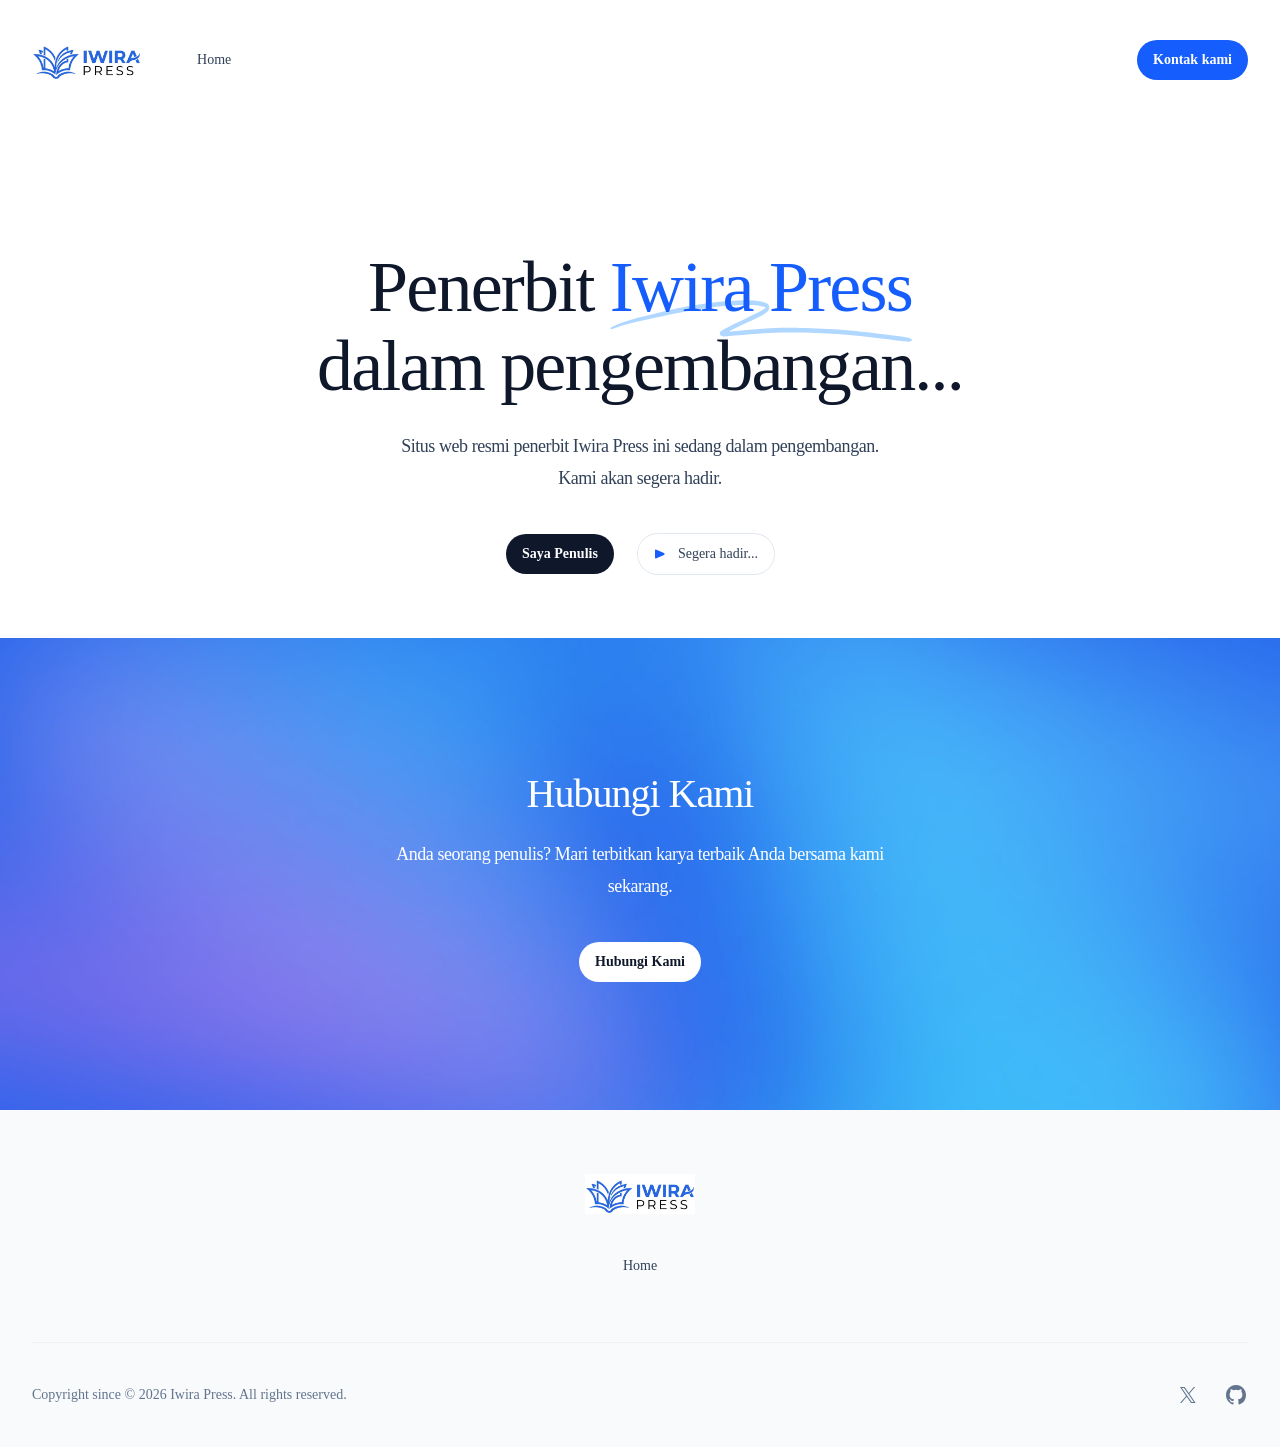
==== commit cdbb6b40: "publish 1 oke" ====
--- a/index.html
+++ b/index.html
@@ -5,12 +5,10 @@
 <head>
     <meta charSet="utf-8" />
     <meta name="viewport" content="width=device-width, initial-scale=1" />
-    <link rel="preload"
-        href="assets/fonts/83afe278b6a6bb3c-s.p.0q-301v4kxxnr.woff2" as="font"
-        crossorigin="" type="font/woff2" />
-    <link rel="preload"
-        href="assets/fonts/ca31d6821328a4e9-s.p.0w8w9q576xw20.woff2" as="font"
-        crossorigin="" type="font/woff2" />
+    <link rel="preload" href="assets/fonts/83afe278b6a6bb3c-s.p.0q-301v4kxxnr.woff2" as="font" crossorigin=""
+        type="font/woff2" />
+    <link rel="preload" href="assets/fonts/ca31d6821328a4e9-s.p.0w8w9q576xw20.woff2" as="font" crossorigin=""
+        type="font/woff2" />
     <link rel="preload" as="image"
         imageSrcSet="assets/images/png/payroll.06tgej18d4mub.png 640w, assets/images/png/payroll.06tgej18d4mub.png 750w, assets/images/png/payroll.06tgej18d4mub.png 828w, assets/images/png/payroll.06tgej18d4mub.png 1080w, assets/images/png/payroll.06tgej18d4mub.png 1200w, assets/images/png/payroll.06tgej18d4mub.png 1920w, assets/images/png/payroll.06tgej18d4mub.png 2048w, assets/images/png/payroll.06tgej18d4mub.png 3840w"
         imageSizes="(min-width: 1024px) 67.8125rem, (min-width: 640px) 100vw, 45rem" />
@@ -23,10 +21,8 @@
     <link rel="preload" as="image"
         imageSrcSet="assets/images/png/reporting.16thf9pc-k58p.png 640w, assets/images/png/reporting.16thf9pc-k58p.png 750w, assets/images/png/reporting.16thf9pc-k58p.png 828w, assets/images/png/reporting.16thf9pc-k58p.png 1080w, assets/images/png/reporting.16thf9pc-k58p.png 1200w, assets/images/png/reporting.16thf9pc-k58p.png 1920w, assets/images/png/reporting.16thf9pc-k58p.png 2048w, assets/images/png/reporting.16thf9pc-k58p.png 3840w"
         imageSizes="(min-width: 1024px) 67.8125rem, (min-width: 640px) 100vw, 45rem" />
-    <link rel="stylesheet" href="assets/css/0zosxqvx9~ha6.css"
-        data-precedence="next" />
-    <link rel="preload" as="script" fetchPriority="low"
-        href="assets/js/0dplp6vf-6guo.js" />
+    <link rel="stylesheet" href="assets/css/0zosxqvx9~ha6.css" data-precedence="next" />
+    <link rel="preload" as="script" fetchPriority="low" href="assets/js/0dplp6vf-6guo.js" />
     <script src="assets/js/0t~alnn~v6duj.js" async=""></script>
     <script src="assets/js/11i0b5~1.z993.js" async=""></script>
     <script src="assets/js/0rtw_w3gs1ed9.js" async=""></script>
@@ -48,38 +44,19 @@
     <header class="py-10">
         <div class="mx-auto max-w-7xl px-4 sm:px-6 lg:px-8">
             <nav class="relative z-50 flex justify-between">
-                <div class="flex items-center md:gap-x-12"><a aria-label="Home" href="#"><svg aria-hidden="true"
-                            viewBox="0 0 109 40" class="h-10 w-auto">
-                            <path fill-rule="evenodd" clip-rule="evenodd"
-                                d="M0 20c0 11.046 8.954 20 20 20s20-8.954 20-20S31.046 0 20 0 0 8.954 0 20Zm20 16c-7.264 0-13.321-5.163-14.704-12.02C4.97 22.358 6.343 21 8 21h24c1.657 0 3.031 1.357 2.704 2.98C33.32 30.838 27.264 36 20 36Z"
-                                fill="#2563EB"></path>
-                            <path d="M55.528 26.57V15.842H52V13.97h9.108v1.872h-3.636V26.57h-1.944Z" fill="#0F172A">
-                            </path>
-                            <path
-                                d="M83.084 26.57v-12.6h5.346c.744 0 1.416.18 2.016.54a3.773 3.773 0 0 1 1.44 1.44c.36.612.54 1.302.54 2.07 0 .78-.18 1.482-.54 2.106a4 4 0 0 1-1.44 1.494c-.6.36-1.272.54-2.016.54h-2.646v4.41h-2.7Zm2.664-6.84h2.376c.288 0 .546-.072.774-.216.228-.156.408-.36.54-.612a1.71 1.71 0 0 0 .216-.864c0-.324-.072-.606-.216-.846a1.394 1.394 0 0 0-.54-.576 1.419 1.419 0 0 0-.774-.216h-2.376v3.33ZM106.227 26.57V13.25h2.556v13.32h-2.556Z"
-                                fill="#2563EB"></path>
-                            <path fill-rule="evenodd" clip-rule="evenodd"
-                                d="M95.906 26.102c.636.432 1.35.648 2.142.648.444 0 .864-.066 1.26-.198a4.25 4.25 0 0 0 1.062-.558 3.78 3.78 0 0 0 .702-.668v1.244h2.574v-9.522h-2.538v1.248a3.562 3.562 0 0 0-.648-.672 3.13 3.13 0 0 0-1.026-.558 3.615 3.615 0 0 0-1.278-.216c-.828 0-1.566.216-2.214.648-.648.42-1.164 1.002-1.548 1.746-.372.732-.558 1.578-.558 2.538 0 .96.186 1.812.558 2.556.372.744.876 1.332 1.512 1.764Zm4.104-1.908c-.36.228-.78.342-1.26.342-.468 0-.882-.114-1.242-.342a2.387 2.387 0 0 1-.828-.954c-.204-.42-.306-.906-.306-1.458 0-.54.102-1.014.306-1.422.204-.408.48-.726.828-.954.36-.24.774-.36 1.242-.36.48 0 .9.12 1.26.36.36.228.636.546.828.954.204.408.306.882.306 1.422 0 .552-.102 1.038-.306 1.458a2.218 2.218 0 0 1-.828.954Z"
-                                fill="#2563EB"></path>
-                            <path fill-rule="evenodd" clip-rule="evenodd"
-                                d="m76.322 23.197 2.595 3.373h2.268l-3.662-4.787 3.338-4.663h-2.196l-2.162 3.334-2.554-3.334h-2.34l3.652 4.71-3.634 4.74h2.196l2.5-3.373ZM62.738 26.102a3.78 3.78 0 0 0 2.142.648c.456 0 .888-.072 1.296-.216.42-.144.798-.336 1.134-.576a3.418 3.418 0 0 0 .864-.835v1.447h1.872v-9.45h-1.872v1.45a3.118 3.118 0 0 0-.72-.82 3.2 3.2 0 0 0-1.062-.612 4.033 4.033 0 0 0-1.35-.216c-.828 0-1.578.21-2.25.63-.66.42-1.188 1.002-1.584 1.746-.384.732-.576 1.572-.576 2.52 0 .936.192 1.776.576 2.52.384.744.894 1.332 1.53 1.764Zm4.122-1.476c-.432.276-.93.414-1.494.414a2.682 2.682 0 0 1-1.476-.414 2.987 2.987 0 0 1-1.008-1.134c-.24-.492-.36-1.05-.36-1.674 0-.612.12-1.158.36-1.638.252-.48.588-.858 1.008-1.134a2.682 2.682 0 0 1 1.476-.414c.564 0 1.062.138 1.494.414.432.276.768.654 1.008 1.134.252.48.378 1.026.378 1.638 0 .624-.126 1.182-.378 1.674-.24.48-.576.858-1.008 1.134Z"
-                                fill="#0F172A"></path>
-                        </svg></a>
+                <div class="flex items-center md:gap-x-12"><a aria-label="Home" href="javascript:void(0)"><img
+                            src="images/logo-iwira.jpg" alt="Logo Iwira" class="h-10 w-auto" /></a>
                     <div class="hidden md:flex md:gap-x-6"><a
                             class="inline-block rounded-lg px-2 py-1 text-sm text-slate-700 hover:bg-slate-100 hover:text-slate-900"
-                            href="#features">Features</a><a
-                            class="inline-block rounded-lg px-2 py-1 text-sm text-slate-700 hover:bg-slate-100 hover:text-slate-900"
-                            href="#testimonials">Testimonials</a><a
-                            class="inline-block rounded-lg px-2 py-1 text-sm text-slate-700 hover:bg-slate-100 hover:text-slate-900"
-                            href="#pricing">Pricing</a></div>
+                            href="javascript:void(0)">Home</a></div>
                 </div>
                 <div class="flex items-center gap-x-5 md:gap-x-8">
                     <div class="hidden md:block"><a
                             class="inline-block rounded-lg px-2 py-1 text-sm text-slate-700 hover:bg-slate-100 hover:text-slate-900"
-                            href="/login">Sign in</a></div><a
+                            href=""></a></div><a
                         class="group inline-flex items-center justify-center rounded-full py-2 px-4 text-sm font-semibold focus-visible:outline-2 focus-visible:outline-offset-2 bg-blue-600 text-white hover:text-slate-100 hover:bg-blue-500 active:bg-blue-800 active:text-blue-100 focus-visible:outline-blue-600"
-                        color="blue" variant="solid" href="/register"><span>Get started <span
-                                class="hidden lg:inline">today</span></span></a>
+                        color="blue" variant="solid" href="mailto:iwira@outlook.com"><span>Kontak <span
+                                class="hidden lg:inline">kami</span></span></a>
                     <div class="-mr-1 md:hidden">
                         <div data-headlessui-state=""><button
                                 class="relative z-10 flex h-8 w-8 items-center justify-center focus:not-data-focus:outline-hidden"
@@ -100,930 +77,48 @@
     <main>
         <div class="mx-auto max-w-7xl px-4 sm:px-6 lg:px-8 pt-20 pb-16 text-center lg:pt-32">
             <h1 class="mx-auto max-w-4xl font-display text-5xl font-medium tracking-tight text-slate-900 sm:text-7xl">
-                Accounting<!-- --> <span class="relative whitespace-nowrap text-blue-600"><svg aria-hidden="true"
+                Penerbit<!-- --> <span class="relative whitespace-nowrap text-blue-600"><svg aria-hidden="true"
                         viewBox="0 0 418 42" class="absolute top-2/3 left-0 h-[0.58em] w-full fill-blue-300/70"
                         preserveAspectRatio="none">
                         <path
                             d="M203.371.916c-26.013-2.078-76.686 1.963-124.73 9.946L67.3 12.749C35.421 18.062 18.2 21.766 6.004 25.934 1.244 27.561.828 27.778.874 28.61c.07 1.214.828 1.121 9.595-1.176 9.072-2.377 17.15-3.92 39.246-7.496C123.565 7.986 157.869 4.492 195.942 5.046c7.461.108 19.25 1.696 19.17 2.582-.107 1.183-7.874 4.31-25.75 10.366-21.992 7.45-35.43 12.534-36.701 13.884-2.173 2.308-.202 4.407 4.442 4.734 2.654.187 3.263.157 15.593-.78 35.401-2.686 57.944-3.488 88.365-3.143 46.327.526 75.721 2.23 130.788 7.584 19.787 1.924 20.814 1.98 24.557 1.332l.066-.011c1.201-.203 1.53-1.825.399-2.335-2.911-1.31-4.893-1.604-22.048-3.261-57.509-5.556-87.871-7.36-132.059-7.842-23.239-.254-33.617-.116-50.627.674-11.629.54-42.371 2.494-46.696 2.967-2.359.259 8.133-3.625 26.504-9.81 23.239-7.825 27.934-10.149 28.304-14.005.417-4.348-3.529-6-16.878-7.066Z">
                         </path>
-                    </svg><span class="relative">made simple</span></span> <!-- -->for small businesses.</h1>
-            <p class="mx-auto mt-6 max-w-2xl text-lg tracking-tight text-slate-700">Most bookkeeping software is
-                accurate, but hard to use. We make the opposite trade-off, and hope you don’t get audited.</p>
+                    </svg><span class="relative">Iwira Press</span></span> <!-- --><br /> dalam pengembangan...</h1>
+            <p class="mx-auto mt-6 max-w-2xl text-lg tracking-tight text-slate-700">Situs web resmi penerbit Iwira Press
+                ini sedang dalam pengembangan.</br>Kami akan segera hadir.</p>
             <div class="mt-10 flex justify-center gap-x-6"><a
                     class="group inline-flex items-center justify-center rounded-full py-2 px-4 text-sm font-semibold focus-visible:outline-2 focus-visible:outline-offset-2 bg-slate-900 text-white hover:bg-slate-700 hover:text-slate-100 active:bg-slate-800 active:text-slate-300 focus-visible:outline-slate-900"
-                    variant="solid" color="slate" href="/register">Get 6 months free</a><a
+                    variant="solid" color="slate" href="mailto:iwira@outlook.com">Saya Penulis</a><a
                     class="group inline-flex ring-1 items-center justify-center rounded-full py-2 px-4 text-sm ring-slate-200 text-slate-700 hover:text-slate-900 hover:ring-slate-300 active:bg-slate-100 active:text-slate-600 focus-visible:outline-blue-600 focus-visible:ring-slate-300"
-                    variant="outline" color="slate" href="https://www.youtube.com/watch?v=dQw4w9WgXcQ"><svg
-                        aria-hidden="true" class="h-3 w-3 flex-none fill-blue-600 group-active:fill-current">
+                    variant="outline" color="slate" href="javascript:void(0)"><svg aria-hidden="true"
+                        class="h-3 w-3 flex-none fill-blue-600 group-active:fill-current">
                         <path
                             d="m9.997 6.91-7.583 3.447A1 1 0 0 1 1 9.447V2.553a1 1 0 0 1 1.414-.91L9.997 5.09c.782.355.782 1.465 0 1.82Z">
                         </path>
-                    </svg><span class="ml-3">Watch video</span></a></div>
-            <div class="mt-36 lg:mt-44">
-                <p class="font-display text-base text-slate-900">Trusted by these six companies so far</p>
-                <ul role="list"
-                    class="mt-8 flex items-center justify-center gap-x-8 sm:flex-col sm:gap-x-0 sm:gap-y-10 xl:flex-row xl:gap-x-12 xl:gap-y-0">
-                    <li>
-                        <ul role="list" class="flex flex-col items-center gap-y-8 sm:flex-row sm:gap-x-12 sm:gap-y-0">
-                            <li class="flex"><img alt="Transistor" loading="lazy" width="158" height="48"
-                                    decoding="async" data-nimg="1" style="color:transparent"
-                                    src="assets/images/svg/transistor.0uhjdo5_d8s~l.svg" />
-                            </li>
-                            <li class="flex"><img alt="Tuple" loading="lazy" width="105" height="48" decoding="async"
-                                    data-nimg="1" style="color:transparent"
-                                    src="assets/images/svg/tuple.0yr3lk4itwtzg.svg" />
-                            </li>
-                            <li class="flex"><img alt="StaticKit" loading="lazy" width="127" height="48"
-                                    decoding="async" data-nimg="1" style="color:transparent"
-                                    src="assets/images/svg/statickit.0dqetqr~82tok.svg" />
-                            </li>
-                        </ul>
-                    </li>
-                    <li>
-                        <ul role="list" class="flex flex-col items-center gap-y-8 sm:flex-row sm:gap-x-12 sm:gap-y-0">
-                            <li class="flex"><img alt="Mirage" loading="lazy" width="138" height="48" decoding="async"
-                                    data-nimg="1" style="color:transparent"
-                                    src="assets/images/svg/mirage.142mwatn54i5z.svg" />
-                            </li>
-                            <li class="flex"><img alt="Laravel" loading="lazy" width="136" height="48" decoding="async"
-                                    data-nimg="1" style="color:transparent"
-                                    src="assets/images/svg/laravel.13snh-34nn.bf.svg" />
-                            </li>
-                            <li class="flex"><img alt="Statamic" loading="lazy" width="147" height="48" decoding="async"
-                                    data-nimg="1" style="color:transparent"
-                                    src="assets/images/svg/statamic.06l2h3bwg9-uw.svg" />
-                            </li>
-                        </ul>
-                    </li>
-                </ul>
-            </div>
+                    </svg><span class="ml-3">Segera hadir...</span></a></div>
         </div>
-        <section id="features" aria-label="Features for running your books"
-            class="relative overflow-hidden bg-blue-600 pt-20 pb-28 sm:py-32"><img alt="" loading="lazy" width="2245"
-                height="1636" decoding="async" data-nimg="1"
-                class="absolute top-1/2 left-1/2 max-w-none translate-x-[-44%] translate-y-[-42%]"
-                style="color:transparent"
-                src="assets/images/jpg/background-features.0x81d.k9bhqa4.jpg" />
-            <div class="mx-auto max-w-7xl px-4 sm:px-6 lg:px-8 relative">
-                <div class="max-w-2xl md:mx-auto md:text-center xl:max-w-none">
-                    <h2 class="font-display text-3xl tracking-tight text-white sm:text-4xl md:text-5xl">Everything you
-                        need to run your books.</h2>
-                    <p class="mt-6 text-lg tracking-tight text-blue-100">Well everything you need if you aren’t that
-                        picky about minor details like tax compliance.</p>
-                </div><button type="button" aria-hidden="true"
-                    style="position:fixed;top:1px;left:1px;width:1px;height:0;padding:0;margin:-1px;overflow:hidden;clip:rect(0, 0, 0, 0);white-space:nowrap;border-width:0"></button>
-                <div
-                    class="mt-16 grid grid-cols-1 items-center gap-y-2 pt-10 sm:gap-y-6 md:mt-20 lg:grid-cols-12 lg:pt-0">
-                    <div class="-mx-4 flex overflow-x-auto pb-4 sm:mx-0 sm:overflow-visible sm:pb-0 lg:col-span-5">
-                        <div class="relative z-10 flex gap-x-4 px-4 whitespace-nowrap sm:mx-auto sm:px-0 lg:mx-0 lg:block lg:gap-x-0 lg:gap-y-1 lg:whitespace-normal"
-                            role="tablist" aria-orientation="horizontal">
-                            <div
-                                class="group relative rounded-full px-4 py-1 lg:rounded-l-xl lg:rounded-r-none lg:p-6 bg-white lg:bg-white/10 lg:ring-1 lg:ring-white/10 lg:ring-inset">
-                                <h3><button
-                                        class="font-display text-lg data-selected:not-data-focus:outline-hidden text-blue-600 lg:text-white"
-                                        id="headlessui-tabs-tab-_R_2baaavb_" role="tab" type="button"
-                                        aria-selected="true" tabindex="0" data-headlessui-state="selected"
-                                        data-selected=""><span
-                                            class="absolute inset-0 rounded-full lg:rounded-l-xl lg:rounded-r-none"></span>Payroll</button>
-                                </h3>
-                                <p class="mt-2 hidden text-sm lg:block text-white">Keep track of everyone&#x27;s
-                                    salaries and whether or not they&#x27;ve been paid. Direct deposit not supported.
-                                </p>
-                            </div>
-                            <div
-                                class="group relative rounded-full px-4 py-1 lg:rounded-l-xl lg:rounded-r-none lg:p-6 hover:bg-white/10 lg:hover:bg-white/5">
-                                <h3><button
-                                        class="font-display text-lg data-selected:not-data-focus:outline-hidden text-blue-100 hover:text-white lg:text-white"
-                                        id="headlessui-tabs-tab-_R_2jaaavb_" role="tab" type="button"
-                                        aria-selected="false" tabindex="-1" data-headlessui-state=""><span
-                                            class="absolute inset-0 rounded-full lg:rounded-l-xl lg:rounded-r-none"></span>Claim
-                                        expenses</button></h3>
-                                <p class="mt-2 hidden text-sm lg:block text-blue-100 group-hover:text-white">All of your
-                                    receipts organized into one place, as long as you don&#x27;t mind typing in the data
-                                    by hand.</p>
-                            </div>
-                            <div
-                                class="group relative rounded-full px-4 py-1 lg:rounded-l-xl lg:rounded-r-none lg:p-6 hover:bg-white/10 lg:hover:bg-white/5">
-                                <h3><button
-                                        class="font-display text-lg data-selected:not-data-focus:outline-hidden text-blue-100 hover:text-white lg:text-white"
-                                        id="headlessui-tabs-tab-_R_2raaavb_" role="tab" type="button"
-                                        aria-selected="false" tabindex="-1" data-headlessui-state=""><span
-                                            class="absolute inset-0 rounded-full lg:rounded-l-xl lg:rounded-r-none"></span>VAT
-                                        handling</button></h3>
-                                <p class="mt-2 hidden text-sm lg:block text-blue-100 group-hover:text-white">We only
-                                    sell our software to companies who don&#x27;t deal with VAT at all, so technically
-                                    we do all the VAT stuff they need.</p>
-                            </div>
-                            <div
-                                class="group relative rounded-full px-4 py-1 lg:rounded-l-xl lg:rounded-r-none lg:p-6 hover:bg-white/10 lg:hover:bg-white/5">
-                                <h3><button
-                                        class="font-display text-lg data-selected:not-data-focus:outline-hidden text-blue-100 hover:text-white lg:text-white"
-                                        id="headlessui-tabs-tab-_R_33aaavb_" role="tab" type="button"
-                                        aria-selected="false" tabindex="-1" data-headlessui-state=""><span
-                                            class="absolute inset-0 rounded-full lg:rounded-l-xl lg:rounded-r-none"></span>Reporting</button>
-                                </h3>
-                                <p class="mt-2 hidden text-sm lg:block text-blue-100 group-hover:text-white">Easily
-                                    export your data into an Excel spreadsheet where you can do whatever the hell you
-                                    want with it.</p>
-                            </div>
-                        </div>
-                    </div>
-                    <div class="lg:col-span-7">
-                        <div id="headlessui-tabs-panel-_R_daaavb_" role="tabpanel" tabindex="0"
-                            data-headlessui-state="selected" data-selected="">
-                            <div class="relative sm:px-6 lg:hidden">
-                                <div
-                                    class="absolute -inset-x-4 -top-26 -bottom-17 bg-white/10 ring-1 ring-white/10 ring-inset sm:inset-x-0 sm:rounded-t-xl">
-                                </div>
-                                <p class="relative mx-auto max-w-2xl text-base text-white sm:text-center">Keep track of
-                                    everyone&#x27;s salaries and whether or not they&#x27;ve been paid. Direct deposit
-                                    not supported.</p>
-                            </div>
-                            <div
-                                class="mt-10 w-180 overflow-hidden rounded-xl bg-slate-50 shadow-xl shadow-blue-900/20 sm:w-auto lg:mt-0 lg:w-271.25">
-                                <img alt="" width="2174" height="1464" decoding="async" data-nimg="1" class="w-full"
-                                    style="color:transparent"
-                                    sizes="(min-width: 1024px) 67.8125rem, (min-width: 640px) 100vw, 45rem"
-                                    srcSet="assets/images/png/payroll.06tgej18d4mub.png 640w, assets/images/png/payroll.06tgej18d4mub.png 750w, assets/images/png/payroll.06tgej18d4mub.png 828w, assets/images/png/payroll.06tgej18d4mub.png 1080w, assets/images/png/payroll.06tgej18d4mub.png 1200w, assets/images/png/payroll.06tgej18d4mub.png 1920w, assets/images/png/payroll.06tgej18d4mub.png 2048w, assets/images/png/payroll.06tgej18d4mub.png 3840w"
-                                    src="assets/images/png/payroll.06tgej18d4mub.png" />
-                            </div>
-                        </div>
-                        <div id="headlessui-tabs-panel-_R_laaavb_" role="tabpanel" tabindex="-1" hidden=""
-                            style="display:none" data-headlessui-state="">
-                            <div class="relative sm:px-6 lg:hidden">
-                                <div
-                                    class="absolute -inset-x-4 -top-26 -bottom-17 bg-white/10 ring-1 ring-white/10 ring-inset sm:inset-x-0 sm:rounded-t-xl">
-                                </div>
-                                <p class="relative mx-auto max-w-2xl text-base text-white sm:text-center">All of your
-                                    receipts organized into one place, as long as you don&#x27;t mind typing in the data
-                                    by hand.</p>
-                            </div>
-                            <div
-                                class="mt-10 w-180 overflow-hidden rounded-xl bg-slate-50 shadow-xl shadow-blue-900/20 sm:w-auto lg:mt-0 lg:w-271.25">
-                                <img alt="" width="2174" height="1464" decoding="async" data-nimg="1" class="w-full"
-                                    style="color:transparent"
-                                    sizes="(min-width: 1024px) 67.8125rem, (min-width: 640px) 100vw, 45rem"
-                                    srcSet="assets/images/png/expenses.0039g4_zf~-b6.png 640w, assets/images/png/expenses.0039g4_zf~-b6.png 750w, assets/images/png/expenses.0039g4_zf~-b6.png 828w, assets/images/png/expenses.0039g4_zf~-b6.png 1080w, assets/images/png/expenses.0039g4_zf~-b6.png 1200w, assets/images/png/expenses.0039g4_zf~-b6.png 1920w, assets/images/png/expenses.0039g4_zf~-b6.png 2048w, assets/images/png/expenses.0039g4_zf~-b6.png 3840w"
-                                    src="assets/images/png/expenses.0039g4_zf~-b6.png" />
-                            </div>
-                        </div>
-                        <div id="headlessui-tabs-panel-_R_taaavb_" role="tabpanel" tabindex="-1" hidden=""
-                            style="display:none" data-headlessui-state="">
-                            <div class="relative sm:px-6 lg:hidden">
-                                <div
-                                    class="absolute -inset-x-4 -top-26 -bottom-17 bg-white/10 ring-1 ring-white/10 ring-inset sm:inset-x-0 sm:rounded-t-xl">
-                                </div>
-                                <p class="relative mx-auto max-w-2xl text-base text-white sm:text-center">We only sell
-                                    our software to companies who don&#x27;t deal with VAT at all, so technically we do
-                                    all the VAT stuff they need.</p>
-                            </div>
-                            <div
-                                class="mt-10 w-180 overflow-hidden rounded-xl bg-slate-50 shadow-xl shadow-blue-900/20 sm:w-auto lg:mt-0 lg:w-271.25">
-                                <img alt="" width="2174" height="1464" decoding="async" data-nimg="1" class="w-full"
-                                    style="color:transparent"
-                                    sizes="(min-width: 1024px) 67.8125rem, (min-width: 640px) 100vw, 45rem"
-                                    srcSet="assets/images/png/vat-returns.04n7v1az-p5ob.png 640w, assets/images/png/vat-returns.04n7v1az-p5ob.png 750w, assets/images/png/vat-returns.04n7v1az-p5ob.png 828w, assets/images/png/vat-returns.04n7v1az-p5ob.png 1080w, assets/images/png/vat-returns.04n7v1az-p5ob.png 1200w, assets/images/png/vat-returns.04n7v1az-p5ob.png 1920w, assets/images/png/vat-returns.04n7v1az-p5ob.png 2048w, assets/images/png/vat-returns.04n7v1az-p5ob.png 3840w"
-                                    src="assets/images/png/vat-returns.04n7v1az-p5ob.png" />
-                            </div>
-                        </div>
-                        <div id="headlessui-tabs-panel-_R_15aaavb_" role="tabpanel" tabindex="-1" hidden=""
-                            style="display:none" data-headlessui-state="">
-                            <div class="relative sm:px-6 lg:hidden">
-                                <div
-                                    class="absolute -inset-x-4 -top-26 -bottom-17 bg-white/10 ring-1 ring-white/10 ring-inset sm:inset-x-0 sm:rounded-t-xl">
-                                </div>
-                                <p class="relative mx-auto max-w-2xl text-base text-white sm:text-center">Easily export
-                                    your data into an Excel spreadsheet where you can do whatever the hell you want with
-                                    it.</p>
-                            </div>
-                            <div
-                                class="mt-10 w-180 overflow-hidden rounded-xl bg-slate-50 shadow-xl shadow-blue-900/20 sm:w-auto lg:mt-0 lg:w-271.25">
-                                <img alt="" width="2174" height="1464" decoding="async" data-nimg="1" class="w-full"
-                                    style="color:transparent"
-                                    sizes="(min-width: 1024px) 67.8125rem, (min-width: 640px) 100vw, 45rem"
-                                    srcSet="assets/images/png/reporting.16thf9pc-k58p.png 640w, assets/images/png/reporting.16thf9pc-k58p.png 750w, assets/images/png/reporting.16thf9pc-k58p.png 828w, assets/images/png/reporting.16thf9pc-k58p.png 1080w, assets/images/png/reporting.16thf9pc-k58p.png 1200w, assets/images/png/reporting.16thf9pc-k58p.png 1920w, assets/images/png/reporting.16thf9pc-k58p.png 2048w, assets/images/png/reporting.16thf9pc-k58p.png 3840w"
-                                    src="assets/images/png/reporting.16thf9pc-k58p.png" />
-                            </div>
-                        </div>
-                    </div>
-                </div>
-            </div>
-        </section>
-        <section id="secondary-features" aria-label="Features for simplifying everyday business tasks"
-            class="pt-20 pb-14 sm:pt-32 sm:pb-20 lg:pb-32">
-            <div class="mx-auto max-w-7xl px-4 sm:px-6 lg:px-8">
-                <div class="mx-auto max-w-2xl md:text-center">
-                    <h2 class="font-display text-3xl tracking-tight text-slate-900 sm:text-4xl">Simplify everyday
-                        business tasks.</h2>
-                    <p class="mt-4 text-lg tracking-tight text-slate-700">Because you’d probably be a little confused if
-                        we suggested you complicate your everyday business tasks instead.</p>
-                </div>
-                <div class="-mx-4 mt-20 flex flex-col gap-y-10 overflow-hidden px-4 sm:-mx-6 sm:px-6 lg:hidden">
-                    <div>
-                        <div class="mx-auto max-w-2xl">
-                            <div class="w-9 rounded-lg bg-blue-600"><svg aria-hidden="true" class="h-9 w-9" fill="none">
-                                    <defs>
-                                        <linearGradient id="_R_2meavb_" x1="11.5" y1="18" x2="36" y2="15.5"
-                                            gradientUnits="userSpaceOnUse">
-                                            <stop offset=".194" stop-color="#fff"></stop>
-                                            <stop offset="1" stop-color="#6692F1"></stop>
-                                        </linearGradient>
-                                    </defs>
-                                    <path d="m30 15-4 5-4-11-4 18-4-11-4 7-4-5" stroke="url(#_R_2meavb_)"
-                                        stroke-width="2" stroke-linecap="round" stroke-linejoin="round"></path>
-                                </svg></div>
-                            <h3 class="mt-6 text-sm font-medium text-blue-600">Reporting</h3>
-                            <p class="mt-2 font-display text-xl text-slate-900">Stay on top of things with always
-                                up-to-date reporting features.</p>
-                            <p class="mt-4 text-sm text-slate-600">We talked about reporting in the section above but we
-                                needed three items here, so mentioning it one more time for posterity.</p>
-                        </div>
-                        <div class="relative mt-10 pb-10">
-                            <div class="absolute -inset-x-4 top-8 bottom-0 bg-slate-200 sm:-inset-x-6"></div>
-                            <div
-                                class="relative mx-auto w-211 overflow-hidden rounded-xl bg-white shadow-lg ring-1 shadow-slate-900/5 ring-slate-500/10">
-                                <img alt="" loading="lazy" width="1688" height="856" decoding="async" data-nimg="1"
-                                    class="w-full" style="color:transparent" sizes="52.75rem"
-                                    srcSet="assets/images/png/profit-loss.13w-ez17bloy9.png 32w, assets/images/png/profit-loss.13w-ez17bloy9.png 48w, assets/images/png/profit-loss.13w-ez17bloy9.png 64w, assets/images/png/profit-loss.13w-ez17bloy9.png 96w, assets/images/png/profit-loss.13w-ez17bloy9.png 128w, assets/images/png/profit-loss.13w-ez17bloy9.png 256w, assets/images/png/profit-loss.13w-ez17bloy9.png 384w, assets/images/png/profit-loss.13w-ez17bloy9.png 640w, assets/images/png/profit-loss.13w-ez17bloy9.png 750w, assets/images/png/profit-loss.13w-ez17bloy9.png 828w, assets/images/png/profit-loss.13w-ez17bloy9.png 1080w, assets/images/png/profit-loss.13w-ez17bloy9.png 1200w, assets/images/png/profit-loss.13w-ez17bloy9.png 1920w, assets/images/png/profit-loss.13w-ez17bloy9.png 2048w, assets/images/png/profit-loss.13w-ez17bloy9.png 3840w"
-                                    src="assets/images/png/profit-loss.13w-ez17bloy9.png" />
-                            </div>
-                        </div>
-                    </div>
-                    <div>
-                        <div class="mx-auto max-w-2xl">
-                            <div class="w-9 rounded-lg bg-blue-600"><svg aria-hidden="true" class="h-9 w-9" fill="none">
-                                    <path opacity=".5"
-                                        d="M8 17a1 1 0 0 1 1-1h18a1 1 0 0 1 1 1v2a1 1 0 0 1-1 1H9a1 1 0 0 1-1-1v-2Z"
-                                        fill="#fff"></path>
-                                    <path opacity=".3"
-                                        d="M8 24a1 1 0 0 1 1-1h18a1 1 0 0 1 1 1v2a1 1 0 0 1-1 1H9a1 1 0 0 1-1-1v-2Z"
-                                        fill="#fff"></path>
-                                    <path d="M8 10a1 1 0 0 1 1-1h18a1 1 0 0 1 1 1v2a1 1 0 0 1-1 1H9a1 1 0 0 1-1-1v-2Z"
-                                        fill="#fff"></path>
-                                </svg></div>
-                            <h3 class="mt-6 text-sm font-medium text-blue-600">Inventory</h3>
-                            <p class="mt-2 font-display text-xl text-slate-900">Never lose track of what’s in stock with
-                                accurate inventory tracking.</p>
-                            <p class="mt-4 text-sm text-slate-600">We don’t offer this as part of our software but that
-                                statement is inarguably true. Accurate inventory tracking would help you for sure.</p>
-                        </div>
-                        <div class="relative mt-10 pb-10">
-                            <div class="absolute -inset-x-4 top-8 bottom-0 bg-slate-200 sm:-inset-x-6"></div>
-                            <div
-                                class="relative mx-auto w-211 overflow-hidden rounded-xl bg-white shadow-lg ring-1 shadow-slate-900/5 ring-slate-500/10">
-                                <img alt="" loading="lazy" width="1688" height="856" decoding="async" data-nimg="1"
-                                    class="w-full" style="color:transparent" sizes="52.75rem"
-                                    srcSet="assets/images/png/inventory.0i1lodmkzfb_r.png 32w, assets/images/png/inventory.0i1lodmkzfb_r.png 48w, assets/images/png/inventory.0i1lodmkzfb_r.png 64w, assets/images/png/inventory.0i1lodmkzfb_r.png 96w, assets/images/png/inventory.0i1lodmkzfb_r.png 128w, assets/images/png/inventory.0i1lodmkzfb_r.png 256w, assets/images/png/inventory.0i1lodmkzfb_r.png 384w, assets/images/png/inventory.0i1lodmkzfb_r.png 640w, assets/images/png/inventory.0i1lodmkzfb_r.png 750w, assets/images/png/inventory.0i1lodmkzfb_r.png 828w, assets/images/png/inventory.0i1lodmkzfb_r.png 1080w, assets/images/png/inventory.0i1lodmkzfb_r.png 1200w, assets/images/png/inventory.0i1lodmkzfb_r.png 1920w, assets/images/png/inventory.0i1lodmkzfb_r.png 2048w, assets/images/png/inventory.0i1lodmkzfb_r.png 3840w"
-                                    src="assets/images/png/inventory.0i1lodmkzfb_r.png" />
-                            </div>
-                        </div>
-                    </div>
-                    <div>
-                        <div class="mx-auto max-w-2xl">
-                            <div class="w-9 rounded-lg bg-blue-600"><svg aria-hidden="true" class="h-9 w-9" fill="none">
-                                    <path opacity=".5"
-                                        d="M25.778 25.778c.39.39 1.027.393 1.384-.028A11.952 11.952 0 0 0 30 18c0-6.627-5.373-12-12-12S6 11.373 6 18c0 2.954 1.067 5.659 2.838 7.75.357.421.993.419 1.384.028.39-.39.386-1.02.036-1.448A9.959 9.959 0 0 1 8 18c0-5.523 4.477-10 10-10s10 4.477 10 10a9.959 9.959 0 0 1-2.258 6.33c-.35.427-.354 1.058.036 1.448Z"
-                                        fill="#fff"></path>
-                                    <path
-                                        d="M12 28.395V28a6 6 0 0 1 12 0v.395A11.945 11.945 0 0 1 18 30c-2.186 0-4.235-.584-6-1.605ZM21 16.5c0-1.933-.5-3.5-3-3.5s-3 1.567-3 3.5 1.343 3.5 3 3.5 3-1.567 3-3.5Z"
-                                        fill="#fff"></path>
-                                </svg></div>
-                            <h3 class="mt-6 text-sm font-medium text-blue-600">Contacts</h3>
-                            <p class="mt-2 font-display text-xl text-slate-900">Organize all of your contacts, service
-                                providers, and invoices in one place.</p>
-                            <p class="mt-4 text-sm text-slate-600">This also isn’t actually a feature, it’s just some
-                                friendly advice. We definitely recommend that you do this, you’ll feel really organized
-                                and professional.</p>
-                        </div>
-                        <div class="relative mt-10 pb-10">
-                            <div class="absolute -inset-x-4 top-8 bottom-0 bg-slate-200 sm:-inset-x-6"></div>
-                            <div
-                                class="relative mx-auto w-211 overflow-hidden rounded-xl bg-white shadow-lg ring-1 shadow-slate-900/5 ring-slate-500/10">
-                                <img alt="" loading="lazy" width="1688" height="856" decoding="async" data-nimg="1"
-                                    class="w-full" style="color:transparent" sizes="52.75rem"
-                                    srcSet="assets/images/png/contacts.179~l78jss2x3.png 32w, assets/images/png/contacts.179~l78jss2x3.png 48w, assets/images/png/contacts.179~l78jss2x3.png 64w, assets/images/png/contacts.179~l78jss2x3.png 96w, assets/images/png/contacts.179~l78jss2x3.png 128w, assets/images/png/contacts.179~l78jss2x3.png 256w, assets/images/png/contacts.179~l78jss2x3.png 384w, assets/images/png/contacts.179~l78jss2x3.png 640w, assets/images/png/contacts.179~l78jss2x3.png 750w, assets/images/png/contacts.179~l78jss2x3.png 828w, assets/images/png/contacts.179~l78jss2x3.png 1080w, assets/images/png/contacts.179~l78jss2x3.png 1200w, assets/images/png/contacts.179~l78jss2x3.png 1920w, assets/images/png/contacts.179~l78jss2x3.png 2048w, assets/images/png/contacts.179~l78jss2x3.png 3840w"
-                                    src="assets/images/png/contacts.179~l78jss2x3.png" />
-                            </div>
-                        </div>
-                    </div>
-                </div><button type="button" aria-hidden="true"
-                    style="position:fixed;top:1px;left:1px;width:1px;height:0;padding:0;margin:-1px;overflow:hidden;clip:rect(0, 0, 0, 0);white-space:nowrap;border-width:0"></button>
-                <div class="hidden lg:mt-20 lg:block">
-                    <div class="grid grid-cols-3 gap-x-8" role="tablist" aria-orientation="horizontal">
-                        <div class="relative">
-                            <div class="w-9 rounded-lg bg-blue-600"><svg aria-hidden="true" class="h-9 w-9" fill="none">
-                                    <defs>
-                                        <linearGradient id="_R_areavb_" x1="11.5" y1="18" x2="36" y2="15.5"
-                                            gradientUnits="userSpaceOnUse">
-                                            <stop offset=".194" stop-color="#fff"></stop>
-                                            <stop offset="1" stop-color="#6692F1"></stop>
-                                        </linearGradient>
-                                    </defs>
-                                    <path d="m30 15-4 5-4-11-4 18-4-11-4 7-4-5" stroke="url(#_R_areavb_)"
-                                        stroke-width="2" stroke-linecap="round" stroke-linejoin="round"></path>
-                                </svg></div>
-                            <h3 class="mt-6 text-sm font-medium text-blue-600"><button
-                                    class="data-selected:not-data-focus:outline-hidden"
-                                    id="headlessui-tabs-tab-_R_ireavb_" role="tab" type="button" aria-selected="true"
-                                    tabindex="0" data-headlessui-state="selected" data-selected=""><span
-                                        class="absolute inset-0"></span>Reporting</button></h3>
-                            <p class="mt-2 font-display text-xl text-slate-900">Stay on top of things with always
-                                up-to-date reporting features.</p>
-                            <p class="mt-4 text-sm text-slate-600">We talked about reporting in the section above but we
-                                needed three items here, so mentioning it one more time for posterity.</p>
-                        </div>
-                        <div class="relative opacity-75 hover:opacity-100">
-                            <div class="w-9 rounded-lg bg-slate-500"><svg aria-hidden="true" class="h-9 w-9"
-                                    fill="none">
-                                    <path opacity=".5"
-                                        d="M8 17a1 1 0 0 1 1-1h18a1 1 0 0 1 1 1v2a1 1 0 0 1-1 1H9a1 1 0 0 1-1-1v-2Z"
-                                        fill="#fff"></path>
-                                    <path opacity=".3"
-                                        d="M8 24a1 1 0 0 1 1-1h18a1 1 0 0 1 1 1v2a1 1 0 0 1-1 1H9a1 1 0 0 1-1-1v-2Z"
-                                        fill="#fff"></path>
-                                    <path d="M8 10a1 1 0 0 1 1-1h18a1 1 0 0 1 1 1v2a1 1 0 0 1-1 1H9a1 1 0 0 1-1-1v-2Z"
-                                        fill="#fff"></path>
-                                </svg></div>
-                            <h3 class="mt-6 text-sm font-medium text-slate-600"><button
-                                    class="data-selected:not-data-focus:outline-hidden"
-                                    id="headlessui-tabs-tab-_R_kreavb_" role="tab" type="button" aria-selected="false"
-                                    tabindex="-1" data-headlessui-state=""><span
-                                        class="absolute inset-0"></span>Inventory</button></h3>
-                            <p class="mt-2 font-display text-xl text-slate-900">Never lose track of what’s in stock with
-                                accurate inventory tracking.</p>
-                            <p class="mt-4 text-sm text-slate-600">We don’t offer this as part of our software but that
-                                statement is inarguably true. Accurate inventory tracking would help you for sure.</p>
-                        </div>
-                        <div class="relative opacity-75 hover:opacity-100">
-                            <div class="w-9 rounded-lg bg-slate-500"><svg aria-hidden="true" class="h-9 w-9"
-                                    fill="none">
-                                    <path opacity=".5"
-                                        d="M25.778 25.778c.39.39 1.027.393 1.384-.028A11.952 11.952 0 0 0 30 18c0-6.627-5.373-12-12-12S6 11.373 6 18c0 2.954 1.067 5.659 2.838 7.75.357.421.993.419 1.384.028.39-.39.386-1.02.036-1.448A9.959 9.959 0 0 1 8 18c0-5.523 4.477-10 10-10s10 4.477 10 10a9.959 9.959 0 0 1-2.258 6.33c-.35.427-.354 1.058.036 1.448Z"
-                                        fill="#fff"></path>
-                                    <path
-                                        d="M12 28.395V28a6 6 0 0 1 12 0v.395A11.945 11.945 0 0 1 18 30c-2.186 0-4.235-.584-6-1.605ZM21 16.5c0-1.933-.5-3.5-3-3.5s-3 1.567-3 3.5 1.343 3.5 3 3.5 3-1.567 3-3.5Z"
-                                        fill="#fff"></path>
-                                </svg></div>
-                            <h3 class="mt-6 text-sm font-medium text-slate-600"><button
-                                    class="data-selected:not-data-focus:outline-hidden"
-                                    id="headlessui-tabs-tab-_R_mreavb_" role="tab" type="button" aria-selected="false"
-                                    tabindex="-1" data-headlessui-state=""><span
-                                        class="absolute inset-0"></span>Contacts</button></h3>
-                            <p class="mt-2 font-display text-xl text-slate-900">Organize all of your contacts, service
-                                providers, and invoices in one place.</p>
-                            <p class="mt-4 text-sm text-slate-600">This also isn’t actually a feature, it’s just some
-                                friendly advice. We definitely recommend that you do this, you’ll feel really organized
-                                and professional.</p>
-                        </div>
-                    </div>
-                    <div class="relative mt-20 overflow-hidden rounded-4xl bg-slate-200 px-14 py-16 xl:px-16">
-                        <div class="-mx-5 flex">
-                            <div class="px-5 transition duration-500 ease-in-out data-selected:not-data-focus:outline-hidden"
-                                style="transform:translateX(-0%)" aria-hidden="false"
-                                id="headlessui-tabs-panel-_R_bbeavb_" role="tabpanel" tabindex="0"
-                                data-headlessui-state="selected" data-selected="">
-                                <div
-                                    class="w-211 overflow-hidden rounded-xl bg-white shadow-lg ring-1 shadow-slate-900/5 ring-slate-500/10">
-                                    <img alt="" loading="lazy" width="1688" height="856" decoding="async" data-nimg="1"
-                                        class="w-full" style="color:transparent" sizes="52.75rem"
-                                        srcSet="assets/images/png/profit-loss.13w-ez17bloy9.png 32w, assets/images/png/profit-loss.13w-ez17bloy9.png 48w, assets/images/png/profit-loss.13w-ez17bloy9.png 64w, assets/images/png/profit-loss.13w-ez17bloy9.png 96w, assets/images/png/profit-loss.13w-ez17bloy9.png 128w, assets/images/png/profit-loss.13w-ez17bloy9.png 256w, assets/images/png/profit-loss.13w-ez17bloy9.png 384w, assets/images/png/profit-loss.13w-ez17bloy9.png 640w, assets/images/png/profit-loss.13w-ez17bloy9.png 750w, assets/images/png/profit-loss.13w-ez17bloy9.png 828w, assets/images/png/profit-loss.13w-ez17bloy9.png 1080w, assets/images/png/profit-loss.13w-ez17bloy9.png 1200w, assets/images/png/profit-loss.13w-ez17bloy9.png 1920w, assets/images/png/profit-loss.13w-ez17bloy9.png 2048w, assets/images/png/profit-loss.13w-ez17bloy9.png 3840w"
-                                        src="assets/images/png/profit-loss.13w-ez17bloy9.png" />
-                                </div>
-                            </div>
-                            <div class="px-5 transition duration-500 ease-in-out data-selected:not-data-focus:outline-hidden opacity-60"
-                                style="transform:translateX(-0%)" aria-hidden="true"
-                                id="headlessui-tabs-panel-_R_jbeavb_" role="tabpanel" tabindex="-1"
-                                data-headlessui-state="">
-                                <div
-                                    class="w-211 overflow-hidden rounded-xl bg-white shadow-lg ring-1 shadow-slate-900/5 ring-slate-500/10">
-                                    <img alt="" loading="lazy" width="1688" height="856" decoding="async" data-nimg="1"
-                                        class="w-full" style="color:transparent" sizes="52.75rem"
-                                        srcSet="assets/images/png/inventory.0i1lodmkzfb_r.png 32w, assets/images/png/inventory.0i1lodmkzfb_r.png 48w, assets/images/png/inventory.0i1lodmkzfb_r.png 64w, assets/images/png/inventory.0i1lodmkzfb_r.png 96w, assets/images/png/inventory.0i1lodmkzfb_r.png 128w, assets/images/png/inventory.0i1lodmkzfb_r.png 256w, assets/images/png/inventory.0i1lodmkzfb_r.png 384w, assets/images/png/inventory.0i1lodmkzfb_r.png 640w, assets/images/png/inventory.0i1lodmkzfb_r.png 750w, assets/images/png/inventory.0i1lodmkzfb_r.png 828w, assets/images/png/inventory.0i1lodmkzfb_r.png 1080w, assets/images/png/inventory.0i1lodmkzfb_r.png 1200w, assets/images/png/inventory.0i1lodmkzfb_r.png 1920w, assets/images/png/inventory.0i1lodmkzfb_r.png 2048w, assets/images/png/inventory.0i1lodmkzfb_r.png 3840w"
-                                        src="assets/images/png/inventory.0i1lodmkzfb_r.png" />
-                                </div>
-                            </div>
-                            <div class="px-5 transition duration-500 ease-in-out data-selected:not-data-focus:outline-hidden opacity-60"
-                                style="transform:translateX(-0%)" aria-hidden="true"
-                                id="headlessui-tabs-panel-_R_rbeavb_" role="tabpanel" tabindex="-1"
-                                data-headlessui-state="">
-                                <div
-                                    class="w-211 overflow-hidden rounded-xl bg-white shadow-lg ring-1 shadow-slate-900/5 ring-slate-500/10">
-                                    <img alt="" loading="lazy" width="1688" height="856" decoding="async" data-nimg="1"
-                                        class="w-full" style="color:transparent" sizes="52.75rem"
-                                        srcSet="assets/images/png/contacts.179~l78jss2x3.png 32w, assets/images/png/contacts.179~l78jss2x3.png 48w, assets/images/png/contacts.179~l78jss2x3.png 64w, assets/images/png/contacts.179~l78jss2x3.png 96w, assets/images/png/contacts.179~l78jss2x3.png 128w, assets/images/png/contacts.179~l78jss2x3.png 256w, assets/images/png/contacts.179~l78jss2x3.png 384w, assets/images/png/contacts.179~l78jss2x3.png 640w, assets/images/png/contacts.179~l78jss2x3.png 750w, assets/images/png/contacts.179~l78jss2x3.png 828w, assets/images/png/contacts.179~l78jss2x3.png 1080w, assets/images/png/contacts.179~l78jss2x3.png 1200w, assets/images/png/contacts.179~l78jss2x3.png 1920w, assets/images/png/contacts.179~l78jss2x3.png 2048w, assets/images/png/contacts.179~l78jss2x3.png 3840w"
-                                        src="assets/images/png/contacts.179~l78jss2x3.png" />
-                                </div>
-                            </div>
-                        </div>
-                        <div
-                            class="pointer-events-none absolute inset-0 rounded-4xl ring-1 ring-slate-900/10 ring-inset">
-                        </div>
-                    </div>
-                </div>
-            </div>
-        </section>
         <section id="get-started-today" class="relative overflow-hidden bg-blue-600 py-32"><img alt="" loading="lazy"
                 width="2347" height="1244" decoding="async" data-nimg="1"
                 class="absolute top-1/2 left-1/2 max-w-none -translate-x-1/2 -translate-y-1/2" style="color:transparent"
                 src="assets/images/jpg/background-call-to-action.0t~kwen6g9_i~.jpg" />
             <div class="mx-auto max-w-7xl px-4 sm:px-6 lg:px-8 relative">
                 <div class="mx-auto max-w-lg text-center">
-                    <h2 class="font-display text-3xl tracking-tight text-white sm:text-4xl">Get started today</h2>
-                    <p class="mt-4 text-lg tracking-tight text-white">It’s time to take control of your books. Buy our
-                        software so you can feel like you’re doing something productive.</p><a
+                    <h2 class="font-display text-3xl tracking-tight text-white sm:text-4xl">Hubungi Kami</h2>
+                    <p class="mt-4 text-lg tracking-tight text-white">Anda seorang penulis? Mari terbitkan karya terbaik
+                        Anda bersama kami sekarang.</p><a
                         class="group inline-flex items-center justify-center rounded-full py-2 px-4 text-sm font-semibold focus-visible:outline-2 focus-visible:outline-offset-2 bg-white text-slate-900 hover:bg-blue-50 active:bg-blue-200 active:text-slate-600 focus-visible:outline-white mt-10"
-                        color="white" variant="solid" href="/register">Get 6 months free</a>
+                        color="white" variant="solid" href="mailto:iwira@outlook.com">Hubungi Kami</a>
                 </div>
-            </div>
-        </section>
-        <section id="testimonials" aria-label="What our customers are saying" class="bg-slate-50 py-20 sm:py-32">
-            <div class="mx-auto max-w-7xl px-4 sm:px-6 lg:px-8">
-                <div class="mx-auto max-w-2xl md:text-center">
-                    <h2 class="font-display text-3xl tracking-tight text-slate-900 sm:text-4xl">Loved by businesses
-                        worldwide.</h2>
-                    <p class="mt-4 text-lg tracking-tight text-slate-700">Our software is so simple that people can’t
-                        help but fall in love with it. Simplicity is easy when you just skip tons of mission-critical
-                        features.</p>
-                </div>
-                <ul role="list"
-                    class="mx-auto mt-16 grid max-w-2xl grid-cols-1 gap-6 sm:gap-8 lg:mt-20 lg:max-w-none lg:grid-cols-3">
-                    <li>
-                        <ul role="list" class="flex flex-col gap-y-6 sm:gap-y-8">
-                            <li>
-                                <figure class="relative rounded-2xl bg-white p-6 shadow-xl shadow-slate-900/10"><svg
-                                        aria-hidden="true" width="105" height="78"
-                                        class="absolute top-6 left-6 fill-slate-100">
-                                        <path
-                                            d="M25.086 77.292c-4.821 0-9.115-1.205-12.882-3.616-3.767-2.561-6.78-6.102-9.04-10.622C1.054 58.534 0 53.411 0 47.686c0-5.273.904-10.396 2.712-15.368 1.959-4.972 4.746-9.567 8.362-13.786a59.042 59.042 0 0 1 12.43-11.3C28.325 3.917 33.599 1.507 39.324 0l11.074 13.786c-6.479 2.561-11.677 5.951-15.594 10.17-3.767 4.219-5.65 7.835-5.65 10.848 0 1.356.377 2.863 1.13 4.52.904 1.507 2.637 3.089 5.198 4.746 3.767 2.41 6.328 4.972 7.684 7.684 1.507 2.561 2.26 5.5 2.26 8.814 0 5.123-1.959 9.19-5.876 12.204-3.767 3.013-8.588 4.52-14.464 4.52Zm54.24 0c-4.821 0-9.115-1.205-12.882-3.616-3.767-2.561-6.78-6.102-9.04-10.622-2.11-4.52-3.164-9.643-3.164-15.368 0-5.273.904-10.396 2.712-15.368 1.959-4.972 4.746-9.567 8.362-13.786a59.042 59.042 0 0 1 12.43-11.3C82.565 3.917 87.839 1.507 93.564 0l11.074 13.786c-6.479 2.561-11.677 5.951-15.594 10.17-3.767 4.219-5.65 7.835-5.65 10.848 0 1.356.377 2.863 1.13 4.52.904 1.507 2.637 3.089 5.198 4.746 3.767 2.41 6.328 4.972 7.684 7.684 1.507 2.561 2.26 5.5 2.26 8.814 0 5.123-1.959 9.19-5.876 12.204-3.767 3.013-8.588 4.52-14.464 4.52Z">
-                                        </path>
-                                    </svg>
-                                    <blockquote class="relative">
-                                        <p class="text-lg tracking-tight text-slate-900">TaxPal is so easy to use I
-                                            can’t help but wonder if it’s really doing the things the government expects
-                                            me to do.</p>
-                                    </blockquote>
-                                    <figcaption
-                                        class="relative mt-6 flex items-center justify-between border-t border-slate-100 pt-6">
-                                        <div>
-                                            <div class="font-display text-base text-slate-900">Sheryl Berge</div>
-                                            <div class="mt-1 text-sm text-slate-500">CEO at Lynch LLC</div>
-                                        </div>
-                                        <div class="overflow-hidden rounded-full bg-slate-50"><img alt="" loading="lazy"
-                                                width="56" height="56" decoding="async" data-nimg="1"
-                                                class="h-14 w-14 object-cover" style="color:transparent"
-                                                srcSet="assets/images/png/avatar-1.13bt_uc4mpo7z.png 1x, assets/images/png/avatar-1.13bt_uc4mpo7z.png 2x"
-                                                src="assets/images/png/avatar-1.13bt_uc4mpo7z.png" />
-                                        </div>
-                                    </figcaption>
-                                </figure>
-                            </li>
-                            <li>
-                                <figure class="relative rounded-2xl bg-white p-6 shadow-xl shadow-slate-900/10"><svg
-                                        aria-hidden="true" width="105" height="78"
-                                        class="absolute top-6 left-6 fill-slate-100">
-                                        <path
-                                            d="M25.086 77.292c-4.821 0-9.115-1.205-12.882-3.616-3.767-2.561-6.78-6.102-9.04-10.622C1.054 58.534 0 53.411 0 47.686c0-5.273.904-10.396 2.712-15.368 1.959-4.972 4.746-9.567 8.362-13.786a59.042 59.042 0 0 1 12.43-11.3C28.325 3.917 33.599 1.507 39.324 0l11.074 13.786c-6.479 2.561-11.677 5.951-15.594 10.17-3.767 4.219-5.65 7.835-5.65 10.848 0 1.356.377 2.863 1.13 4.52.904 1.507 2.637 3.089 5.198 4.746 3.767 2.41 6.328 4.972 7.684 7.684 1.507 2.561 2.26 5.5 2.26 8.814 0 5.123-1.959 9.19-5.876 12.204-3.767 3.013-8.588 4.52-14.464 4.52Zm54.24 0c-4.821 0-9.115-1.205-12.882-3.616-3.767-2.561-6.78-6.102-9.04-10.622-2.11-4.52-3.164-9.643-3.164-15.368 0-5.273.904-10.396 2.712-15.368 1.959-4.972 4.746-9.567 8.362-13.786a59.042 59.042 0 0 1 12.43-11.3C82.565 3.917 87.839 1.507 93.564 0l11.074 13.786c-6.479 2.561-11.677 5.951-15.594 10.17-3.767 4.219-5.65 7.835-5.65 10.848 0 1.356.377 2.863 1.13 4.52.904 1.507 2.637 3.089 5.198 4.746 3.767 2.41 6.328 4.972 7.684 7.684 1.507 2.561 2.26 5.5 2.26 8.814 0 5.123-1.959 9.19-5.876 12.204-3.767 3.013-8.588 4.52-14.464 4.52Z">
-                                        </path>
-                                    </svg>
-                                    <blockquote class="relative">
-                                        <p class="text-lg tracking-tight text-slate-900">I’m trying to get a hold of
-                                            someone in support, I’m in a lot of trouble right now and they are saying it
-                                            has something to do with my books. Please get back to me right away.</p>
-                                    </blockquote>
-                                    <figcaption
-                                        class="relative mt-6 flex items-center justify-between border-t border-slate-100 pt-6">
-                                        <div>
-                                            <div class="font-display text-base text-slate-900">Amy Hahn</div>
-                                            <div class="mt-1 text-sm text-slate-500">Director at Velocity Industries
-                                            </div>
-                                        </div>
-                                        <div class="overflow-hidden rounded-full bg-slate-50"><img alt="" loading="lazy"
-                                                width="56" height="56" decoding="async" data-nimg="1"
-                                                class="h-14 w-14 object-cover" style="color:transparent"
-                                                srcSet="assets/images/png/avatar-4.07nbfz-0lia2r.png 1x, assets/images/png/avatar-4.07nbfz-0lia2r.png 2x"
-                                                src="assets/images/png/avatar-4.07nbfz-0lia2r.png" />
-                                        </div>
-                                    </figcaption>
-                                </figure>
-                            </li>
-                        </ul>
-                    </li>
-                    <li>
-                        <ul role="list" class="flex flex-col gap-y-6 sm:gap-y-8">
-                            <li>
-                                <figure class="relative rounded-2xl bg-white p-6 shadow-xl shadow-slate-900/10"><svg
-                                        aria-hidden="true" width="105" height="78"
-                                        class="absolute top-6 left-6 fill-slate-100">
-                                        <path
-                                            d="M25.086 77.292c-4.821 0-9.115-1.205-12.882-3.616-3.767-2.561-6.78-6.102-9.04-10.622C1.054 58.534 0 53.411 0 47.686c0-5.273.904-10.396 2.712-15.368 1.959-4.972 4.746-9.567 8.362-13.786a59.042 59.042 0 0 1 12.43-11.3C28.325 3.917 33.599 1.507 39.324 0l11.074 13.786c-6.479 2.561-11.677 5.951-15.594 10.17-3.767 4.219-5.65 7.835-5.65 10.848 0 1.356.377 2.863 1.13 4.52.904 1.507 2.637 3.089 5.198 4.746 3.767 2.41 6.328 4.972 7.684 7.684 1.507 2.561 2.26 5.5 2.26 8.814 0 5.123-1.959 9.19-5.876 12.204-3.767 3.013-8.588 4.52-14.464 4.52Zm54.24 0c-4.821 0-9.115-1.205-12.882-3.616-3.767-2.561-6.78-6.102-9.04-10.622-2.11-4.52-3.164-9.643-3.164-15.368 0-5.273.904-10.396 2.712-15.368 1.959-4.972 4.746-9.567 8.362-13.786a59.042 59.042 0 0 1 12.43-11.3C82.565 3.917 87.839 1.507 93.564 0l11.074 13.786c-6.479 2.561-11.677 5.951-15.594 10.17-3.767 4.219-5.65 7.835-5.65 10.848 0 1.356.377 2.863 1.13 4.52.904 1.507 2.637 3.089 5.198 4.746 3.767 2.41 6.328 4.972 7.684 7.684 1.507 2.561 2.26 5.5 2.26 8.814 0 5.123-1.959 9.19-5.876 12.204-3.767 3.013-8.588 4.52-14.464 4.52Z">
-                                        </path>
-                                    </svg>
-                                    <blockquote class="relative">
-                                        <p class="text-lg tracking-tight text-slate-900">The best part about TaxPal is
-                                            every time I pay my employees, my bank balance doesn’t go down like it used
-                                            to. Looking forward to spending this extra cash when I figure out why my
-                                            card is being declined.</p>
-                                    </blockquote>
-                                    <figcaption
-                                        class="relative mt-6 flex items-center justify-between border-t border-slate-100 pt-6">
-                                        <div>
-                                            <div class="font-display text-base text-slate-900">Leland Kiehn</div>
-                                            <div class="mt-1 text-sm text-slate-500">Founder of Kiehn and Sons</div>
-                                        </div>
-                                        <div class="overflow-hidden rounded-full bg-slate-50"><img alt="" loading="lazy"
-                                                width="56" height="56" decoding="async" data-nimg="1"
-                                                class="h-14 w-14 object-cover" style="color:transparent"
-                                                srcSet="assets/images/png/avatar-5.0m6no98r4seo0.png 1x, assets/images/png/avatar-5.0m6no98r4seo0.png 2x"
-                                                src="assets/images/png/avatar-5.0m6no98r4seo0.png" />
-                                        </div>
-                                    </figcaption>
-                                </figure>
-                            </li>
-                            <li>
-                                <figure class="relative rounded-2xl bg-white p-6 shadow-xl shadow-slate-900/10"><svg
-                                        aria-hidden="true" width="105" height="78"
-                                        class="absolute top-6 left-6 fill-slate-100">
-                                        <path
-                                            d="M25.086 77.292c-4.821 0-9.115-1.205-12.882-3.616-3.767-2.561-6.78-6.102-9.04-10.622C1.054 58.534 0 53.411 0 47.686c0-5.273.904-10.396 2.712-15.368 1.959-4.972 4.746-9.567 8.362-13.786a59.042 59.042 0 0 1 12.43-11.3C28.325 3.917 33.599 1.507 39.324 0l11.074 13.786c-6.479 2.561-11.677 5.951-15.594 10.17-3.767 4.219-5.65 7.835-5.65 10.848 0 1.356.377 2.863 1.13 4.52.904 1.507 2.637 3.089 5.198 4.746 3.767 2.41 6.328 4.972 7.684 7.684 1.507 2.561 2.26 5.5 2.26 8.814 0 5.123-1.959 9.19-5.876 12.204-3.767 3.013-8.588 4.52-14.464 4.52Zm54.24 0c-4.821 0-9.115-1.205-12.882-3.616-3.767-2.561-6.78-6.102-9.04-10.622-2.11-4.52-3.164-9.643-3.164-15.368 0-5.273.904-10.396 2.712-15.368 1.959-4.972 4.746-9.567 8.362-13.786a59.042 59.042 0 0 1 12.43-11.3C82.565 3.917 87.839 1.507 93.564 0l11.074 13.786c-6.479 2.561-11.677 5.951-15.594 10.17-3.767 4.219-5.65 7.835-5.65 10.848 0 1.356.377 2.863 1.13 4.52.904 1.507 2.637 3.089 5.198 4.746 3.767 2.41 6.328 4.972 7.684 7.684 1.507 2.561 2.26 5.5 2.26 8.814 0 5.123-1.959 9.19-5.876 12.204-3.767 3.013-8.588 4.52-14.464 4.52Z">
-                                        </path>
-                                    </svg>
-                                    <blockquote class="relative">
-                                        <p class="text-lg tracking-tight text-slate-900">There are so many things I had
-                                            to do with my old software that I just don’t do at all with TaxPal.
-                                            Suspicious but I can’t say I don’t love it.</p>
-                                    </blockquote>
-                                    <figcaption
-                                        class="relative mt-6 flex items-center justify-between border-t border-slate-100 pt-6">
-                                        <div>
-                                            <div class="font-display text-base text-slate-900">Erin Powlowski</div>
-                                            <div class="mt-1 text-sm text-slate-500">COO at Armstrong Inc</div>
-                                        </div>
-                                        <div class="overflow-hidden rounded-full bg-slate-50"><img alt="" loading="lazy"
-                                                width="56" height="56" decoding="async" data-nimg="1"
-                                                class="h-14 w-14 object-cover" style="color:transparent"
-                                                srcSet="assets/images/png/avatar-2.0pnhlimc5udx_.png 1x, assets/images/png/avatar-2.0pnhlimc5udx_.png 2x"
-                                                src="assets/images/png/avatar-2.0pnhlimc5udx_.png" />
-                                        </div>
-                                    </figcaption>
-                                </figure>
-                            </li>
-                        </ul>
-                    </li>
-                    <li>
-                        <ul role="list" class="flex flex-col gap-y-6 sm:gap-y-8">
-                            <li>
-                                <figure class="relative rounded-2xl bg-white p-6 shadow-xl shadow-slate-900/10"><svg
-                                        aria-hidden="true" width="105" height="78"
-                                        class="absolute top-6 left-6 fill-slate-100">
-                                        <path
-                                            d="M25.086 77.292c-4.821 0-9.115-1.205-12.882-3.616-3.767-2.561-6.78-6.102-9.04-10.622C1.054 58.534 0 53.411 0 47.686c0-5.273.904-10.396 2.712-15.368 1.959-4.972 4.746-9.567 8.362-13.786a59.042 59.042 0 0 1 12.43-11.3C28.325 3.917 33.599 1.507 39.324 0l11.074 13.786c-6.479 2.561-11.677 5.951-15.594 10.17-3.767 4.219-5.65 7.835-5.65 10.848 0 1.356.377 2.863 1.13 4.52.904 1.507 2.637 3.089 5.198 4.746 3.767 2.41 6.328 4.972 7.684 7.684 1.507 2.561 2.26 5.5 2.26 8.814 0 5.123-1.959 9.19-5.876 12.204-3.767 3.013-8.588 4.52-14.464 4.52Zm54.24 0c-4.821 0-9.115-1.205-12.882-3.616-3.767-2.561-6.78-6.102-9.04-10.622-2.11-4.52-3.164-9.643-3.164-15.368 0-5.273.904-10.396 2.712-15.368 1.959-4.972 4.746-9.567 8.362-13.786a59.042 59.042 0 0 1 12.43-11.3C82.565 3.917 87.839 1.507 93.564 0l11.074 13.786c-6.479 2.561-11.677 5.951-15.594 10.17-3.767 4.219-5.65 7.835-5.65 10.848 0 1.356.377 2.863 1.13 4.52.904 1.507 2.637 3.089 5.198 4.746 3.767 2.41 6.328 4.972 7.684 7.684 1.507 2.561 2.26 5.5 2.26 8.814 0 5.123-1.959 9.19-5.876 12.204-3.767 3.013-8.588 4.52-14.464 4.52Z">
-                                        </path>
-                                    </svg>
-                                    <blockquote class="relative">
-                                        <p class="text-lg tracking-tight text-slate-900">I used to have to remit tax to
-                                            the EU and with TaxPal I somehow don’t have to do that anymore. Nervous to
-                                            travel there now though.</p>
-                                    </blockquote>
-                                    <figcaption
-                                        class="relative mt-6 flex items-center justify-between border-t border-slate-100 pt-6">
-                                        <div>
-                                            <div class="font-display text-base text-slate-900">Peter Renolds</div>
-                                            <div class="mt-1 text-sm text-slate-500">Founder of West Inc</div>
-                                        </div>
-                                        <div class="overflow-hidden rounded-full bg-slate-50"><img alt="" loading="lazy"
-                                                width="56" height="56" decoding="async" data-nimg="1"
-                                                class="h-14 w-14 object-cover" style="color:transparent"
-                                                srcSet="assets/images/png/avatar-3.0d3n2xt5-0xa7.png 1x, assets/images/png/avatar-3.0d3n2xt5-0xa7.png 2x"
-                                                src="assets/images/png/avatar-3.0d3n2xt5-0xa7.png" />
-                                        </div>
-                                    </figcaption>
-                                </figure>
-                            </li>
-                            <li>
-                                <figure class="relative rounded-2xl bg-white p-6 shadow-xl shadow-slate-900/10"><svg
-                                        aria-hidden="true" width="105" height="78"
-                                        class="absolute top-6 left-6 fill-slate-100">
-                                        <path
-                                            d="M25.086 77.292c-4.821 0-9.115-1.205-12.882-3.616-3.767-2.561-6.78-6.102-9.04-10.622C1.054 58.534 0 53.411 0 47.686c0-5.273.904-10.396 2.712-15.368 1.959-4.972 4.746-9.567 8.362-13.786a59.042 59.042 0 0 1 12.43-11.3C28.325 3.917 33.599 1.507 39.324 0l11.074 13.786c-6.479 2.561-11.677 5.951-15.594 10.17-3.767 4.219-5.65 7.835-5.65 10.848 0 1.356.377 2.863 1.13 4.52.904 1.507 2.637 3.089 5.198 4.746 3.767 2.41 6.328 4.972 7.684 7.684 1.507 2.561 2.26 5.5 2.26 8.814 0 5.123-1.959 9.19-5.876 12.204-3.767 3.013-8.588 4.52-14.464 4.52Zm54.24 0c-4.821 0-9.115-1.205-12.882-3.616-3.767-2.561-6.78-6.102-9.04-10.622-2.11-4.52-3.164-9.643-3.164-15.368 0-5.273.904-10.396 2.712-15.368 1.959-4.972 4.746-9.567 8.362-13.786a59.042 59.042 0 0 1 12.43-11.3C82.565 3.917 87.839 1.507 93.564 0l11.074 13.786c-6.479 2.561-11.677 5.951-15.594 10.17-3.767 4.219-5.65 7.835-5.65 10.848 0 1.356.377 2.863 1.13 4.52.904 1.507 2.637 3.089 5.198 4.746 3.767 2.41 6.328 4.972 7.684 7.684 1.507 2.561 2.26 5.5 2.26 8.814 0 5.123-1.959 9.19-5.876 12.204-3.767 3.013-8.588 4.52-14.464 4.52Z">
-                                        </path>
-                                    </svg>
-                                    <blockquote class="relative">
-                                        <p class="text-lg tracking-tight text-slate-900">This is the fourth email I’ve
-                                            sent to your support team. I am literally being held in jail for tax fraud.
-                                            Please answer your damn emails, this is important.</p>
-                                    </blockquote>
-                                    <figcaption
-                                        class="relative mt-6 flex items-center justify-between border-t border-slate-100 pt-6">
-                                        <div>
-                                            <div class="font-display text-base text-slate-900">Amy Hahn</div>
-                                            <div class="mt-1 text-sm text-slate-500">Director at Velocity Industries
-                                            </div>
-                                        </div>
-                                        <div class="overflow-hidden rounded-full bg-slate-50"><img alt="" loading="lazy"
-                                                width="56" height="56" decoding="async" data-nimg="1"
-                                                class="h-14 w-14 object-cover" style="color:transparent"
-                                                srcSet="assets/images/png/avatar-4.07nbfz-0lia2r.png 1x, assets/images/png/avatar-4.07nbfz-0lia2r.png 2x"
-                                                src="assets/images/png/avatar-4.07nbfz-0lia2r.png" />
-                                        </div>
-                                    </figcaption>
-                                </figure>
-                            </li>
-                        </ul>
-                    </li>
-                </ul>
-            </div>
-        </section>
-        <section id="pricing" aria-label="Pricing" class="bg-slate-900 py-20 sm:py-32">
-            <div class="mx-auto max-w-7xl px-4 sm:px-6 lg:px-8">
-                <div class="md:text-center">
-                    <h2 class="font-display text-3xl tracking-tight text-white sm:text-4xl"><span
-                            class="relative whitespace-nowrap"><svg aria-hidden="true" viewBox="0 0 281 40"
-                                preserveAspectRatio="none" class="absolute top-1/2 left-0 h-[1em] w-full fill-blue-400">
-                                <path fill-rule="evenodd" clip-rule="evenodd"
-                                    d="M240.172 22.994c-8.007 1.246-15.477 2.23-31.26 4.114-18.506 2.21-26.323 2.977-34.487 3.386-2.971.149-3.727.324-6.566 1.523-15.124 6.388-43.775 9.404-69.425 7.31-26.207-2.14-50.986-7.103-78-15.624C10.912 20.7.988 16.143.734 14.657c-.066-.381.043-.344 1.324.456 10.423 6.506 49.649 16.322 77.8 19.468 23.708 2.65 38.249 2.95 55.821 1.156 9.407-.962 24.451-3.773 25.101-4.692.074-.104.053-.155-.058-.135-1.062.195-13.863-.271-18.848-.687-16.681-1.389-28.722-4.345-38.142-9.364-15.294-8.15-7.298-19.232 14.802-20.514 16.095-.934 32.793 1.517 47.423 6.96 13.524 5.033 17.942 12.326 11.463 18.922l-.859.874.697-.006c2.681-.026 15.304-1.302 29.208-2.953 25.845-3.07 35.659-4.519 54.027-7.978 9.863-1.858 11.021-2.048 13.055-2.145a61.901 61.901 0 0 0 4.506-.417c1.891-.259 2.151-.267 1.543-.047-.402.145-2.33.913-4.285 1.707-4.635 1.882-5.202 2.07-8.736 2.903-3.414.805-19.773 3.797-26.404 4.829Zm40.321-9.93c.1-.066.231-.085.29-.041.059.043-.024.096-.183.119-.177.024-.219-.007-.107-.079ZM172.299 26.22c9.364-6.058 5.161-12.039-12.304-17.51-11.656-3.653-23.145-5.47-35.243-5.576-22.552-.198-33.577 7.462-21.321 14.814 12.012 7.205 32.994 10.557 61.531 9.831 4.563-.116 5.372-.288 7.337-1.559Z">
-                                </path>
-                            </svg><span class="relative">Simple pricing,</span></span> <!-- -->for everyone.</h2>
-                    <p class="mt-4 text-lg text-slate-400">It doesn’t matter what size your business is, our software
-                        won’t work well for you.</p>
-                </div>
-                <div
-                    class="-mx-4 mt-16 grid max-w-2xl grid-cols-1 gap-y-10 sm:mx-auto lg:-mx-8 lg:max-w-none lg:grid-cols-3 xl:mx-0 xl:gap-x-8">
-                    <section class="flex flex-col rounded-3xl px-6 sm:px-8 lg:py-8">
-                        <h3 class="mt-5 font-display text-lg text-white">Starter</h3>
-                        <p class="mt-2 text-base text-slate-400">Good for anyone who is self-employed and just getting
-                            started.</p>
-                        <p class="order-first font-display text-5xl font-light tracking-tight text-white">$9</p>
-                        <ul role="list" class="order-last mt-10 flex flex-col gap-y-3 text-sm text-slate-200">
-                            <li class="flex"><svg aria-hidden="true"
-                                    class="h-6 w-6 flex-none fill-current stroke-current text-slate-400">
-                                    <path
-                                        d="M9.307 12.248a.75.75 0 1 0-1.114 1.004l1.114-1.004ZM11 15.25l-.557.502a.75.75 0 0 0 1.15-.043L11 15.25Zm4.844-5.041a.75.75 0 0 0-1.188-.918l1.188.918Zm-7.651 3.043 2.25 2.5 1.114-1.004-2.25-2.5-1.114 1.004Zm3.4 2.457 4.25-5.5-1.187-.918-4.25 5.5 1.188.918Z"
-                                        stroke-width="0"></path>
-                                    <circle cx="12" cy="12" r="8.25" fill="none" stroke-width="1.5"
-                                        stroke-linecap="round" stroke-linejoin="round"></circle>
-                                </svg><span class="ml-4">Send 10 quotes and invoices</span></li>
-                            <li class="flex"><svg aria-hidden="true"
-                                    class="h-6 w-6 flex-none fill-current stroke-current text-slate-400">
-                                    <path
-                                        d="M9.307 12.248a.75.75 0 1 0-1.114 1.004l1.114-1.004ZM11 15.25l-.557.502a.75.75 0 0 0 1.15-.043L11 15.25Zm4.844-5.041a.75.75 0 0 0-1.188-.918l1.188.918Zm-7.651 3.043 2.25 2.5 1.114-1.004-2.25-2.5-1.114 1.004Zm3.4 2.457 4.25-5.5-1.187-.918-4.25 5.5 1.188.918Z"
-                                        stroke-width="0"></path>
-                                    <circle cx="12" cy="12" r="8.25" fill="none" stroke-width="1.5"
-                                        stroke-linecap="round" stroke-linejoin="round"></circle>
-                                </svg><span class="ml-4">Connect up to 2 bank accounts</span></li>
-                            <li class="flex"><svg aria-hidden="true"
-                                    class="h-6 w-6 flex-none fill-current stroke-current text-slate-400">
-                                    <path
-                                        d="M9.307 12.248a.75.75 0 1 0-1.114 1.004l1.114-1.004ZM11 15.25l-.557.502a.75.75 0 0 0 1.15-.043L11 15.25Zm4.844-5.041a.75.75 0 0 0-1.188-.918l1.188.918Zm-7.651 3.043 2.25 2.5 1.114-1.004-2.25-2.5-1.114 1.004Zm3.4 2.457 4.25-5.5-1.187-.918-4.25 5.5 1.188.918Z"
-                                        stroke-width="0"></path>
-                                    <circle cx="12" cy="12" r="8.25" fill="none" stroke-width="1.5"
-                                        stroke-linecap="round" stroke-linejoin="round"></circle>
-                                </svg><span class="ml-4">Track up to 15 expenses per month</span></li>
-                            <li class="flex"><svg aria-hidden="true"
-                                    class="h-6 w-6 flex-none fill-current stroke-current text-slate-400">
-                                    <path
-                                        d="M9.307 12.248a.75.75 0 1 0-1.114 1.004l1.114-1.004ZM11 15.25l-.557.502a.75.75 0 0 0 1.15-.043L11 15.25Zm4.844-5.041a.75.75 0 0 0-1.188-.918l1.188.918Zm-7.651 3.043 2.25 2.5 1.114-1.004-2.25-2.5-1.114 1.004Zm3.4 2.457 4.25-5.5-1.187-.918-4.25 5.5 1.188.918Z"
-                                        stroke-width="0"></path>
-                                    <circle cx="12" cy="12" r="8.25" fill="none" stroke-width="1.5"
-                                        stroke-linecap="round" stroke-linejoin="round"></circle>
-                                </svg><span class="ml-4">Manual payroll support</span></li>
-                            <li class="flex"><svg aria-hidden="true"
-                                    class="h-6 w-6 flex-none fill-current stroke-current text-slate-400">
-                                    <path
-                                        d="M9.307 12.248a.75.75 0 1 0-1.114 1.004l1.114-1.004ZM11 15.25l-.557.502a.75.75 0 0 0 1.15-.043L11 15.25Zm4.844-5.041a.75.75 0 0 0-1.188-.918l1.188.918Zm-7.651 3.043 2.25 2.5 1.114-1.004-2.25-2.5-1.114 1.004Zm3.4 2.457 4.25-5.5-1.187-.918-4.25 5.5 1.188.918Z"
-                                        stroke-width="0"></path>
-                                    <circle cx="12" cy="12" r="8.25" fill="none" stroke-width="1.5"
-                                        stroke-linecap="round" stroke-linejoin="round"></circle>
-                                </svg><span class="ml-4">Export up to 3 reports</span></li>
-                        </ul><a
-                            class="group inline-flex ring-1 items-center justify-center rounded-full py-2 px-4 text-sm ring-slate-700 text-white hover:ring-slate-500 active:ring-slate-700 active:text-slate-400 focus-visible:outline-white mt-8"
-                            variant="outline" color="white" aria-label="Get started with the Starter plan for $9"
-                            href="/register">Get started</a>
-                    </section>
-                    <section class="flex flex-col rounded-3xl px-6 sm:px-8 order-first bg-blue-600 py-8 lg:order-0">
-                        <h3 class="mt-5 font-display text-lg text-white">Small business</h3>
-                        <p class="mt-2 text-base text-white">Perfect for small / medium sized businesses.</p>
-                        <p class="order-first font-display text-5xl font-light tracking-tight text-white">$15</p>
-                        <ul role="list" class="order-last mt-10 flex flex-col gap-y-3 text-sm text-white">
-                            <li class="flex"><svg aria-hidden="true"
-                                    class="h-6 w-6 flex-none fill-current stroke-current text-white">
-                                    <path
-                                        d="M9.307 12.248a.75.75 0 1 0-1.114 1.004l1.114-1.004ZM11 15.25l-.557.502a.75.75 0 0 0 1.15-.043L11 15.25Zm4.844-5.041a.75.75 0 0 0-1.188-.918l1.188.918Zm-7.651 3.043 2.25 2.5 1.114-1.004-2.25-2.5-1.114 1.004Zm3.4 2.457 4.25-5.5-1.187-.918-4.25 5.5 1.188.918Z"
-                                        stroke-width="0"></path>
-                                    <circle cx="12" cy="12" r="8.25" fill="none" stroke-width="1.5"
-                                        stroke-linecap="round" stroke-linejoin="round"></circle>
-                                </svg><span class="ml-4">Send 25 quotes and invoices</span></li>
-                            <li class="flex"><svg aria-hidden="true"
-                                    class="h-6 w-6 flex-none fill-current stroke-current text-white">
-                                    <path
-                                        d="M9.307 12.248a.75.75 0 1 0-1.114 1.004l1.114-1.004ZM11 15.25l-.557.502a.75.75 0 0 0 1.15-.043L11 15.25Zm4.844-5.041a.75.75 0 0 0-1.188-.918l1.188.918Zm-7.651 3.043 2.25 2.5 1.114-1.004-2.25-2.5-1.114 1.004Zm3.4 2.457 4.25-5.5-1.187-.918-4.25 5.5 1.188.918Z"
-                                        stroke-width="0"></path>
-                                    <circle cx="12" cy="12" r="8.25" fill="none" stroke-width="1.5"
-                                        stroke-linecap="round" stroke-linejoin="round"></circle>
-                                </svg><span class="ml-4">Connect up to 5 bank accounts</span></li>
-                            <li class="flex"><svg aria-hidden="true"
-                                    class="h-6 w-6 flex-none fill-current stroke-current text-white">
-                                    <path
-                                        d="M9.307 12.248a.75.75 0 1 0-1.114 1.004l1.114-1.004ZM11 15.25l-.557.502a.75.75 0 0 0 1.15-.043L11 15.25Zm4.844-5.041a.75.75 0 0 0-1.188-.918l1.188.918Zm-7.651 3.043 2.25 2.5 1.114-1.004-2.25-2.5-1.114 1.004Zm3.4 2.457 4.25-5.5-1.187-.918-4.25 5.5 1.188.918Z"
-                                        stroke-width="0"></path>
-                                    <circle cx="12" cy="12" r="8.25" fill="none" stroke-width="1.5"
-                                        stroke-linecap="round" stroke-linejoin="round"></circle>
-                                </svg><span class="ml-4">Track up to 50 expenses per month</span></li>
-                            <li class="flex"><svg aria-hidden="true"
-                                    class="h-6 w-6 flex-none fill-current stroke-current text-white">
-                                    <path
-                                        d="M9.307 12.248a.75.75 0 1 0-1.114 1.004l1.114-1.004ZM11 15.25l-.557.502a.75.75 0 0 0 1.15-.043L11 15.25Zm4.844-5.041a.75.75 0 0 0-1.188-.918l1.188.918Zm-7.651 3.043 2.25 2.5 1.114-1.004-2.25-2.5-1.114 1.004Zm3.4 2.457 4.25-5.5-1.187-.918-4.25 5.5 1.188.918Z"
-                                        stroke-width="0"></path>
-                                    <circle cx="12" cy="12" r="8.25" fill="none" stroke-width="1.5"
-                                        stroke-linecap="round" stroke-linejoin="round"></circle>
-                                </svg><span class="ml-4">Automated payroll support</span></li>
-                            <li class="flex"><svg aria-hidden="true"
-                                    class="h-6 w-6 flex-none fill-current stroke-current text-white">
-                                    <path
-                                        d="M9.307 12.248a.75.75 0 1 0-1.114 1.004l1.114-1.004ZM11 15.25l-.557.502a.75.75 0 0 0 1.15-.043L11 15.25Zm4.844-5.041a.75.75 0 0 0-1.188-.918l1.188.918Zm-7.651 3.043 2.25 2.5 1.114-1.004-2.25-2.5-1.114 1.004Zm3.4 2.457 4.25-5.5-1.187-.918-4.25 5.5 1.188.918Z"
-                                        stroke-width="0"></path>
-                                    <circle cx="12" cy="12" r="8.25" fill="none" stroke-width="1.5"
-                                        stroke-linecap="round" stroke-linejoin="round"></circle>
-                                </svg><span class="ml-4">Export up to 12 reports</span></li>
-                            <li class="flex"><svg aria-hidden="true"
-                                    class="h-6 w-6 flex-none fill-current stroke-current text-white">
-                                    <path
-                                        d="M9.307 12.248a.75.75 0 1 0-1.114 1.004l1.114-1.004ZM11 15.25l-.557.502a.75.75 0 0 0 1.15-.043L11 15.25Zm4.844-5.041a.75.75 0 0 0-1.188-.918l1.188.918Zm-7.651 3.043 2.25 2.5 1.114-1.004-2.25-2.5-1.114 1.004Zm3.4 2.457 4.25-5.5-1.187-.918-4.25 5.5 1.188.918Z"
-                                        stroke-width="0"></path>
-                                    <circle cx="12" cy="12" r="8.25" fill="none" stroke-width="1.5"
-                                        stroke-linecap="round" stroke-linejoin="round"></circle>
-                                </svg><span class="ml-4">Bulk reconcile transactions</span></li>
-                            <li class="flex"><svg aria-hidden="true"
-                                    class="h-6 w-6 flex-none fill-current stroke-current text-white">
-                                    <path
-                                        d="M9.307 12.248a.75.75 0 1 0-1.114 1.004l1.114-1.004ZM11 15.25l-.557.502a.75.75 0 0 0 1.15-.043L11 15.25Zm4.844-5.041a.75.75 0 0 0-1.188-.918l1.188.918Zm-7.651 3.043 2.25 2.5 1.114-1.004-2.25-2.5-1.114 1.004Zm3.4 2.457 4.25-5.5-1.187-.918-4.25 5.5 1.188.918Z"
-                                        stroke-width="0"></path>
-                                    <circle cx="12" cy="12" r="8.25" fill="none" stroke-width="1.5"
-                                        stroke-linecap="round" stroke-linejoin="round"></circle>
-                                </svg><span class="ml-4">Track in multiple currencies</span></li>
-                        </ul><a
-                            class="group inline-flex items-center justify-center rounded-full py-2 px-4 text-sm font-semibold focus-visible:outline-2 focus-visible:outline-offset-2 bg-white text-slate-900 hover:bg-blue-50 active:bg-blue-200 active:text-slate-600 focus-visible:outline-white mt-8"
-                            variant="solid" color="white" aria-label="Get started with the Small business plan for $15"
-                            href="/register">Get started</a>
-                    </section>
-                    <section class="flex flex-col rounded-3xl px-6 sm:px-8 lg:py-8">
-                        <h3 class="mt-5 font-display text-lg text-white">Enterprise</h3>
-                        <p class="mt-2 text-base text-slate-400">For even the biggest enterprise companies.</p>
-                        <p class="order-first font-display text-5xl font-light tracking-tight text-white">$39</p>
-                        <ul role="list" class="order-last mt-10 flex flex-col gap-y-3 text-sm text-slate-200">
-                            <li class="flex"><svg aria-hidden="true"
-                                    class="h-6 w-6 flex-none fill-current stroke-current text-slate-400">
-                                    <path
-                                        d="M9.307 12.248a.75.75 0 1 0-1.114 1.004l1.114-1.004ZM11 15.25l-.557.502a.75.75 0 0 0 1.15-.043L11 15.25Zm4.844-5.041a.75.75 0 0 0-1.188-.918l1.188.918Zm-7.651 3.043 2.25 2.5 1.114-1.004-2.25-2.5-1.114 1.004Zm3.4 2.457 4.25-5.5-1.187-.918-4.25 5.5 1.188.918Z"
-                                        stroke-width="0"></path>
-                                    <circle cx="12" cy="12" r="8.25" fill="none" stroke-width="1.5"
-                                        stroke-linecap="round" stroke-linejoin="round"></circle>
-                                </svg><span class="ml-4">Send unlimited quotes and invoices</span></li>
-                            <li class="flex"><svg aria-hidden="true"
-                                    class="h-6 w-6 flex-none fill-current stroke-current text-slate-400">
-                                    <path
-                                        d="M9.307 12.248a.75.75 0 1 0-1.114 1.004l1.114-1.004ZM11 15.25l-.557.502a.75.75 0 0 0 1.15-.043L11 15.25Zm4.844-5.041a.75.75 0 0 0-1.188-.918l1.188.918Zm-7.651 3.043 2.25 2.5 1.114-1.004-2.25-2.5-1.114 1.004Zm3.4 2.457 4.25-5.5-1.187-.918-4.25 5.5 1.188.918Z"
-                                        stroke-width="0"></path>
-                                    <circle cx="12" cy="12" r="8.25" fill="none" stroke-width="1.5"
-                                        stroke-linecap="round" stroke-linejoin="round"></circle>
-                                </svg><span class="ml-4">Connect up to 15 bank accounts</span></li>
-                            <li class="flex"><svg aria-hidden="true"
-                                    class="h-6 w-6 flex-none fill-current stroke-current text-slate-400">
-                                    <path
-                                        d="M9.307 12.248a.75.75 0 1 0-1.114 1.004l1.114-1.004ZM11 15.25l-.557.502a.75.75 0 0 0 1.15-.043L11 15.25Zm4.844-5.041a.75.75 0 0 0-1.188-.918l1.188.918Zm-7.651 3.043 2.25 2.5 1.114-1.004-2.25-2.5-1.114 1.004Zm3.4 2.457 4.25-5.5-1.187-.918-4.25 5.5 1.188.918Z"
-                                        stroke-width="0"></path>
-                                    <circle cx="12" cy="12" r="8.25" fill="none" stroke-width="1.5"
-                                        stroke-linecap="round" stroke-linejoin="round"></circle>
-                                </svg><span class="ml-4">Track up to 200 expenses per month</span></li>
-                            <li class="flex"><svg aria-hidden="true"
-                                    class="h-6 w-6 flex-none fill-current stroke-current text-slate-400">
-                                    <path
-                                        d="M9.307 12.248a.75.75 0 1 0-1.114 1.004l1.114-1.004ZM11 15.25l-.557.502a.75.75 0 0 0 1.15-.043L11 15.25Zm4.844-5.041a.75.75 0 0 0-1.188-.918l1.188.918Zm-7.651 3.043 2.25 2.5 1.114-1.004-2.25-2.5-1.114 1.004Zm3.4 2.457 4.25-5.5-1.187-.918-4.25 5.5 1.188.918Z"
-                                        stroke-width="0"></path>
-                                    <circle cx="12" cy="12" r="8.25" fill="none" stroke-width="1.5"
-                                        stroke-linecap="round" stroke-linejoin="round"></circle>
-                                </svg><span class="ml-4">Automated payroll support</span></li>
-                            <li class="flex"><svg aria-hidden="true"
-                                    class="h-6 w-6 flex-none fill-current stroke-current text-slate-400">
-                                    <path
-                                        d="M9.307 12.248a.75.75 0 1 0-1.114 1.004l1.114-1.004ZM11 15.25l-.557.502a.75.75 0 0 0 1.15-.043L11 15.25Zm4.844-5.041a.75.75 0 0 0-1.188-.918l1.188.918Zm-7.651 3.043 2.25 2.5 1.114-1.004-2.25-2.5-1.114 1.004Zm3.4 2.457 4.25-5.5-1.187-.918-4.25 5.5 1.188.918Z"
-                                        stroke-width="0"></path>
-                                    <circle cx="12" cy="12" r="8.25" fill="none" stroke-width="1.5"
-                                        stroke-linecap="round" stroke-linejoin="round"></circle>
-                                </svg><span class="ml-4">Export up to 25 reports, including TPS</span></li>
-                        </ul><a
-                            class="group inline-flex ring-1 items-center justify-center rounded-full py-2 px-4 text-sm ring-slate-700 text-white hover:ring-slate-500 active:ring-slate-700 active:text-slate-400 focus-visible:outline-white mt-8"
-                            variant="outline" color="white" aria-label="Get started with the Enterprise plan for $39"
-                            href="/register">Get started</a>
-                    </section>
-                </div>
-            </div>
-        </section>
-        <section id="faq" aria-labelledby="faq-title" class="relative overflow-hidden bg-slate-50 py-20 sm:py-32"><img
-                alt="" loading="lazy" width="1558" height="946" decoding="async" data-nimg="1"
-                class="absolute top-0 left-1/2 max-w-none translate-x-[-30%] -translate-y-1/4" style="color:transparent"
-                src="assets/images/jpg/background-faqs.0c_mqpdb4cnb3.jpg" />
-            <div class="mx-auto max-w-7xl px-4 sm:px-6 lg:px-8 relative">
-                <div class="mx-auto max-w-2xl lg:mx-0">
-                    <h2 id="faq-title" class="font-display text-3xl tracking-tight text-slate-900 sm:text-4xl">
-                        Frequently asked questions</h2>
-                    <p class="mt-4 text-lg tracking-tight text-slate-700">If you can’t find what you’re looking for,
-                        email our support team and if you’re lucky someone will get back to you.</p>
-                </div>
-                <ul role="list" class="mx-auto mt-16 grid max-w-2xl grid-cols-1 gap-8 lg:max-w-none lg:grid-cols-3">
-                    <li>
-                        <ul role="list" class="flex flex-col gap-y-8">
-                            <li>
-                                <h3 class="font-display text-lg/7 text-slate-900">Does TaxPal handle VAT?</h3>
-                                <p class="mt-4 text-sm text-slate-700">Well no, but if you move your company offshore
-                                    you can probably ignore it.</p>
-                            </li>
-                            <li>
-                                <h3 class="font-display text-lg/7 text-slate-900">Can I pay for my subscription via
-                                    purchase order?</h3>
-                                <p class="mt-4 text-sm text-slate-700">Absolutely, we are happy to take your money in
-                                    all forms.</p>
-                            </li>
-                            <li>
-                                <h3 class="font-display text-lg/7 text-slate-900">How do I apply for a job at TaxPal?
-                                </h3>
-                                <p class="mt-4 text-sm text-slate-700">We only hire our customers, so subscribe for a
-                                    minimum of 6 months and then let’s talk.</p>
-                            </li>
-                        </ul>
-                    </li>
-                    <li>
-                        <ul role="list" class="flex flex-col gap-y-8">
-                            <li>
-                                <h3 class="font-display text-lg/7 text-slate-900">What was that testimonial about tax
-                                    fraud all about?</h3>
-                                <p class="mt-4 text-sm text-slate-700">TaxPal is just a software application, ultimately
-                                    your books are your responsibility.</p>
-                            </li>
-                            <li>
-                                <h3 class="font-display text-lg/7 text-slate-900">TaxPal sounds horrible but why do I
-                                    still feel compelled to purchase?</h3>
-                                <p class="mt-4 text-sm text-slate-700">This is the power of excellent visual design. You
-                                    just can’t resist it, no matter how poorly it actually functions.</p>
-                            </li>
-                            <li>
-                                <h3 class="font-display text-lg/7 text-slate-900">I found other companies called TaxPal,
-                                    are you sure you can use this name?</h3>
-                                <p class="mt-4 text-sm text-slate-700">Honestly not sure at all. We haven’t actually
-                                    incorporated or anything, we just thought it sounded cool and made this website.</p>
-                            </li>
-                        </ul>
-                    </li>
-                    <li>
-                        <ul role="list" class="flex flex-col gap-y-8">
-                            <li>
-                                <h3 class="font-display text-lg/7 text-slate-900">How do you generate reports?</h3>
-                                <p class="mt-4 text-sm text-slate-700">You just tell us what data you need a report for,
-                                    and we get our kids to create beautiful charts for you using only the finest
-                                    crayons.</p>
-                            </li>
-                            <li>
-                                <h3 class="font-display text-lg/7 text-slate-900">Can we expect more inventory features?
-                                </h3>
-                                <p class="mt-4 text-sm text-slate-700">In life it’s really better to never expect
-                                    anything at all.</p>
-                            </li>
-                            <li>
-                                <h3 class="font-display text-lg/7 text-slate-900">I lost my password, how do I get into
-                                    my account?</h3>
-                                <p class="mt-4 text-sm text-slate-700">Send us an email and we will send you a copy of
-                                    our latest password spreadsheet so you can find your information.</p>
-                            </li>
-                        </ul>
-                    </li>
-                </ul>
             </div>
         </section>
     </main>
     <footer class="bg-slate-50">
         <div class="mx-auto max-w-7xl px-4 sm:px-6 lg:px-8">
-            <div class="py-16"><svg aria-hidden="true" viewBox="0 0 109 40" class="mx-auto h-10 w-auto">
-                    <path fill-rule="evenodd" clip-rule="evenodd"
-                        d="M0 20c0 11.046 8.954 20 20 20s20-8.954 20-20S31.046 0 20 0 0 8.954 0 20Zm20 16c-7.264 0-13.321-5.163-14.704-12.02C4.97 22.358 6.343 21 8 21h24c1.657 0 3.031 1.357 2.704 2.98C33.32 30.838 27.264 36 20 36Z"
-                        fill="#2563EB"></path>
-                    <path d="M55.528 26.57V15.842H52V13.97h9.108v1.872h-3.636V26.57h-1.944Z" fill="#0F172A"></path>
-                    <path
-                        d="M83.084 26.57v-12.6h5.346c.744 0 1.416.18 2.016.54a3.773 3.773 0 0 1 1.44 1.44c.36.612.54 1.302.54 2.07 0 .78-.18 1.482-.54 2.106a4 4 0 0 1-1.44 1.494c-.6.36-1.272.54-2.016.54h-2.646v4.41h-2.7Zm2.664-6.84h2.376c.288 0 .546-.072.774-.216.228-.156.408-.36.54-.612a1.71 1.71 0 0 0 .216-.864c0-.324-.072-.606-.216-.846a1.394 1.394 0 0 0-.54-.576 1.419 1.419 0 0 0-.774-.216h-2.376v3.33ZM106.227 26.57V13.25h2.556v13.32h-2.556Z"
-                        fill="#2563EB"></path>
-                    <path fill-rule="evenodd" clip-rule="evenodd"
-                        d="M95.906 26.102c.636.432 1.35.648 2.142.648.444 0 .864-.066 1.26-.198a4.25 4.25 0 0 0 1.062-.558 3.78 3.78 0 0 0 .702-.668v1.244h2.574v-9.522h-2.538v1.248a3.562 3.562 0 0 0-.648-.672 3.13 3.13 0 0 0-1.026-.558 3.615 3.615 0 0 0-1.278-.216c-.828 0-1.566.216-2.214.648-.648.42-1.164 1.002-1.548 1.746-.372.732-.558 1.578-.558 2.538 0 .96.186 1.812.558 2.556.372.744.876 1.332 1.512 1.764Zm4.104-1.908c-.36.228-.78.342-1.26.342-.468 0-.882-.114-1.242-.342a2.387 2.387 0 0 1-.828-.954c-.204-.42-.306-.906-.306-1.458 0-.54.102-1.014.306-1.422.204-.408.48-.726.828-.954.36-.24.774-.36 1.242-.36.48 0 .9.12 1.26.36.36.228.636.546.828.954.204.408.306.882.306 1.422 0 .552-.102 1.038-.306 1.458a2.218 2.218 0 0 1-.828.954Z"
-                        fill="#2563EB"></path>
-                    <path fill-rule="evenodd" clip-rule="evenodd"
-                        d="m76.322 23.197 2.595 3.373h2.268l-3.662-4.787 3.338-4.663h-2.196l-2.162 3.334-2.554-3.334h-2.34l3.652 4.71-3.634 4.74h2.196l2.5-3.373ZM62.738 26.102a3.78 3.78 0 0 0 2.142.648c.456 0 .888-.072 1.296-.216.42-.144.798-.336 1.134-.576a3.418 3.418 0 0 0 .864-.835v1.447h1.872v-9.45h-1.872v1.45a3.118 3.118 0 0 0-.72-.82 3.2 3.2 0 0 0-1.062-.612 4.033 4.033 0 0 0-1.35-.216c-.828 0-1.578.21-2.25.63-.66.42-1.188 1.002-1.584 1.746-.384.732-.576 1.572-.576 2.52 0 .936.192 1.776.576 2.52.384.744.894 1.332 1.53 1.764Zm4.122-1.476c-.432.276-.93.414-1.494.414a2.682 2.682 0 0 1-1.476-.414 2.987 2.987 0 0 1-1.008-1.134c-.24-.492-.36-1.05-.36-1.674 0-.612.12-1.158.36-1.638.252-.48.588-.858 1.008-1.134a2.682 2.682 0 0 1 1.476-.414c.564 0 1.062.138 1.494.414.432.276.768.654 1.008 1.134.252.48.378 1.026.378 1.638 0 .624-.126 1.182-.378 1.674-.24.48-.576.858-1.008 1.134Z"
-                        fill="#0F172A"></path>
-                </svg>
+            <div class="py-16"><img src="images/logo-iwira.jpg" alt="Logo Iwira" class="mx-auto h-10 w-auto" />
                 <nav class="mt-10 text-sm" aria-label="quick links">
                     <div class="-my-1 flex justify-center gap-x-6"><a
                             class="inline-block rounded-lg px-2 py-1 text-sm text-slate-700 hover:bg-slate-100 hover:text-slate-900"
-                            href="#features">Features</a><a
-                            class="inline-block rounded-lg px-2 py-1 text-sm text-slate-700 hover:bg-slate-100 hover:text-slate-900"
-                            href="#testimonials">Testimonials</a><a
-                            class="inline-block rounded-lg px-2 py-1 text-sm text-slate-700 hover:bg-slate-100 hover:text-slate-900"
-                            href="#pricing">Pricing</a></div>
+                            href="javascript:void(0)">Home</a></div>
                 </nav>
             </div>
             <div
@@ -1041,7 +136,8 @@
                                 d="M12 2C6.477 2 2 6.484 2 12.017c0 4.425 2.865 8.18 6.839 9.504.5.092.682-.217.682-.483 0-.237-.008-.868-.013-1.703-2.782.605-3.369-1.343-3.369-1.343-.454-1.158-1.11-1.466-1.11-1.466-.908-.62.069-.608.069-.608 1.003.07 1.531 1.032 1.531 1.032.892 1.53 2.341 1.088 2.91.832.092-.647.35-1.088.636-1.338-2.22-.253-4.555-1.113-4.555-4.951 0-1.093.39-1.988 1.029-2.688-.103-.253-.446-1.272.098-2.65 0 0 .84-.27 2.75 1.026A9.564 9.564 0 0 1 12 6.844a9.59 9.59 0 0 1 2.504.337c1.909-1.296 2.747-1.027 2.747-1.027.546 1.379.202 2.398.1 2.651.64.7 1.028 1.595 1.028 2.688 0 3.848-2.339 4.695-4.566 4.943.359.309.678.92.678 1.855 0 1.338-.012 2.419-.012 2.747 0 .268.18.58.688.482A10.02 10.02 0 0 0 22 12.017C22 6.484 17.522 2 12 2Z">
                             </path>
                         </svg></a></div>
-                <p class="mt-6 text-sm text-slate-500 sm:mt-0">Copyright © <!-- -->2026<!-- --> TaxPal. All rights
+                <p class="mt-6 text-sm text-slate-500 sm:mt-0">Copyright since © <!-- -->2026<!-- --> Iwira Press. All
+                    rights
                     reserved.</p>
             </div>
         </div>
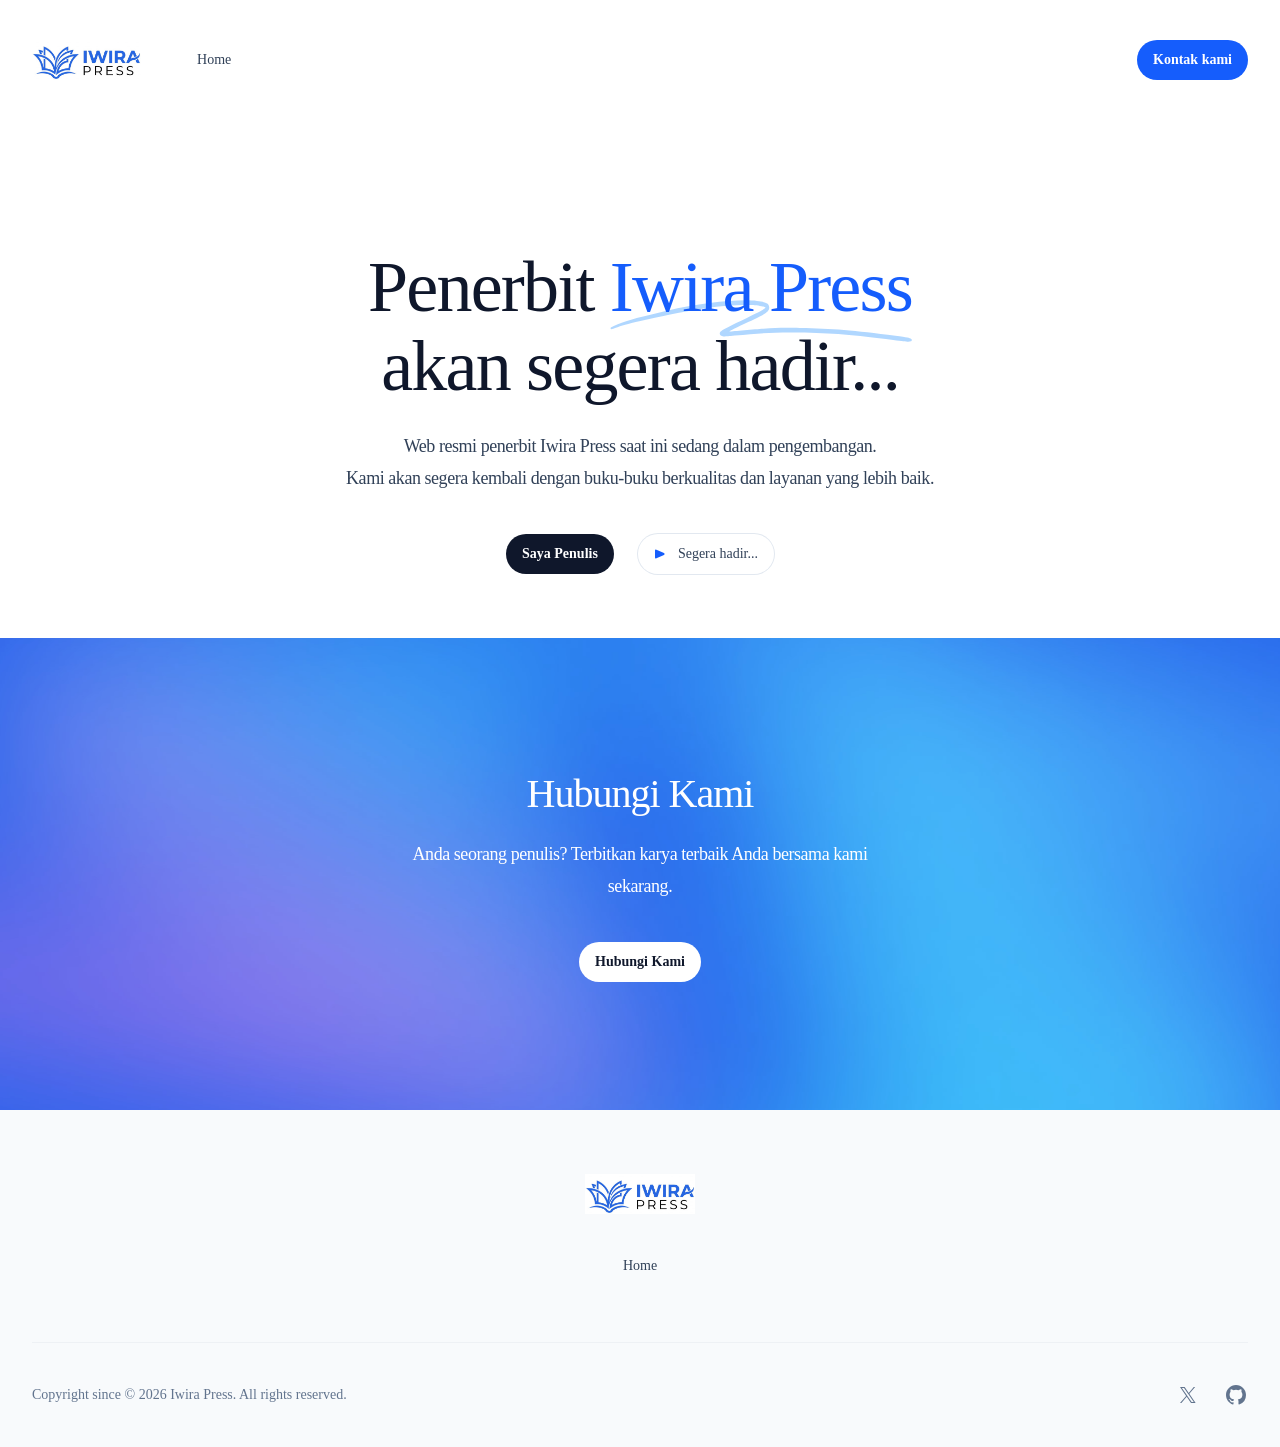
==== commit 8d33e763: "Update index.html" ====
--- a/index.html
+++ b/index.html
@@ -83,9 +83,10 @@
                         <path
                             d="M203.371.916c-26.013-2.078-76.686 1.963-124.73 9.946L67.3 12.749C35.421 18.062 18.2 21.766 6.004 25.934 1.244 27.561.828 27.778.874 28.61c.07 1.214.828 1.121 9.595-1.176 9.072-2.377 17.15-3.92 39.246-7.496C123.565 7.986 157.869 4.492 195.942 5.046c7.461.108 19.25 1.696 19.17 2.582-.107 1.183-7.874 4.31-25.75 10.366-21.992 7.45-35.43 12.534-36.701 13.884-2.173 2.308-.202 4.407 4.442 4.734 2.654.187 3.263.157 15.593-.78 35.401-2.686 57.944-3.488 88.365-3.143 46.327.526 75.721 2.23 130.788 7.584 19.787 1.924 20.814 1.98 24.557 1.332l.066-.011c1.201-.203 1.53-1.825.399-2.335-2.911-1.31-4.893-1.604-22.048-3.261-57.509-5.556-87.871-7.36-132.059-7.842-23.239-.254-33.617-.116-50.627.674-11.629.54-42.371 2.494-46.696 2.967-2.359.259 8.133-3.625 26.504-9.81 23.239-7.825 27.934-10.149 28.304-14.005.417-4.348-3.529-6-16.878-7.066Z">
                         </path>
-                    </svg><span class="relative">Iwira Press</span></span> <!-- --><br /> dalam pengembangan...</h1>
-            <p class="mx-auto mt-6 max-w-2xl text-lg tracking-tight text-slate-700">Situs web resmi penerbit Iwira Press
-                ini sedang dalam pengembangan.</br>Kami akan segera hadir.</p>
+                    </svg><span class="relative">Iwira Press</span></span> <!-- --><br />akan segera hadir...</h1>
+            <p class="mx-auto mt-6 max-w-2xl text-lg tracking-tight text-slate-700">Web resmi penerbit Iwira Press saat
+                ini sedang dalam pengembangan.</br>Kami akan segera kembali dengan buku-buku berkualitas dan layanan
+                yang lebih baik.</p>
             <div class="mt-10 flex justify-center gap-x-6"><a
                     class="group inline-flex items-center justify-center rounded-full py-2 px-4 text-sm font-semibold focus-visible:outline-2 focus-visible:outline-offset-2 bg-slate-900 text-white hover:bg-slate-700 hover:text-slate-100 active:bg-slate-800 active:text-slate-300 focus-visible:outline-slate-900"
                     variant="solid" color="slate" href="mailto:iwira@outlook.com">Saya Penulis</a><a
@@ -104,7 +105,7 @@
             <div class="mx-auto max-w-7xl px-4 sm:px-6 lg:px-8 relative">
                 <div class="mx-auto max-w-lg text-center">
                     <h2 class="font-display text-3xl tracking-tight text-white sm:text-4xl">Hubungi Kami</h2>
-                    <p class="mt-4 text-lg tracking-tight text-white">Anda seorang penulis? Mari terbitkan karya terbaik
+                    <p class="mt-4 text-lg tracking-tight text-white">Anda seorang penulis? Terbitkan karya terbaik
                         Anda bersama kami sekarang.</p><a
                         class="group inline-flex items-center justify-center rounded-full py-2 px-4 text-sm font-semibold focus-visible:outline-2 focus-visible:outline-offset-2 bg-white text-slate-900 hover:bg-blue-50 active:bg-blue-200 active:text-slate-600 focus-visible:outline-white mt-10"
                         color="white" variant="solid" href="mailto:iwira@outlook.com">Hubungi Kami</a>
